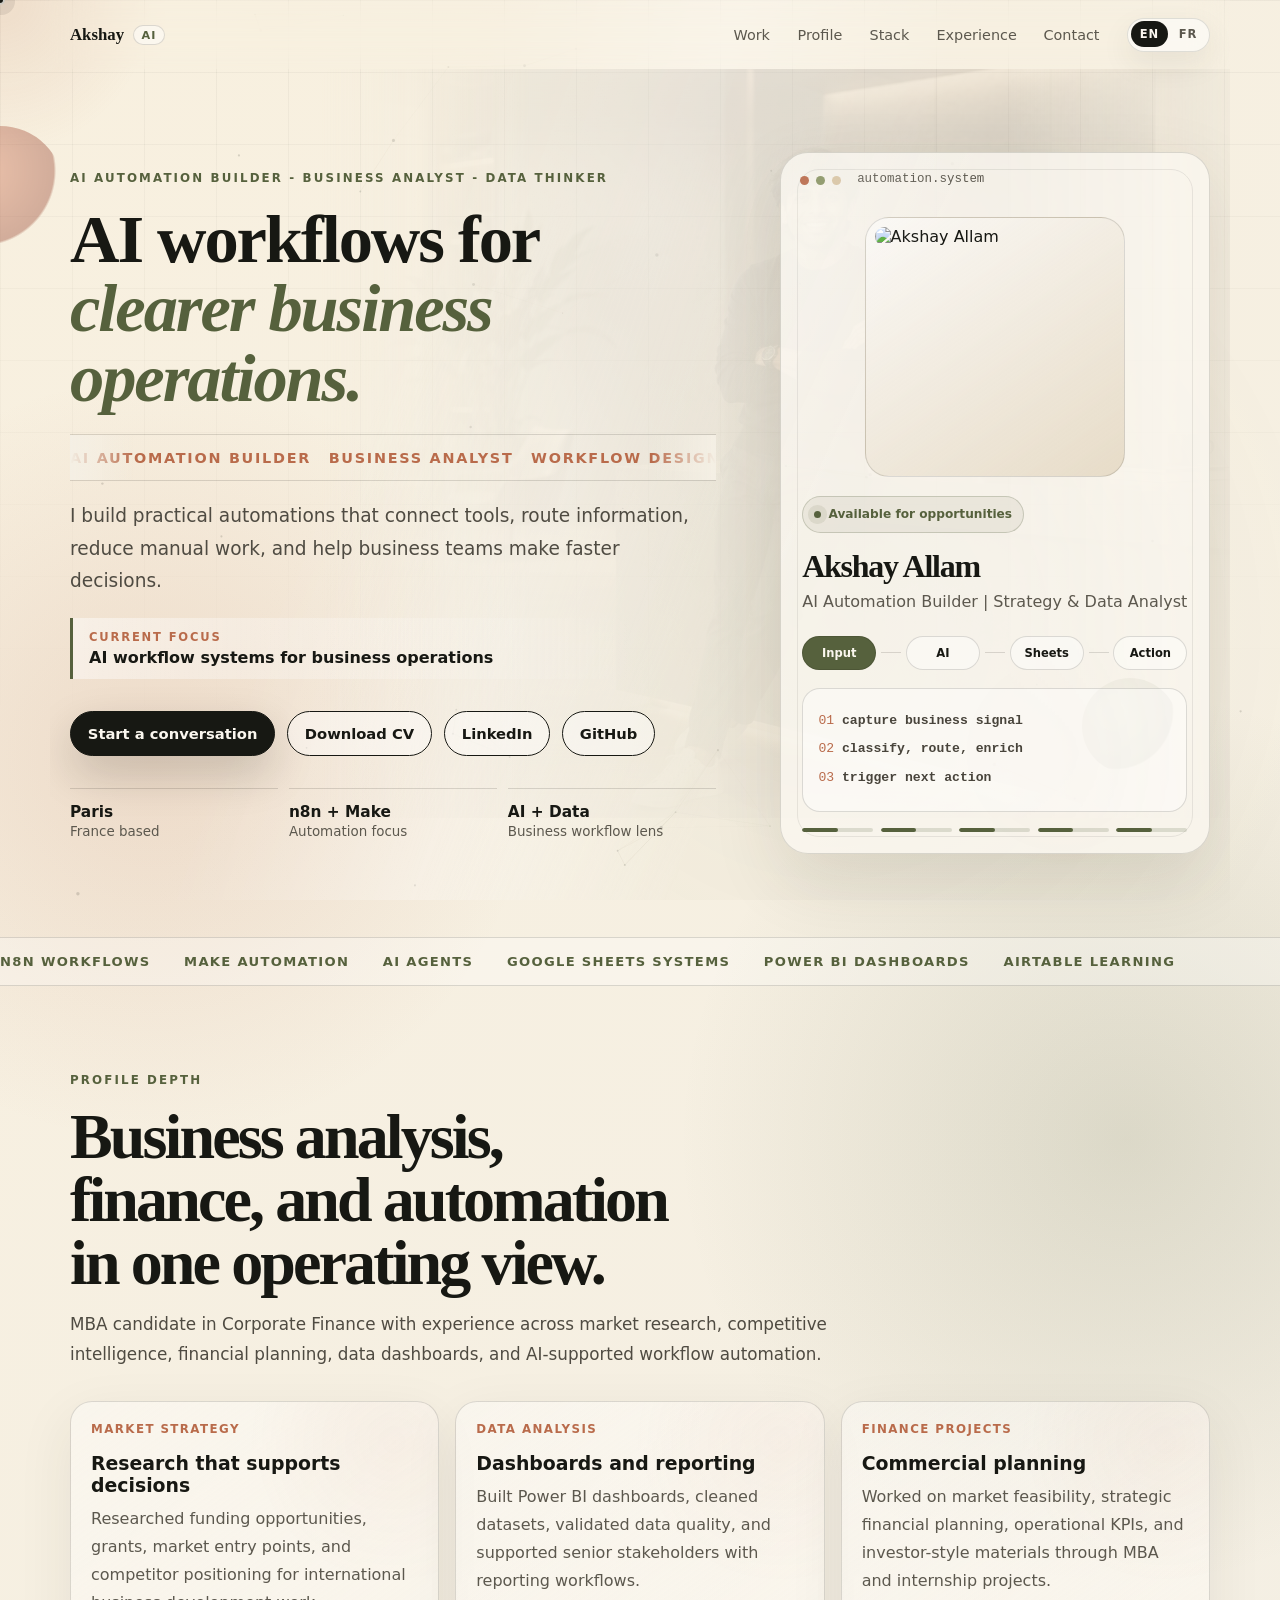
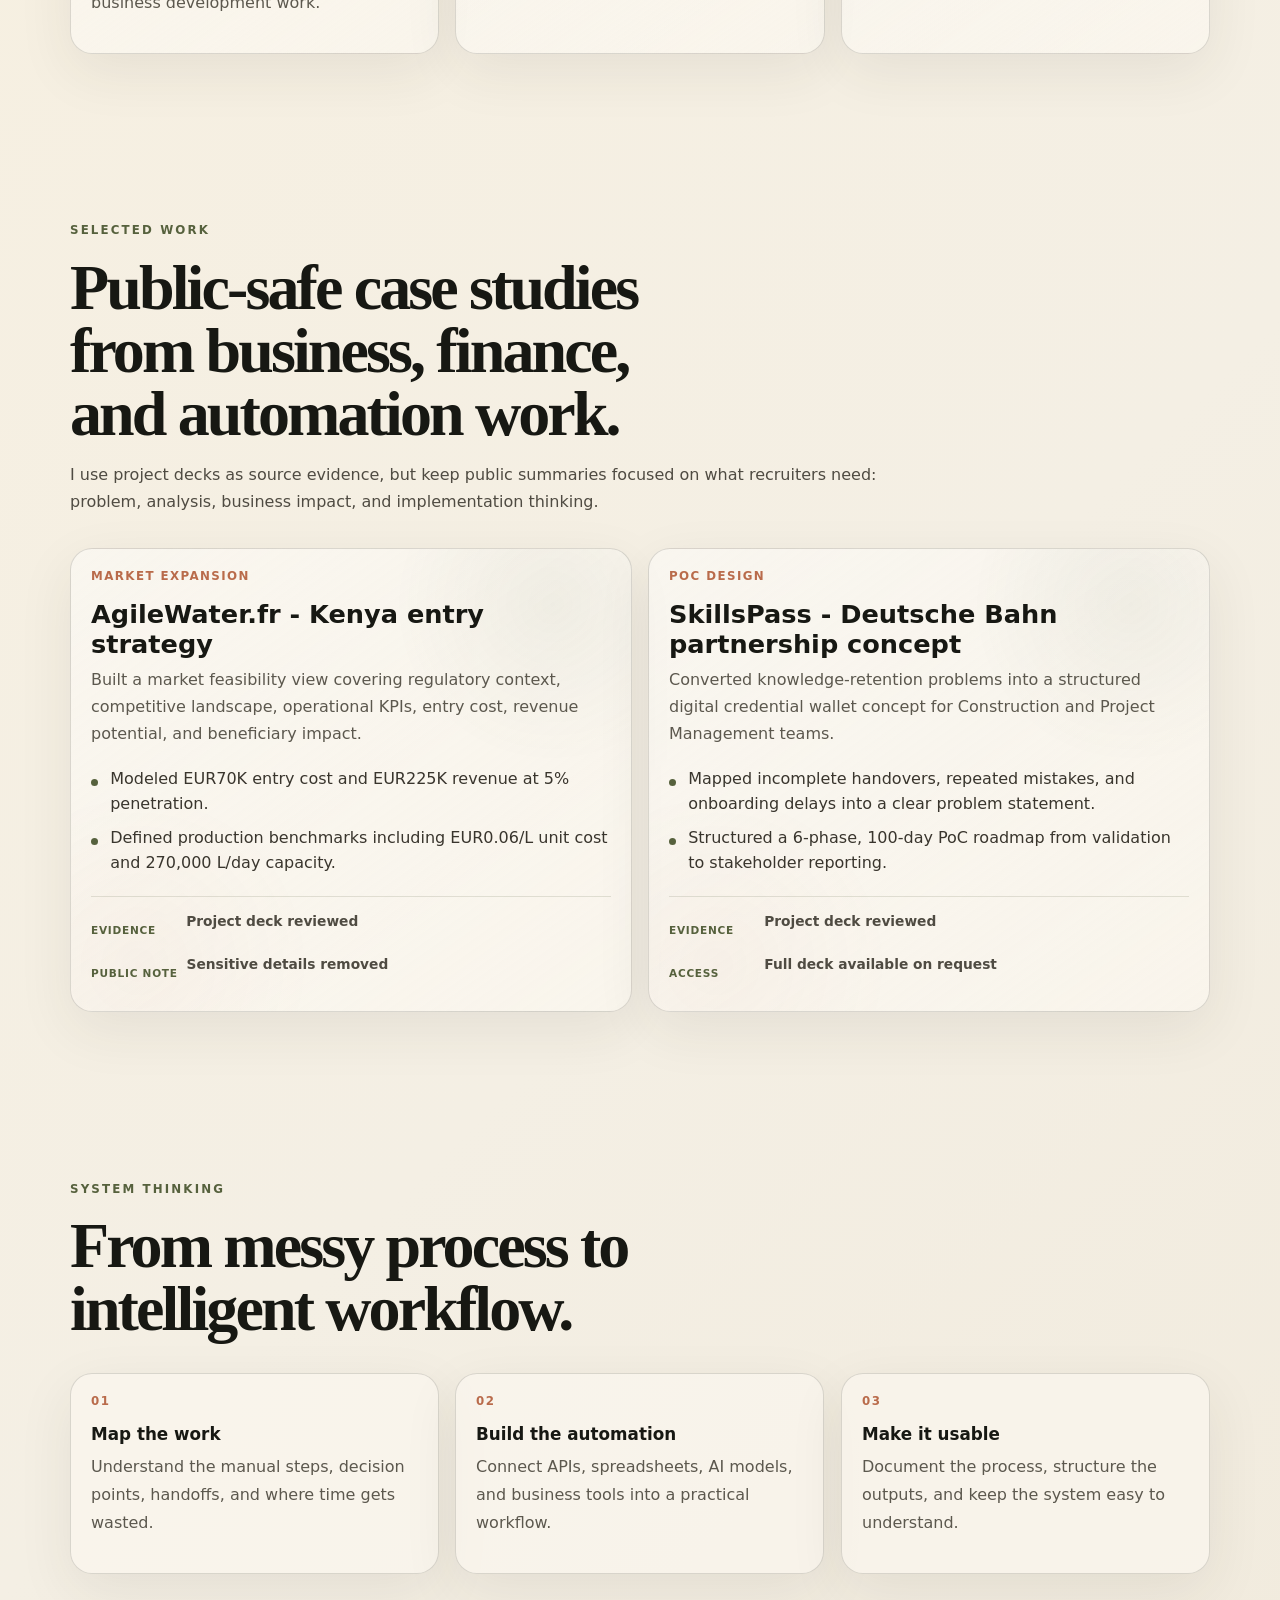
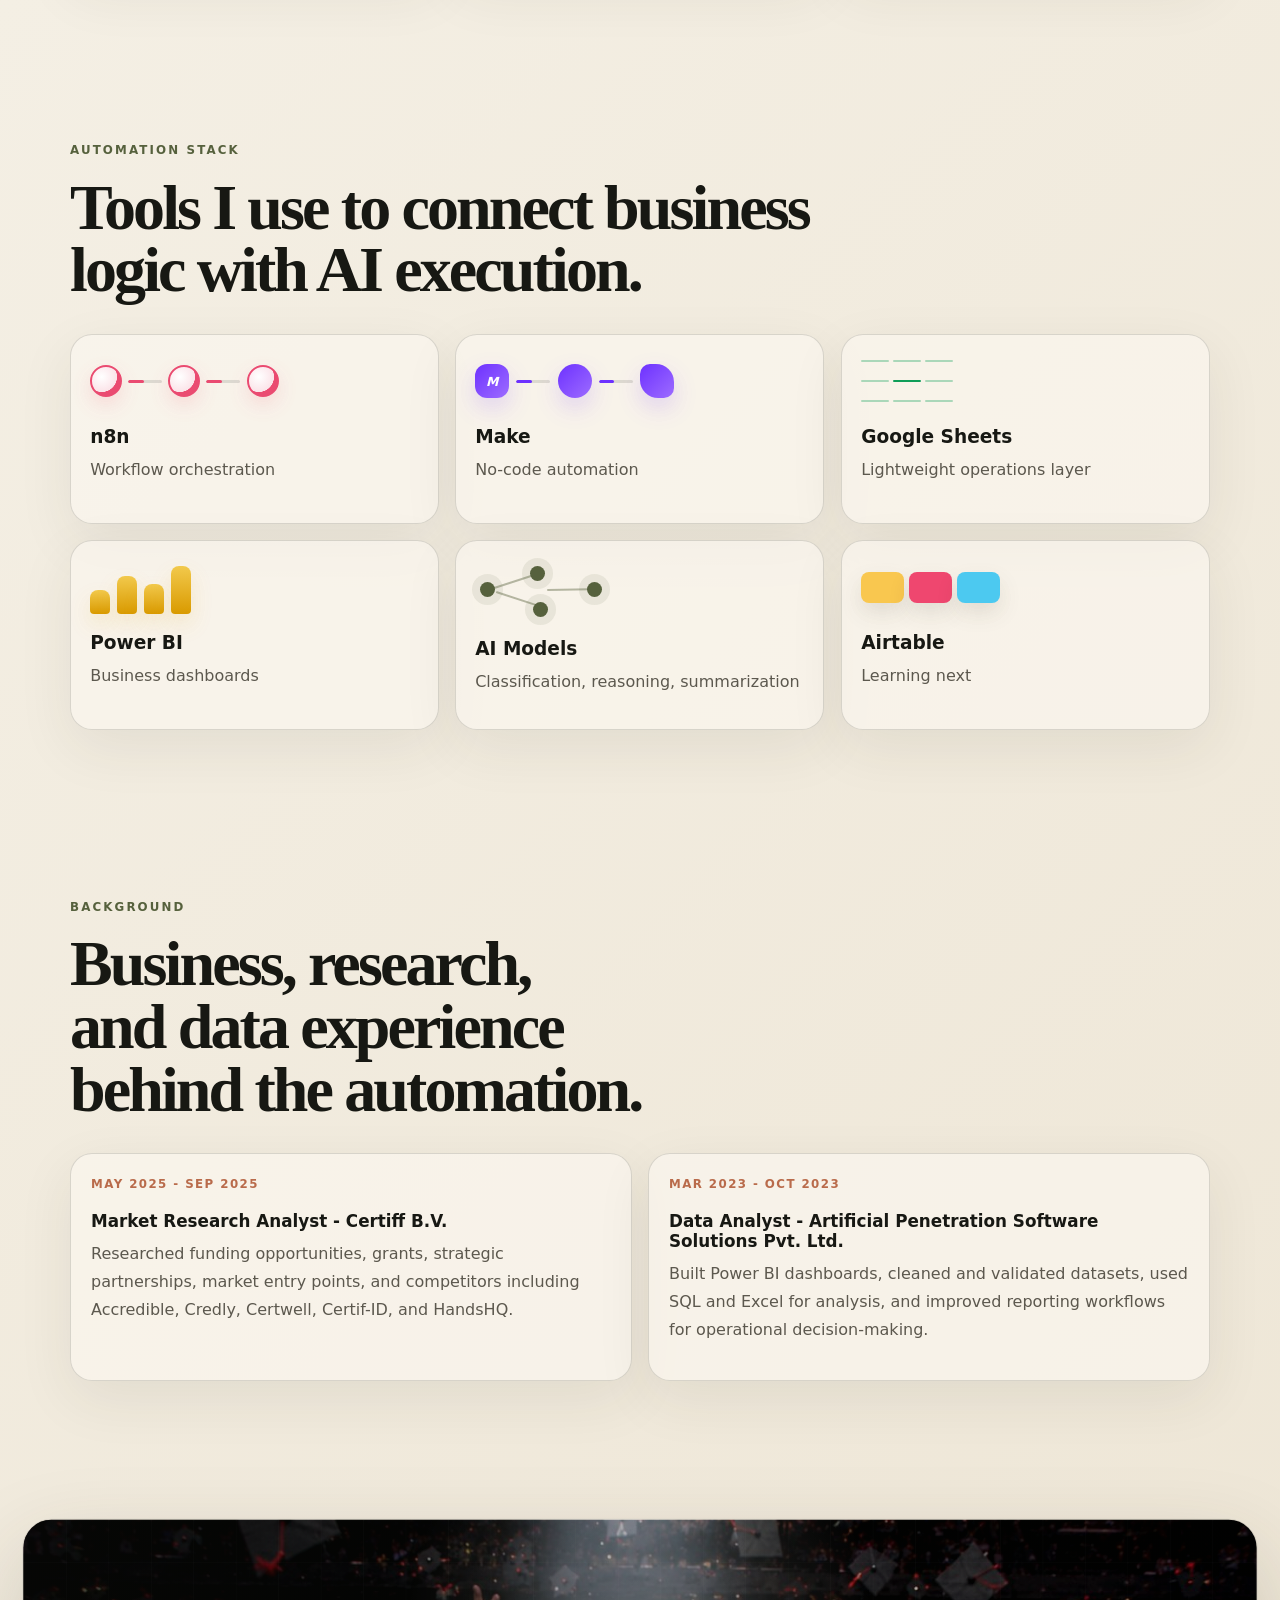
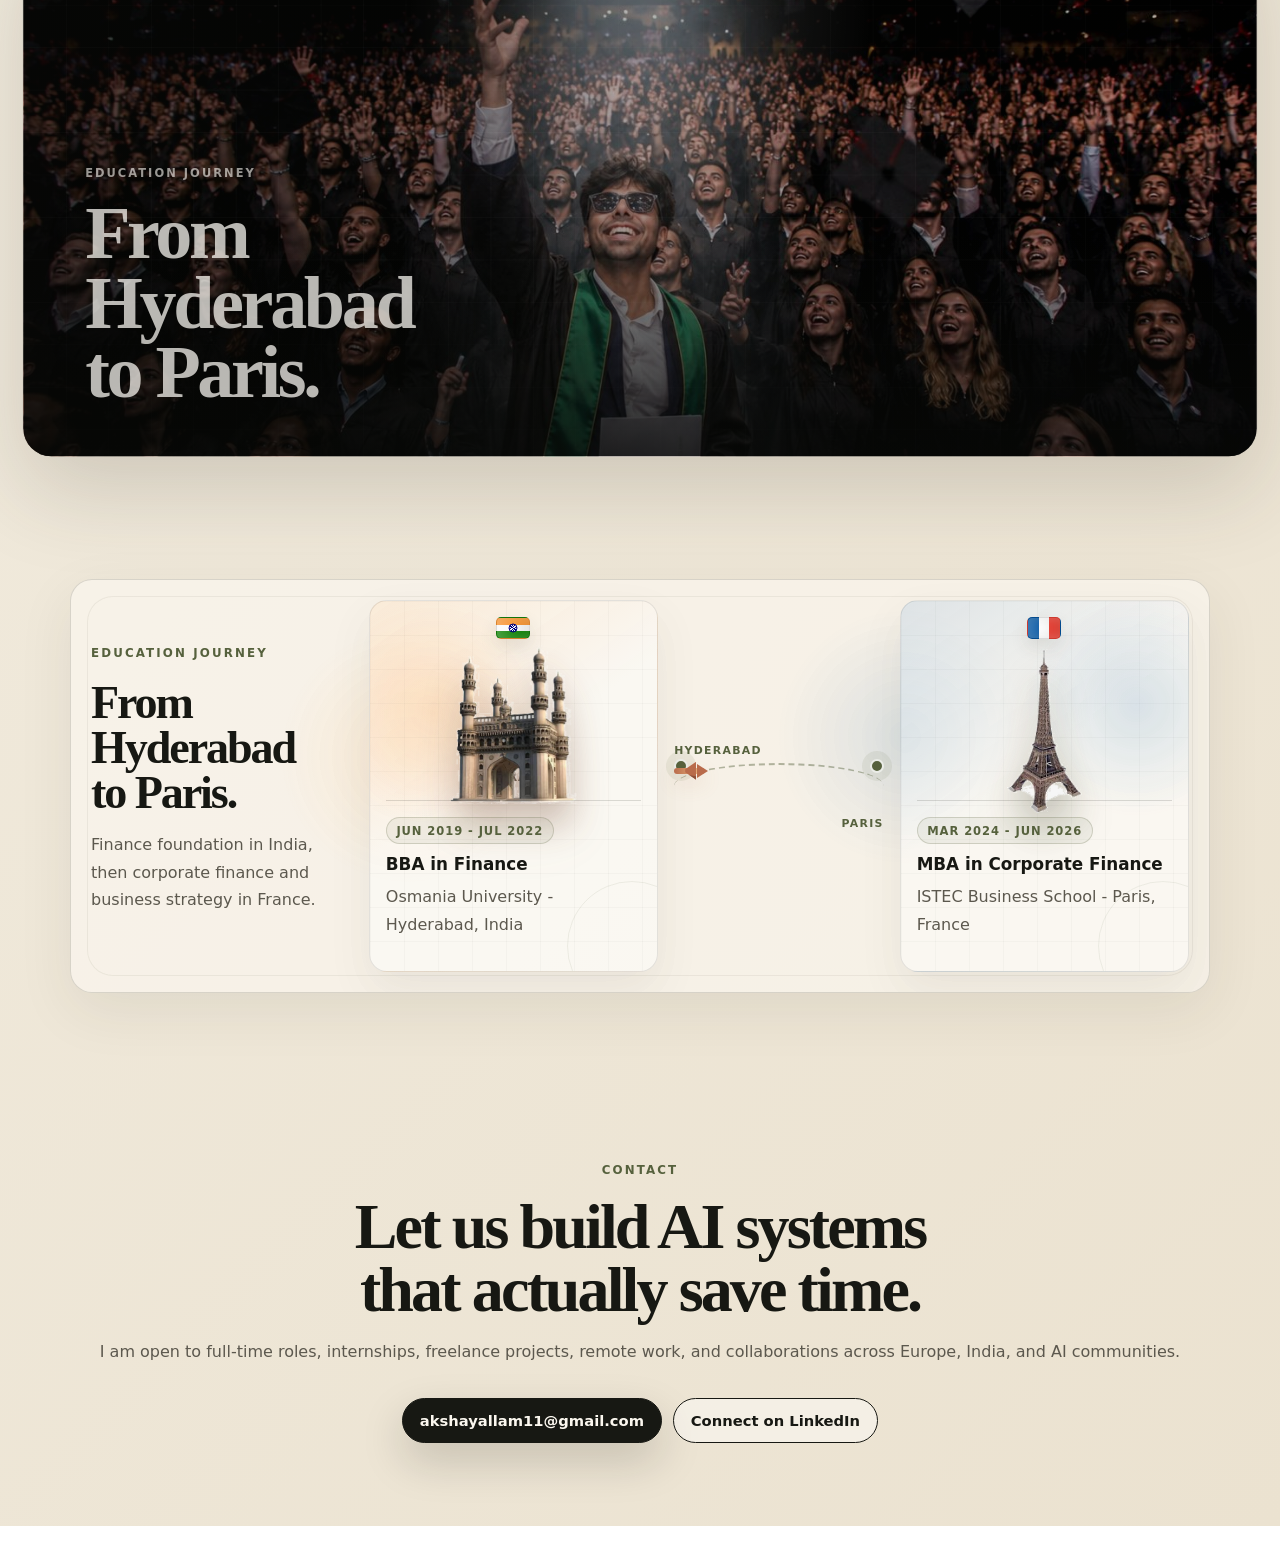
==== index.html @ 4ad29729 "Clarify selected work evidence notes" ====
<!doctype html>
<html lang="en" data-lang="en">
  <head>
    <meta charset="utf-8" />
    <meta name="viewport" content="width=device-width, initial-scale=1" />
    <title>Akshay Allam | AI Automation Portfolio</title>
    <meta
      name="description"
      content="Cinematic AI automation portfolio for Akshay Allam, an AI Automation Builder and Strategy & Data Analyst based in Paris, France."
    />
    <link rel="preconnect" href="https://github.com" />
    <link
      rel="icon"
      href="data:image/svg+xml,%3Csvg xmlns='http://www.w3.org/2000/svg' viewBox='0 0 64 64'%3E%3Crect width='64' height='64' rx='16' fill='%2303050a'/%3E%3Cpath d='M14 40 28 14h8l14 26h-8l-3-6H25l-3 6h-8Zm14-12h8l-4-8-4 8Z' fill='%2355e7ff'/%3E%3Ccircle cx='48' cy='16' r='5' fill='%2348ff9b'/%3E%3C/svg%3E"
    />
    <link rel="stylesheet" href="styles.css" />
  </head>
  <body>
    <div class="scroll-progress" aria-hidden="true"></div>
    <div class="loader" aria-hidden="true">
      <div class="loader-top">
        <span>AA</span>
        <span>AI Automation Portfolio</span>
      </div>
      <div class="loader-stage">
        <div class="loader-photo" aria-hidden="true"></div>
        <div class="loader-copy">
          <p>Welcome to my portfolio</p>
          <div class="intro-name" aria-label="Akshay Allam">
            <span class="intro-word">
              <b class="from-right">A</b>
              <b class="from-left">k</b>
              <b class="from-right">s</b>
              <b class="from-left">h</b>
              <b class="from-right">a</b>
              <b class="from-left">y</b>
            </span>
            <span class="intro-word">
              <b class="from-right">A</b>
              <b class="from-left">l</b>
              <b class="from-right">l</b>
              <b class="from-left">a</b>
              <b class="from-right">m</b>
            </span>
          </div>
        </div>
      </div>
      <p class="loader-count">Loading</p>
    </div>
    <canvas id="neural-canvas" aria-hidden="true"></canvas>
    <div class="cursor-glow" aria-hidden="true"></div>
    <div class="cursor-dot" aria-hidden="true"></div>
    <div class="motion-orbs" aria-hidden="true">
      <span></span>
      <span></span>
      <span></span>
    </div>

    <header class="site-header">
      <a class="brand" href="#top">Akshay<span>AI</span></a>
      <nav aria-label="Main navigation">
        <a href="#work" data-i18n="nav.work">Work</a>
        <a href="#profile" data-i18n="nav.profile">Profile</a>
        <a href="#stack" data-i18n="nav.stack">Stack</a>
        <a href="#experience" data-i18n="nav.experience">Experience</a>
        <a href="#contact" data-i18n="nav.contact">Contact</a>
      </nav>
      <div class="language-switch" aria-label="Language switch">
        <button class="active" type="button" data-lang-switch="en">EN</button>
        <button type="button" data-lang-switch="fr">FR</button>
      </div>
    </header>

    <main id="top">
      <section class="hero section">
        <div class="hero-copy reveal">
          <p class="eyebrow" data-i18n="hero.eyebrow">AI Automation Builder - Business Analyst - Data Thinker</p>
          <h1 data-i18n-html="hero.title">AI workflows for <em>clearer business operations.</em></h1>
          <div class="role-reel" aria-label="Professional focus">
            <div>
              <span>AI Automation Builder</span>
              <span>Business Analyst</span>
              <span>Workflow Designer</span>
              <span>Data Thinker</span>
              <span>AI Automation Builder</span>
              <span>Business Analyst</span>
            </div>
          </div>
          <p class="hero-text" data-i18n="hero.text">
            I build practical automations that connect tools, route information, reduce manual work,
            and help business teams make faster decisions.
          </p>
          <div class="signal-panel" aria-label="Current focus">
            <span data-i18n="hero.focusLabel">Current focus</span>
            <strong data-i18n="hero.focus">AI workflow systems for business operations</strong>
          </div>
          <div class="hero-actions">
            <a class="button primary" href="mailto:akshayallam11@gmail.com" data-i18n="hero.cta">Start a conversation</a>
            <a class="button secondary" href="assets/akshay-allam-cv.pdf" target="_blank" rel="noopener" data-i18n="hero.cv">Download CV</a>
            <a class="button secondary" href="https://www.linkedin.com/in/akshay-allam">LinkedIn</a>
            <a class="button secondary" href="https://github.com/Akshay-ALLAM">GitHub</a>
          </div>
          <div class="metrics" aria-label="Profile highlights">
            <div><strong>Paris</strong><span data-i18n="hero.metric1">France based</span></div>
            <div><strong>n8n + Make</strong><span data-i18n="hero.metric2">Automation focus</span></div>
            <div><strong>AI + Data</strong><span data-i18n="hero.metric3">Business workflow lens</span></div>
          </div>
        </div>

        <aside class="ai-console reveal" aria-label="AI automation command center">
          <div class="console-top">
            <span></span>
            <span></span>
            <span></span>
            <p>automation.system</p>
          </div>
          <div class="console-body">
            <div class="avatar-ring">
              <img src="https://github.com/Akshay-ALLAM.png" alt="Akshay Allam" />
            </div>
            <div class="scan-line"></div>
            <div class="console-text">
              <p class="status"><span></span> <b data-i18n="console.status">Available for opportunities</b></p>
              <h2>Akshay Allam</h2>
              <p data-i18n="console.role">AI Automation Builder | Strategy & Data Analyst</p>
            </div>
            <div class="workflow-map" aria-hidden="true">
              <div class="node active">Input</div>
              <div class="link"></div>
              <div class="node">AI</div>
              <div class="link"></div>
              <div class="node">Sheets</div>
              <div class="link"></div>
              <div class="node">Action</div>
            </div>
            <div class="terminal">
              <p><span>01</span> <b data-i18n="console.step1">capture business signal</b></p>
              <p><span>02</span> <b data-i18n="console.step2">classify, route, enrich</b></p>
              <p><span>03</span> <b data-i18n="console.step3">trigger next action</b></p>
            </div>
            <div class="console-meter" aria-hidden="true">
              <i></i><i></i><i></i><i></i><i></i>
            </div>
          </div>
        </aside>
      </section>

      <section class="marquee" aria-label="Automation areas">
        <div>
          <span>n8n workflows</span>
          <span>Make automation</span>
          <span>AI agents</span>
          <span>Google Sheets systems</span>
          <span>Power BI dashboards</span>
          <span>Airtable learning</span>
        </div>
      </section>

      <section id="profile" class="section profile-section">
        <div class="section-heading reveal">
          <p class="eyebrow" data-i18n="profile.eyebrow">Profile depth</p>
          <h2 data-i18n="profile.title">Business analysis, finance, and automation in one operating view.</h2>
          <p data-i18n="profile.intro">
            MBA candidate in Corporate Finance with experience across market research, competitive intelligence,
            financial planning, data dashboards, and AI-supported workflow automation.
          </p>
        </div>
        <div class="profile-grid">
          <article class="profile-card reveal">
            <span data-i18n="profile.card1Label">Market strategy</span>
            <h3 data-i18n="profile.card1Title">Research that supports decisions</h3>
            <p data-i18n="profile.card1Text">
              Researched funding opportunities, grants, market entry points, and competitor positioning for
              international business development work.
            </p>
          </article>
          <article class="profile-card reveal">
            <span data-i18n="profile.card2Label">Data analysis</span>
            <h3 data-i18n="profile.card2Title">Dashboards and reporting</h3>
            <p data-i18n="profile.card2Text">
              Built Power BI dashboards, cleaned datasets, validated data quality, and supported senior
              stakeholders with reporting workflows.
            </p>
          </article>
          <article class="profile-card reveal">
            <span data-i18n="profile.card3Label">Finance projects</span>
            <h3 data-i18n="profile.card3Title">Commercial planning</h3>
            <p data-i18n="profile.card3Text">
              Worked on market feasibility, strategic financial planning, operational KPIs, and investor-style
              materials through MBA and internship projects.
            </p>
          </article>
        </div>
      </section>

      <section id="work" class="section casework-section">
        <div class="section-heading reveal">
          <p class="eyebrow" data-i18n="casework.eyebrow">Selected work</p>
          <h2 data-i18n="casework.title">Public-safe case studies from business, finance, and automation work.</h2>
          <p data-i18n="casework.text">
            I use project decks as source evidence, but keep public summaries focused on what recruiters need:
            problem, analysis, business impact, and implementation thinking.
          </p>
        </div>
        <div class="casework-grid">
          <article class="casework-card reveal">
            <span data-i18n="casework.card1Label">Market expansion</span>
            <h3 data-i18n="casework.card1Title">AgileWater.fr - Kenya entry strategy</h3>
            <p data-i18n="casework.card1Text">
              Built a market feasibility view covering regulatory context, competitive landscape, operational KPIs,
              entry cost, revenue potential, and beneficiary impact.
            </p>
            <ul>
              <li data-i18n="casework.card1Point1">Modeled EUR70K entry cost and EUR225K revenue at 5% penetration.</li>
              <li data-i18n="casework.card1Point2">Defined production benchmarks including EUR0.06/L unit cost and 270,000 L/day capacity.</li>
            </ul>
            <div class="casework-meta">
              <p><strong data-i18n="casework.metaDeckLabel">Evidence</strong><span data-i18n="casework.metaDeck">Project deck reviewed</span></p>
              <p><strong data-i18n="casework.metaSafeLabel">Public note</strong><span data-i18n="casework.metaSafe">Sensitive details removed</span></p>
            </div>
          </article>
          <article class="casework-card reveal">
            <span data-i18n="casework.card2Label">PoC design</span>
            <h3 data-i18n="casework.card2Title">SkillsPass - Deutsche Bahn partnership concept</h3>
            <p data-i18n="casework.card2Text">
              Converted knowledge-retention problems into a structured digital credential wallet concept for
              Construction and Project Management teams.
            </p>
            <ul>
              <li data-i18n="casework.card2Point1">Mapped incomplete handovers, repeated mistakes, and onboarding delays into a clear problem statement.</li>
              <li data-i18n="casework.card2Point2">Structured a 6-phase, 100-day PoC roadmap from validation to stakeholder reporting.</li>
            </ul>
            <div class="casework-meta">
              <p><strong data-i18n="casework.metaDeckLabel">Evidence</strong><span data-i18n="casework.metaDeck">Project deck reviewed</span></p>
              <p><strong data-i18n="casework.metaPrivateLabel">Access</strong><span data-i18n="casework.metaPrivate">Full deck available on request</span></p>
            </div>
          </article>
        </div>
      </section>

      <section id="system" class="section system-section">
        <div class="section-heading reveal">
          <p class="eyebrow" data-i18n="system.eyebrow">System thinking</p>
          <h2 data-i18n="system.title">From messy process to intelligent workflow.</h2>
        </div>
        <div class="system-grid">
          <article class="system-card reveal">
            <span>01</span>
            <h3 data-i18n="system.card1Title">Map the work</h3>
            <p data-i18n="system.card1Text">Understand the manual steps, decision points, handoffs, and where time gets wasted.</p>
          </article>
          <article class="system-card reveal">
            <span>02</span>
            <h3 data-i18n="system.card2Title">Build the automation</h3>
            <p data-i18n="system.card2Text">Connect APIs, spreadsheets, AI models, and business tools into a practical workflow.</p>
          </article>
          <article class="system-card reveal">
            <span>03</span>
            <h3 data-i18n="system.card3Title">Make it usable</h3>
            <p data-i18n="system.card3Text">Document the process, structure the outputs, and keep the system easy to understand.</p>
          </article>
        </div>
      </section>

      <section id="stack" class="section stack-section">
        <div class="section-heading reveal">
          <p class="eyebrow" data-i18n="stack.eyebrow">Automation stack</p>
          <h2 data-i18n="stack.title">Tools I use to connect business logic with AI execution.</h2>
        </div>
        <div class="stack-board reveal">
          <div class="stack-item stack-n8n">
            <div class="tool-visual n8n-flow" aria-hidden="true">
              <i></i><b></b><i></i><b></b><i></i>
            </div>
            <strong>n8n</strong>
            <span data-i18n="stack.n8n">Workflow orchestration</span>
          </div>
          <div class="stack-item stack-make">
            <div class="tool-visual make-flow" aria-hidden="true">
              <i>M</i><b></b><i></i><b></b><i></i>
            </div>
            <strong>Make</strong>
            <span data-i18n="stack.make">No-code automation</span>
          </div>
          <div class="stack-item stack-sheets">
            <div class="tool-visual sheets-grid" aria-hidden="true">
              <i></i><i></i><i></i><i></i><i></i><i></i><i></i><i></i><i></i>
            </div>
            <strong>Google Sheets</strong>
            <span data-i18n="stack.sheets">Lightweight operations layer</span>
          </div>
          <div class="stack-item stack-powerbi">
            <div class="tool-visual bi-bars" aria-hidden="true">
              <i></i><i></i><i></i><i></i>
            </div>
            <strong>Power BI</strong>
            <span data-i18n="stack.powerbi">Business dashboards</span>
          </div>
          <div class="stack-item stack-ai">
            <div class="tool-visual ai-web" aria-hidden="true">
              <i></i><b></b><i></i><b></b><i></i><b></b><i></i>
            </div>
            <strong>AI Models</strong>
            <span data-i18n="stack.ai">Classification, reasoning, summarization</span>
          </div>
          <div class="stack-item stack-airtable">
            <div class="tool-visual airtable-blocks" aria-hidden="true">
              <i></i><i></i><i></i>
            </div>
            <strong>Airtable</strong>
            <span data-i18n="stack.airtable">Learning next</span>
          </div>
        </div>
      </section>

      <section id="experience" class="section experience-section">
        <div class="section-heading reveal">
          <p class="eyebrow" data-i18n="experience.eyebrow">Background</p>
          <h2 data-i18n="experience.title">Business, research, and data experience behind the automation.</h2>
        </div>
        <div class="timeline">
          <article class="reveal">
            <p class="date">May 2025 - Sep 2025</p>
            <h3 data-i18n="experience.certiffTitle">Market Research Analyst - Certiff B.V.</h3>
            <p data-i18n="experience.certiffText">
              Researched funding opportunities, grants, strategic partnerships, market entry points,
              and competitors including Accredible, Credly, Certwell, Certif-ID, and HandsHQ.
            </p>
          </article>
          <article class="reveal">
            <p class="date">Mar 2023 - Oct 2023</p>
            <h3 data-i18n="experience.dataTitle">Data Analyst - Artificial Penetration Software Solutions Pvt. Ltd.</h3>
            <p data-i18n="experience.dataText">
              Built Power BI dashboards, cleaned and validated datasets, used SQL and Excel for analysis,
              and improved reporting workflows for operational decision-making.
            </p>
          </article>
        </div>
      </section>

      <section class="education-moment reveal" aria-label="Education transition">
        <div class="education-moment-card">
          <img src="assets/education-graduation-moment.jpg" alt="Graduation celebration atmosphere" loading="lazy" />
          <div class="education-moment-shade"></div>
          <div class="education-moment-copy">
            <p class="eyebrow" data-i18n="education.eyebrow">Education journey</p>
            <h2 data-i18n="education.title">From Hyderabad to Paris.</h2>
          </div>
        </div>
      </section>

      <section class="section education-section">
        <div class="education-card reveal">
          <div class="education-heading">
            <p class="eyebrow" data-i18n="education.eyebrow">Education journey</p>
            <h2 data-i18n="education.title">From Hyderabad to Paris.</h2>
            <p data-i18n="education.text">
              Finance foundation in India, then corporate finance and business strategy in France.
            </p>
          </div>
          <div class="edu-stop india">
            <div class="edu-place" aria-hidden="true">
              <span class="flag">IN</span>
              <div class="charminar">
                <img src="assets/charminar-3d.png" alt="" loading="lazy" />
              </div>
              <small data-i18n="education.hyderabad">Hyderabad</small>
            </div>
            <div class="edu-detail">
              <span>Jun 2019 - Jul 2022</span>
              <h3 data-i18n="education.bba">BBA in Finance</h3>
              <p data-i18n="education.bbaSchool">Osmania University - Hyderabad, India</p>
            </div>
          </div>
          <div class="flight-path" aria-hidden="true">
            <strong>Hyderabad</strong>
            <span></span>
            <i><b></b></i>
            <em>Paris</em>
          </div>
          <div class="edu-stop france">
            <div class="edu-place" aria-hidden="true">
              <span class="flag">FR</span>
              <div class="eiffel">
                <img src="assets/eiffel-3d.png" alt="" loading="lazy" />
              </div>
              <small data-i18n="education.paris">Paris</small>
            </div>
            <div class="edu-detail">
              <span>Mar 2024 - Jun 2026</span>
              <h3 data-i18n="education.mba">MBA in Corporate Finance</h3>
              <p data-i18n="education.mbaSchool">ISTEC Business School - Paris, France</p>
            </div>
          </div>
        </div>
      </section>

      <section id="contact" class="section contact reveal">
        <p class="eyebrow" data-i18n="contact.eyebrow">Contact</p>
        <h2 data-i18n="contact.title">Let us build AI systems that actually save time.</h2>
        <p data-i18n="contact.text">
          I am open to full-time roles, internships, freelance projects, remote work, and collaborations
          across Europe, India, and AI communities.
        </p>
        <div class="hero-actions">
          <a class="button primary" href="mailto:akshayallam11@gmail.com">akshayallam11@gmail.com</a>
          <a class="button secondary" href="https://www.linkedin.com/in/akshay-allam" data-i18n="contact.linkedin">Connect on LinkedIn</a>
        </div>
      </section>
    </main>
    <script src="script.js"></script>
  </body>
</html>
---- styles.css ----
:root {
  --paper: #f4efe4;
  --paper-soft: #fbf7ef;
  --ink: #171813;
  --muted: #5c584e;
  --line: rgba(23, 24, 19, 0.14);
  --olive: #56613d;
  --moss: #8a9464;
  --clay: #b96b4b;
  --sand: #e7dcc8;
  --card: rgba(251, 247, 239, 0.82);
  --shadow: 0 24px 70px rgba(54, 48, 37, 0.12);
  color-scheme: light;
  font-family: Inter, ui-sans-serif, system-ui, -apple-system, BlinkMacSystemFont, "Segoe UI", sans-serif;
}

* {
  box-sizing: border-box;
}

html {
  scroll-behavior: smooth;
}

body {
  margin: 0;
  min-height: 100vh;
  overflow-x: hidden;
  color: var(--ink);
  background:
    radial-gradient(circle at 12% 12%, rgba(185, 107, 75, 0.16), transparent 24rem),
    radial-gradient(circle at 88% 18%, rgba(86, 97, 61, 0.16), transparent 28rem),
    linear-gradient(135deg, #f8f0df 0%, #f4efe4 42%, #ebe2d0 100%);
}

body.loading {
  overflow: hidden;
}

.scroll-progress {
  position: fixed;
  top: 0;
  left: 0;
  z-index: 90;
  width: 0%;
  height: 3px;
  background: linear-gradient(90deg, var(--clay), var(--olive), var(--moss));
  box-shadow: 0 0 22px rgba(86, 97, 61, 0.18);
}

body::before {
  position: fixed;
  inset: 0;
  z-index: -3;
  pointer-events: none;
  content: "";
  background-image:
    linear-gradient(rgba(23, 24, 19, 0.045) 1px, transparent 1px),
    linear-gradient(90deg, rgba(23, 24, 19, 0.045) 1px, transparent 1px);
  background-size: 72px 72px;
  mask-image: linear-gradient(to bottom, black, transparent 82%);
}

body::after {
  position: fixed;
  inset: 0;
  z-index: -2;
  pointer-events: none;
  content: "";
  opacity: 0.38;
  background:
    linear-gradient(110deg, transparent 0 30%, rgba(255, 255, 255, 0.72) 46%, transparent 62%),
    radial-gradient(circle at 65% 70%, rgba(138, 148, 100, 0.18), transparent 32rem);
  animation: softSweep 12s ease-in-out infinite;
}

#neural-canvas {
  position: fixed;
  inset: 0;
  z-index: -4;
  width: 100%;
  height: 100%;
  opacity: 0.4;
}

.cursor-glow {
  position: fixed;
  z-index: -1;
  width: 340px;
  height: 340px;
  border-radius: 50%;
  pointer-events: none;
  background: radial-gradient(circle, rgba(185, 107, 75, 0.14), transparent 64%);
  transform: translate(-50%, -50%);
}

.cursor-dot {
  position: fixed;
  z-index: 60;
  width: 10px;
  height: 10px;
  border: 2px solid rgba(251, 247, 239, 0.8);
  border-radius: 50%;
  pointer-events: none;
  background: var(--ink);
  box-shadow: 0 0 0 10px rgba(23, 24, 19, 0.08);
  transform: translate(-50%, -50%);
  transition: width 180ms ease, height 180ms ease, background 180ms ease;
}

.cursor-dot.active {
  width: 30px;
  height: 30px;
  background: rgba(86, 97, 61, 0.78);
}

.loader {
  position: fixed;
  inset: 0;
  z-index: 100;
  display: grid;
  grid-template-rows: auto 1fr auto;
  gap: 1.6rem;
  padding: 2.2rem;
  color: var(--paper-soft);
  background:
    radial-gradient(circle at 18% 18%, rgba(185, 107, 75, 0.42), transparent 18rem),
    radial-gradient(circle at 80% 72%, rgba(86, 97, 61, 0.34), transparent 24rem),
    #050505;
  transition: opacity 900ms ease, visibility 900ms ease, transform 900ms ease;
}

.loader.done {
  visibility: hidden;
  opacity: 0;
  transform: translateY(-3%);
}

.loader-top {
  display: flex;
  justify-content: space-between;
  gap: 1rem;
  font-size: 0.86rem;
  font-weight: 900;
  letter-spacing: 0.12em;
  text-transform: uppercase;
}

.loader-stage {
  position: relative;
  align-self: center;
  display: grid;
  min-height: min(72vh, 650px);
  overflow: hidden;
  border: 1px solid rgba(251, 247, 239, 0.12);
  border-radius: 32px;
  isolation: isolate;
  background:
    linear-gradient(90deg, rgba(5, 5, 5, 0.94), rgba(5, 5, 5, 0.58) 48%, rgba(5, 5, 5, 0.84)),
    rgba(5, 5, 5, 0.92);
  box-shadow: 0 34px 110px rgba(0, 0, 0, 0.42);
}

.loader-stage::before {
  position: absolute;
  inset: 0;
  z-index: 1;
  background:
    linear-gradient(rgba(251, 247, 239, 0.055) 1px, transparent 1px),
    linear-gradient(90deg, rgba(251, 247, 239, 0.055) 1px, transparent 1px);
  background-size: 58px 58px;
  content: "";
  opacity: 0.28;
  pointer-events: none;
}

.loader-photo {
  position: absolute;
  inset: 0;
  z-index: 0;
  background:
    linear-gradient(90deg, rgba(5, 5, 5, 0.9), rgba(5, 5, 5, 0.24) 42%, rgba(5, 5, 5, 0.7)),
    url("assets/akshay-studio-hero.jpg") center right / contain no-repeat;
  filter: saturate(0.94) contrast(1);
  opacity: 0;
  transform: scale(1.02);
  animation: loaderPhotoReveal 3.6s ease forwards;
}

.loader-copy {
  position: relative;
  z-index: 2;
  display: grid;
  align-content: center;
  justify-items: start;
  gap: 1.35rem;
  max-width: 1040px;
  padding: clamp(2rem, 5vw, 5rem);
}

.loader-copy p {
  margin: 0;
  color: rgba(251, 247, 239, 0.76);
  font-size: clamp(0.78rem, 1.4vw, 1rem);
  font-weight: 900;
  letter-spacing: 0.16em;
  text-transform: uppercase;
  opacity: 0;
  transform: translateY(12px);
  animation: welcomeRise 900ms ease 450ms forwards;
}

.intro-name {
  display: grid;
  gap: 0.1em;
  max-width: 100%;
  overflow: hidden;
  font-family: Georgia, "Times New Roman", serif;
  font-size: clamp(3.2rem, 7.8vw, 7.4rem);
  font-weight: 700;
  line-height: 0.78;
  letter-spacing: -0.045em;
}

.intro-word {
  display: flex;
  gap: 0.01em;
  white-space: nowrap;
}

.intro-word:nth-child(2) {
  margin-left: clamp(4.4rem, 10vw, 10.5rem);
}

.intro-name b {
  display: inline-block;
  color: var(--paper-soft);
  font-weight: 700;
  opacity: 0;
  filter: blur(10px);
  text-shadow: 0 20px 60px rgba(0, 0, 0, 0.44);
  animation: nameLetterIn 760ms cubic-bezier(0.2, 0.8, 0.2, 1) forwards;
}

.intro-name .from-right {
  transform: translateX(3.8rem) rotate(4deg);
}

.intro-name .from-left {
  transform: translateX(-3.8rem) rotate(-4deg);
}

.intro-name i {
  flex: 0 0 0.22em;
}

.intro-name b:nth-of-type(1) { animation-delay: 0.9s; }
.intro-name b:nth-of-type(2) { animation-delay: 1s; }
.intro-name b:nth-of-type(3) { animation-delay: 1.1s; }
.intro-name b:nth-of-type(4) { animation-delay: 1.2s; }
.intro-name b:nth-of-type(5) { animation-delay: 1.3s; }
.intro-name b:nth-of-type(6) { animation-delay: 1.4s; }
.intro-word:nth-child(2) b:nth-of-type(1) { animation-delay: 1.55s; }
.intro-word:nth-child(2) b:nth-of-type(2) { animation-delay: 1.65s; }
.intro-word:nth-child(2) b:nth-of-type(3) { animation-delay: 1.75s; }
.intro-word:nth-child(2) b:nth-of-type(4) { animation-delay: 1.85s; }
.intro-word:nth-child(2) b:nth-of-type(5) { animation-delay: 1.95s; }

.loader-count {
  justify-self: end;
  margin: 0;
  color: rgba(251, 247, 239, 0.68);
  font-size: 0.76rem;
  font-weight: 900;
  letter-spacing: 0.18em;
  text-transform: uppercase;
  animation: loadingPulse 1.2s ease-in-out infinite;
}

.motion-orbs {
  position: fixed;
  inset: 0;
  z-index: -1;
  pointer-events: none;
  overflow: hidden;
}

.motion-orbs span {
  position: absolute;
  display: block;
  border-radius: 50%;
  filter: blur(0.2px);
  mix-blend-mode: multiply;
  opacity: 0.42;
}

.motion-orbs span:nth-child(1) {
  top: 14%;
  left: -4rem;
  width: 8rem;
  height: 8rem;
  background: radial-gradient(circle at 35% 35%, #d98060, #9d4f3b 62%, transparent 64%);
  animation: driftOne 16s ease-in-out infinite;
}

.motion-orbs span:nth-child(2) {
  right: 8%;
  bottom: 14%;
  width: 6rem;
  height: 6rem;
  background: radial-gradient(circle at 35% 35%, #9ca66f, #56613d 64%, transparent 66%);
  animation: driftTwo 18s ease-in-out infinite;
}

.motion-orbs span:nth-child(3) {
  top: 26%;
  right: 24%;
  width: 3.2rem;
  height: 3.2rem;
  background: radial-gradient(circle at 35% 35%, #fbf7ef, #b96b4b 66%, transparent 68%);
  animation: driftThree 13s ease-in-out infinite;
}

a {
  color: inherit;
  text-decoration: none;
}

.site-header {
  position: sticky;
  top: 0;
  z-index: 20;
  display: flex;
  align-items: center;
  justify-content: space-between;
  gap: 1rem;
  max-width: 1180px;
  margin: 0 auto;
  padding: 1.1rem 1.25rem;
  backdrop-filter: blur(18px);
}

.site-header nav {
  margin-left: auto;
}

.brand {
  display: inline-flex;
  align-items: center;
  gap: 0.55rem;
  color: var(--ink);
  font-family: Georgia, "Times New Roman", serif;
  font-size: 1.05rem;
  font-weight: 700;
}

.brand span {
  border: 1px solid var(--line);
  border-radius: 999px;
  padding: 0.16rem 0.48rem;
  color: var(--olive);
  font-family: Inter, ui-sans-serif, system-ui, sans-serif;
  font-size: 0.7rem;
  letter-spacing: 0.08em;
  background: rgba(255, 255, 255, 0.48);
}

nav {
  display: flex;
  gap: 0.25rem;
  color: var(--muted);
  font-size: 0.9rem;
}

nav a {
  border-radius: 999px;
  padding: 0.48rem 0.72rem;
}

nav a:hover {
  color: var(--ink);
  background: rgba(255, 255, 255, 0.52);
}

.language-switch {
  display: inline-flex;
  align-items: center;
  gap: 0.18rem;
  border: 1px solid rgba(23, 24, 19, 0.12);
  border-radius: 999px;
  padding: 0.18rem;
  background: rgba(255, 255, 255, 0.54);
  box-shadow: 0 12px 30px rgba(54, 48, 37, 0.08);
}

.language-switch button {
  border: 0;
  border-radius: 999px;
  padding: 0.38rem 0.54rem;
  color: var(--muted);
  background: transparent;
  font: inherit;
  font-size: 0.72rem;
  font-weight: 900;
  letter-spacing: 0.08em;
  cursor: pointer;
}

.language-switch button.active {
  color: var(--paper-soft);
  background: var(--ink);
}

.section {
  max-width: 1180px;
  margin: 0 auto;
  padding: 5.2rem 1.25rem;
}

.hero {
  position: relative;
  min-height: calc(100vh - 76px);
  display: grid;
  grid-template-columns: minmax(0, 1.08fr) minmax(320px, 0.72fr);
  align-items: center;
  gap: 4rem;
  overflow: hidden;
}

.hero::before {
  position: absolute;
  inset: 0 -2rem auto 24%;
  height: min(82vh, 760px);
  border-radius: 34px;
  background:
    linear-gradient(90deg, rgba(244, 239, 228, 0.98), rgba(244, 239, 228, 0.7) 32%, rgba(244, 239, 228, 0.22) 70%),
    linear-gradient(180deg, rgba(244, 239, 228, 0.12), rgba(244, 239, 228, 0.78)),
    url("assets/akshay-studio-hero.jpg") center right / cover no-repeat;
  box-shadow: inset 0 0 80px rgba(244, 239, 228, 0.64);
  content: "";
  filter: saturate(0.76) contrast(0.92) sepia(0.08);
  opacity: 0.3;
  pointer-events: none;
  transform: scale(1.03);
  animation: heroPhotoDrift 18s ease-in-out infinite;
  mask-image: linear-gradient(90deg, transparent 0%, black 22%, black 72%, transparent 100%);
}

.hero::after {
  position: absolute;
  right: 3rem;
  bottom: 4rem;
  width: 15rem;
  height: 15rem;
  border-radius: 50%;
  background: radial-gradient(circle, rgba(185, 107, 75, 0.16), transparent 68%);
  content: "";
  opacity: 0.9;
  pointer-events: none;
  animation: driftThree 13s ease-in-out infinite;
}

.hero > * {
  position: relative;
  z-index: 1;
  min-width: 0;
}

.eyebrow {
  margin: 0 0 1rem;
  color: var(--olive);
  font-size: 0.74rem;
  font-weight: 800;
  letter-spacing: 0.18em;
  text-transform: uppercase;
}

h1,
h2,
h3,
p {
  margin-top: 0;
}

h1 {
  width: 100%;
  max-width: 650px;
  margin-bottom: 1.25rem;
  font-family: Georgia, "Times New Roman", serif;
  font-size: clamp(2.8rem, 5.35vw, 5.15rem);
  font-weight: 700;
  line-height: 1.02;
  letter-spacing: -0.03em;
  text-wrap: balance;
}

h1 em {
  color: var(--olive);
  font-style: italic;
}

.role-reel {
  position: relative;
  display: flex;
  width: 100%;
  max-width: 680px;
  margin: 0 0 1.2rem;
  overflow: hidden;
  border-block: 1px solid var(--line);
  color: var(--clay);
  font-size: 0.9rem;
  font-weight: 900;
  letter-spacing: 0.12em;
  text-transform: uppercase;
}

.role-reel::before,
.role-reel::after {
  position: absolute;
  top: 0;
  bottom: 0;
  z-index: 1;
  width: 4rem;
  content: "";
}

.role-reel::before {
  left: 0;
  background: linear-gradient(90deg, var(--paper), transparent);
}

.role-reel::after {
  right: 0;
  background: linear-gradient(270deg, var(--paper), transparent);
}

.role-reel div {
  display: flex;
  width: max-content;
  animation: roleFloat 18s linear infinite;
}

.role-reel span {
  padding: 0.9rem 1.1rem 0.9rem 0;
  white-space: nowrap;
}

h2 {
  max-width: 820px;
  margin-bottom: 1rem;
  font-family: Georgia, "Times New Roman", serif;
  font-size: clamp(2.2rem, 5vw, 4.6rem);
  line-height: 0.98;
  letter-spacing: -0.045em;
  text-wrap: balance;
}

h3 {
  margin-bottom: 0.55rem;
  font-size: 1.05rem;
}

p {
  color: var(--muted);
  line-height: 1.75;
}

.hero-text {
  width: 100%;
  max-width: 680px;
  color: #4f4b42;
  font-size: 1.16rem;
}

.signal-panel {
  display: grid;
  gap: 0.28rem;
  width: min(100%, 560px);
  margin-top: 1.25rem;
  border-left: 3px solid var(--olive);
  padding: 0.75rem 0 0.75rem 1rem;
  background: linear-gradient(90deg, rgba(255, 255, 255, 0.46), transparent);
}

.signal-panel span {
  color: var(--clay);
  font-size: 0.72rem;
  font-weight: 900;
  letter-spacing: 0.16em;
  text-transform: uppercase;
}

.signal-panel strong {
  color: var(--ink);
  font-size: 1rem;
}

.hero-actions {
  display: flex;
  flex-wrap: wrap;
  gap: 0.75rem;
  margin-top: 2rem;
}

.button {
  display: inline-flex;
  align-items: center;
  justify-content: center;
  min-height: 45px;
  border: 1px solid var(--ink);
  border-radius: 999px;
  padding: 0.78rem 1.05rem;
  font-size: 0.92rem;
  font-weight: 800;
  transition: transform 180ms ease, background 180ms ease, color 180ms ease, box-shadow 180ms ease;
}

.button:hover {
  transform: translateY(-2px);
}

.primary {
  color: var(--paper-soft);
  background: var(--ink);
  box-shadow: 0 18px 44px rgba(23, 24, 19, 0.18);
}

.secondary {
  color: var(--ink);
  background: rgba(255, 255, 255, 0.42);
}

.secondary:hover {
  background: var(--paper-soft);
}

.metrics {
  display: grid;
  width: 100%;
  grid-template-columns: repeat(3, minmax(0, 1fr));
  gap: 0.7rem;
  max-width: 720px;
  margin-top: 2rem;
}

.metrics div {
  border-top: 1px solid var(--line);
  padding-top: 0.85rem;
}

.metrics strong,
.metrics span {
  display: block;
}

.metrics strong {
  color: var(--ink);
  font-size: 0.96rem;
}

.metrics span {
  margin-top: 0.18rem;
  color: var(--muted);
  font-size: 0.84rem;
}

.ai-console {
  position: relative;
  isolation: isolate;
  overflow: hidden;
  border: 1px solid var(--line);
  border-radius: 28px;
  background: var(--card);
  box-shadow: var(--shadow);
  transform: rotate(-1deg);
  animation: cardFloat 7s ease-in-out infinite;
}

.ai-console::before {
  position: absolute;
  inset: 1rem;
  z-index: -1;
  border: 1px solid rgba(23, 24, 19, 0.08);
  border-radius: 22px;
  content: "";
}

.ai-console::after {
  position: absolute;
  inset: -40% -20%;
  z-index: 0;
  pointer-events: none;
  background: linear-gradient(115deg, transparent 35%, rgba(255, 255, 255, 0.28) 48%, transparent 60%);
  content: "";
  opacity: 0.35;
  transform: translateX(-48%);
  animation: consoleGlint 7s ease-in-out infinite;
}

.console-top {
  display: flex;
  align-items: center;
  gap: 0.45rem;
  padding: 1rem 1.2rem;
}

.console-top span {
  width: 9px;
  height: 9px;
  border-radius: 50%;
  background: var(--clay);
}

.console-top span:nth-child(2) {
  background: var(--moss);
}

.console-top span:nth-child(3) {
  background: #d7c3a2;
}

.console-top p {
  margin: 0 0 0 0.55rem;
  color: var(--muted);
  font-family: ui-monospace, SFMono-Regular, Consolas, monospace;
  font-size: 0.78rem;
}

.console-body {
  padding: 0.6rem 1.35rem 1.35rem;
}

.avatar-ring {
  width: min(100%, 260px);
  aspect-ratio: 1;
  margin: 0 auto 1.2rem;
  border: 1px solid var(--line);
  border-radius: 24px;
  padding: 0.55rem;
  background:
    linear-gradient(145deg, rgba(255, 255, 255, 0.82), rgba(231, 220, 200, 0.44)),
    var(--sand);
}

.avatar-ring img {
  width: 100%;
  height: 100%;
  object-fit: cover;
  border-radius: 18px;
  filter: saturate(0.95) contrast(1.02);
}

.scan-line {
  display: none;
}

.status {
  display: inline-flex;
  align-items: center;
  gap: 0.48rem;
  margin-bottom: 0.8rem;
  border: 1px solid rgba(86, 97, 61, 0.24);
  border-radius: 999px;
  padding: 0.42rem 0.66rem;
  color: var(--olive);
  background: rgba(86, 97, 61, 0.08);
  font-size: 0.76rem;
  font-weight: 900;
}

.status span {
  width: 7px;
  height: 7px;
  border-radius: 50%;
  background: var(--olive);
  box-shadow: 0 0 0 6px rgba(86, 97, 61, 0.1);
}

.console-text h2 {
  margin: 0.35rem 0;
  font-size: 2rem;
  letter-spacing: -0.04em;
}

.workflow-map {
  display: grid;
  grid-template-columns: 1fr 20px 1fr 20px 1fr 20px 1fr;
  align-items: center;
  gap: 0.3rem;
  margin-top: 1.25rem;
}

.node {
  border: 1px solid var(--line);
  border-radius: 999px;
  padding: 0.55rem 0.25rem;
  text-align: center;
  color: var(--ink);
  background: rgba(255, 255, 255, 0.42);
  font-size: 0.72rem;
  font-weight: 900;
}

.node.active {
  color: var(--paper-soft);
  background: var(--olive);
}

.link {
  height: 1px;
  background: var(--line);
  transform-origin: left;
  animation: linkPulse 2.2s ease-in-out infinite;
}

.terminal {
  margin-top: 1.15rem;
  border: 1px solid var(--line);
  border-radius: 18px;
  padding: 0.95rem;
  background: rgba(255, 255, 255, 0.42);
  font-family: ui-monospace, SFMono-Regular, Consolas, monospace;
}

.terminal p {
  margin: 0.35rem 0;
  color: #48443b;
  font-size: 0.82rem;
}

.terminal span {
  color: var(--clay);
}

.console-meter {
  display: grid;
  grid-template-columns: repeat(5, 1fr);
  gap: 0.45rem;
  margin-top: 1rem;
}

.console-meter i {
  height: 4px;
  border-radius: 999px;
  background: rgba(86, 97, 61, 0.18);
  overflow: hidden;
}

.console-meter i::after {
  display: block;
  width: 50%;
  height: 100%;
  border-radius: inherit;
  background: var(--olive);
  content: "";
  animation: meterFlow 1.8s ease-in-out infinite;
}

.console-meter i:nth-child(2)::after { animation-delay: 0.16s; }
.console-meter i:nth-child(3)::after { animation-delay: 0.32s; }
.console-meter i:nth-child(4)::after { animation-delay: 0.48s; }
.console-meter i:nth-child(5)::after { animation-delay: 0.64s; }

.marquee {
  overflow: hidden;
  border-block: 1px solid var(--line);
  background: rgba(255, 255, 255, 0.3);
}

.marquee div {
  display: flex;
  gap: 2.1rem;
  width: max-content;
  padding: 1rem 0;
  animation: marquee 28s linear infinite;
}

.marquee span {
  color: var(--olive);
  font-size: 0.82rem;
  font-weight: 900;
  letter-spacing: 0.1em;
  text-transform: uppercase;
}

.section-heading {
  margin-bottom: 2rem;
}

.system-grid,
.profile-grid,
.casework-grid {
  display: grid;
  grid-template-columns: repeat(3, minmax(0, 1fr));
  gap: 1rem;
}

.system-card,
.profile-card,
.casework-card,
.timeline article,
.education-card,
.stack-item {
  position: relative;
  overflow: hidden;
  border: 1px solid var(--line);
  border-radius: 22px;
  background: rgba(251, 247, 239, 0.68);
  box-shadow: 0 18px 56px rgba(54, 48, 37, 0.08);
  transition: transform 220ms ease, border-color 220ms ease, background 220ms ease, box-shadow 220ms ease;
}

.system-card,
.profile-card,
.casework-card,
.timeline article,
.education-card {
  padding: 1.25rem;
}

.system-card:hover,
.profile-card:hover,
.casework-card:hover,
.timeline article:hover,
.education-card:hover,
.stack-item:hover {
  border-color: rgba(86, 97, 61, 0.34);
  background: rgba(251, 247, 239, 0.92);
  box-shadow: 0 26px 68px rgba(54, 48, 37, 0.14);
  transform: translateY(-5px);
}

.magnetic {
  will-change: transform;
}

.system-card span,
.profile-card span,
.casework-card span,
.date {
  display: block;
  margin-bottom: 1rem;
  color: var(--clay);
  font-size: 0.74rem;
  font-weight: 900;
  letter-spacing: 0.12em;
  text-transform: uppercase;
}

.profile-section .section-heading p:not(.eyebrow) {
  max-width: 760px;
  color: #4f4b42;
  font-size: 1.05rem;
}

.profile-card {
  min-height: 220px;
  background:
    linear-gradient(145deg, rgba(255, 255, 255, 0.38), rgba(251, 247, 239, 0.72)),
    radial-gradient(circle at 88% 16%, rgba(185, 107, 75, 0.12), transparent 9rem);
}

.profile-card h3 {
  font-size: 1.18rem;
}

.casework-section .section-heading p:not(.eyebrow) {
  max-width: 820px;
  color: #4f4b42;
  line-height: 1.7;
}

.casework-grid {
  grid-template-columns: repeat(2, minmax(0, 1fr));
}

.casework-card {
  min-height: 330px;
  background:
    linear-gradient(145deg, rgba(255, 255, 255, 0.42), rgba(251, 247, 239, 0.74)),
    radial-gradient(circle at 86% 12%, rgba(86, 97, 61, 0.14), transparent 10rem),
    radial-gradient(circle at 12% 90%, rgba(185, 107, 75, 0.1), transparent 11rem);
}

.casework-card h3 {
  max-width: 28rem;
  font-size: clamp(1.35rem, 2vw, 1.8rem);
}

.casework-card p {
  max-width: 42rem;
  color: var(--muted);
  line-height: 1.68;
}

.casework-card ul {
  display: grid;
  gap: 0.6rem;
  margin: 1.2rem 0 0;
  padding: 0;
  list-style: none;
}

.casework-card li {
  position: relative;
  padding-left: 1.2rem;
  color: #39352d;
  line-height: 1.55;
}

.casework-card li::before {
  position: absolute;
  left: 0;
  top: 0.72rem;
  width: 0.45rem;
  height: 0.45rem;
  border-radius: 50%;
  background: var(--olive);
  content: "";
}

.casework-meta {
  display: grid;
  gap: 0.45rem;
  margin-top: 1.25rem;
  border-top: 1px solid rgba(86, 97, 61, 0.16);
  padding-top: 0.95rem;
}

.casework-meta p {
  display: flex;
  align-items: center;
  gap: 0.55rem;
  margin: 0;
  color: var(--muted);
  line-height: 1.45;
}

.casework-meta strong {
  min-width: 5.4rem;
  color: var(--olive);
  font-size: 0.66rem;
  font-weight: 900;
  letter-spacing: 0.07em;
  text-transform: uppercase;
}

.casework-meta span {
  color: #4f4b42;
  font-size: 0.86rem;
  font-weight: 700;
  letter-spacing: 0;
  text-transform: none;
}

.stack-board {
  display: grid;
  grid-template-columns: repeat(3, minmax(0, 1fr));
  gap: 1rem;
}

.stack-item {
  min-height: 190px;
  padding: 1.2rem;
}

.tool-visual {
  position: relative;
  display: flex;
  align-items: center;
  width: 100%;
  height: 54px;
  margin-bottom: 1.1rem;
}

.tool-visual i,
.tool-visual b {
  display: block;
  flex: 0 0 auto;
}

.n8n-flow {
  gap: 0.38rem;
}

.n8n-flow i {
  width: 32px;
  height: 32px;
  border: 2px solid #ea4b71;
  border-radius: 50%;
  background:
    radial-gradient(circle at 35% 35%, #fff, #fbe4e9 58%, #ea4b71 60%);
  box-shadow: 0 8px 20px rgba(234, 75, 113, 0.16);
  animation: nodePulse 2.4s ease-in-out infinite;
}

.n8n-flow i:nth-child(3) {
  animation-delay: 0.28s;
}

.n8n-flow i:nth-child(5) {
  animation-delay: 0.56s;
}

.n8n-flow b,
.make-flow b {
  position: relative;
  width: 34px;
  height: 3px;
  overflow: hidden;
  border-radius: 999px;
  background: rgba(23, 24, 19, 0.12);
}

.n8n-flow b::after,
.make-flow b::after {
  position: absolute;
  inset: 0;
  width: 45%;
  border-radius: inherit;
  background: currentColor;
  content: "";
  animation: connectorRun 1.55s ease-in-out infinite;
}

.n8n-flow b {
  color: #ea4b71;
}

.make-flow {
  gap: 0.45rem;
}

.make-flow i {
  display: grid;
  place-items: center;
  width: 34px;
  height: 34px;
  border-radius: 12px;
  color: #fff;
  background: linear-gradient(135deg, #6d31ff, #9d6cff);
  box-shadow: 0 10px 24px rgba(109, 49, 255, 0.18);
  font-size: 0.78rem;
  font-weight: 900;
  animation: moduleFloat 2.8s ease-in-out infinite;
}

.make-flow i:nth-child(3) {
  border-radius: 50%;
  animation-delay: 0.25s;
}

.make-flow i:nth-child(5) {
  border-radius: 10px 18px 10px 18px;
  animation-delay: 0.5s;
}

.make-flow b {
  color: #6d31ff;
}

.sheets-grid {
  display: grid;
  grid-template-columns: repeat(3, 28px);
  grid-auto-rows: 16px;
  gap: 4px;
  align-content: center;
}

.sheets-grid i {
  border: 1px solid rgba(15, 157, 88, 0.28);
  border-radius: 4px;
  background: rgba(15, 157, 88, 0.08);
  animation: cellGlow 2.6s ease-in-out infinite;
}

.sheets-grid i:nth-child(3n + 1) {
  animation-delay: 0.18s;
}

.sheets-grid i:nth-child(3n + 2) {
  animation-delay: 0.36s;
}

.sheets-grid i:nth-child(5) {
  background: #0f9d58;
}

.bi-bars {
  align-items: flex-end;
  gap: 7px;
}

.bi-bars i {
  width: 20px;
  border-radius: 8px 8px 4px 4px;
  background: linear-gradient(180deg, #f2c94c, #d99a00);
  box-shadow: 0 10px 22px rgba(217, 154, 0, 0.16);
  animation: barRise 1.8s ease-in-out infinite;
}

.bi-bars i:nth-child(1) { height: 24px; }
.bi-bars i:nth-child(2) { height: 38px; animation-delay: 0.16s; }
.bi-bars i:nth-child(3) { height: 30px; animation-delay: 0.32s; }
.bi-bars i:nth-child(4) { height: 48px; animation-delay: 0.48s; }

.ai-web {
  width: 138px;
  height: 60px;
}

.ai-web i {
  position: absolute;
  width: 15px;
  height: 15px;
  border-radius: 50%;
  background: var(--olive);
  box-shadow: 0 0 0 8px rgba(86, 97, 61, 0.1);
  animation: nodePulse 2.1s ease-in-out infinite;
}

.ai-web i:nth-of-type(1) { left: 5px; top: 22px; }
.ai-web i:nth-of-type(2) { left: 55px; top: 6px; animation-delay: 0.2s; }
.ai-web i:nth-of-type(3) { left: 58px; top: 42px; animation-delay: 0.4s; }
.ai-web i:nth-of-type(4) { left: 112px; top: 22px; animation-delay: 0.6s; }

.ai-web b {
  position: absolute;
  height: 2px;
  border-radius: 999px;
  background: rgba(86, 97, 61, 0.42);
  transform-origin: left;
  animation: aiSignal 2.4s ease-in-out infinite;
}

.ai-web b:nth-of-type(1) {
  left: 19px;
  top: 27px;
  width: 44px;
  transform: rotate(-18deg);
}

.ai-web b:nth-of-type(2) {
  left: 21px;
  top: 31px;
  width: 45px;
  transform: rotate(18deg);
  animation-delay: 0.2s;
}

.ai-web b:nth-of-type(3) {
  left: 72px;
  top: 29px;
  width: 43px;
  transform: rotate(-1deg);
  animation-delay: 0.4s;
}

.airtable-blocks {
  align-items: center;
  gap: 5px;
}

.airtable-blocks i {
  width: 43px;
  height: 31px;
  border-radius: 8px;
  box-shadow: 0 10px 22px rgba(54, 48, 37, 0.12);
  animation: blockTilt 3s ease-in-out infinite;
}

.airtable-blocks i:nth-child(1) {
  background: #f9c74f;
}

.airtable-blocks i:nth-child(2) {
  background: #ef476f;
  animation-delay: 0.2s;
}

.airtable-blocks i:nth-child(3) {
  background: #4cc9f0;
  animation-delay: 0.4s;
}

.stack-item strong,
.stack-item span {
  display: block;
}

.stack-item strong {
  font-size: 1.16rem;
}

.stack-item span {
  margin-top: 0.65rem;
  color: var(--muted);
  line-height: 1.6;
}

.timeline {
  display: grid;
  grid-template-columns: repeat(2, minmax(0, 1fr));
  gap: 1rem;
}

.education-moment {
  --moment-progress: 0;
  padding-top: 2.8rem;
  padding-bottom: 1.8rem;
}

.education-moment-card {
  position: relative;
  min-height: clamp(420px, 62vh, 660px);
  overflow: hidden;
  border: 1px solid rgba(23, 24, 19, 0.12);
  border-radius: 30px;
  box-shadow: 0 34px 90px rgba(54, 48, 37, 0.18);
  isolation: isolate;
  transform: scale(calc(0.965 + (var(--moment-progress) * 0.035)));
}

.education-moment-card img {
  position: absolute;
  inset: 0;
  width: 100%;
  height: 100%;
  object-fit: cover;
  object-position: center 42%;
  filter: saturate(calc(0.92 + (var(--moment-progress) * 0.1))) contrast(1.03);
  transform: scale(calc(1.08 - (var(--moment-progress) * 0.05)));
  transition: transform 160ms linear, filter 160ms linear;
}

.education-moment-card::before {
  position: absolute;
  inset: 0;
  z-index: 1;
  background:
    radial-gradient(circle at 50% 18%, rgba(255, 255, 255, 0.2), transparent 15rem),
    linear-gradient(90deg, rgba(8, 9, 7, 0.86) 0%, rgba(8, 9, 7, 0.48) 42%, rgba(8, 9, 7, 0.22) 100%);
  content: "";
  opacity: calc(0.86 - (var(--moment-progress) * 0.28));
  pointer-events: none;
}

.education-moment-card::after {
  position: absolute;
  inset: 0;
  z-index: 2;
  background-image:
    linear-gradient(rgba(255, 255, 255, 0.08) 1px, transparent 1px),
    linear-gradient(90deg, rgba(255, 255, 255, 0.08) 1px, transparent 1px);
  background-size: 44px 44px;
  content: "";
  opacity: calc(0.28 - (var(--moment-progress) * 0.16));
  pointer-events: none;
}

.education-moment-shade {
  position: absolute;
  inset: auto 0 0;
  z-index: 3;
  height: 42%;
  background: linear-gradient(to top, rgba(8, 9, 7, 0.72), transparent);
  pointer-events: none;
}

.education-moment-copy {
  position: absolute;
  left: clamp(1.4rem, 5vw, 5rem);
  bottom: clamp(1.6rem, 6vw, 4.6rem);
  z-index: 4;
  max-width: 34rem;
  color: #fffdf7;
  text-shadow: 0 18px 44px rgba(0, 0, 0, 0.5);
  transform: translateY(calc((1 - var(--moment-progress)) * 24px));
  opacity: calc(0.72 + (var(--moment-progress) * 0.28));
}

.education-moment-copy .eyebrow {
  color: rgba(255, 253, 247, 0.82);
}

.education-moment-copy h2 {
  margin: 0;
  max-width: 28rem;
  color: #fffdf7;
  font-size: clamp(2.4rem, 6vw, 5.7rem);
  line-height: 0.94;
}

.education-card {
  position: relative;
  display: grid;
  grid-template-columns: 0.95fr 1.05fr 0.76fr 1.05fr;
  gap: 1rem;
  align-items: stretch;
  overflow: hidden;
}

.education-card::before {
  position: absolute;
  inset: 1rem;
  border: 1px solid rgba(86, 97, 61, 0.08);
  border-radius: 26px;
  background:
    radial-gradient(circle at 29% 42%, rgba(255, 153, 51, 0.12), transparent 8rem),
    radial-gradient(circle at 74% 37%, rgba(0, 85, 164, 0.11), transparent 8rem);
  content: "";
  pointer-events: none;
}

.education-heading h2 {
  margin-bottom: 0;
  font-size: clamp(2rem, 3.6vw, 3.2rem);
}

.education-heading {
  position: relative;
  align-self: center;
  z-index: 1;
}

.education-heading p:not(.eyebrow) {
  max-width: 20rem;
  margin-top: 1rem;
  color: var(--muted);
  line-height: 1.7;
}

.edu-stop {
  display: grid;
  align-content: space-between;
  min-height: 240px;
  border: 1px solid rgba(23, 24, 19, 0.1);
  border-radius: 18px;
  padding: 1rem;
  overflow: hidden;
  position: relative;
  box-shadow: 0 18px 44px rgba(54, 48, 37, 0.08);
  isolation: isolate;
  transition: transform 240ms ease, box-shadow 240ms ease;
}

.edu-stop:hover {
  box-shadow: 0 22px 60px rgba(54, 48, 37, 0.13);
  transform: translateY(-4px);
}

.edu-stop::before {
  position: absolute;
  inset: 0;
  background-image:
    linear-gradient(rgba(23, 24, 19, 0.035) 1px, transparent 1px),
    linear-gradient(90deg, rgba(23, 24, 19, 0.035) 1px, transparent 1px);
  background-size: 34px 34px;
  content: "";
  opacity: 0.72;
  pointer-events: none;
}

.edu-stop.india {
  background:
    linear-gradient(145deg, rgba(255, 153, 51, 0.13), rgba(255, 255, 255, 0.16) 45%),
    radial-gradient(circle at 22% 30%, rgba(255, 153, 51, 0.2), transparent 7rem),
    rgba(255, 255, 255, 0.32);
}

.edu-stop.france {
  background:
    linear-gradient(145deg, rgba(0, 85, 164, 0.11), rgba(255, 255, 255, 0.16) 45%),
    radial-gradient(circle at 82% 28%, rgba(0, 85, 164, 0.16), transparent 7rem),
    rgba(255, 255, 255, 0.32);
}

.edu-stop.india::after,
.edu-stop.france::after {
  position: absolute;
  right: -2.5rem;
  bottom: -2.5rem;
  width: 8rem;
  height: 8rem;
  border: 1px solid rgba(86, 97, 61, 0.12);
  border-radius: 50%;
  content: "";
  opacity: 0.7;
  animation: eduOrbit 7s linear infinite;
}

.edu-place {
  position: relative;
  display: grid;
  justify-items: center;
  gap: 0.35rem;
  min-width: 0;
  z-index: 1;
}

.edu-place small {
  color: var(--muted);
  font-size: 0.74rem;
  font-weight: 900;
  letter-spacing: 0.08em;
  text-transform: uppercase;
}

.flag {
  position: relative;
  display: inline-grid;
  place-items: center;
  width: 34px;
  height: 22px;
  border: 1px solid rgba(23, 24, 19, 0.16);
  border-radius: 5px;
  color: transparent;
  font-size: 0;
  box-shadow:
    0 8px 18px rgba(54, 48, 37, 0.12),
    inset 8px 0 14px rgba(255, 255, 255, 0.24),
    inset -8px 0 14px rgba(23, 24, 19, 0.12);
  transform-origin: left center;
  animation: flagWave3d 2.6s ease-in-out infinite;
}

.india .flag {
  background:
    linear-gradient(#ff9933 0 33%, #fff 33% 66%, #138808 66%),
    #fff;
}

.india .flag::after {
  position: absolute;
  left: 50%;
  top: 50%;
  width: 7px;
  height: 7px;
  border: 1px solid #000080;
  border-radius: 50%;
  background:
    repeating-conic-gradient(
      from 0deg,
      #000080 0deg 7.5deg,
      transparent 7.5deg 15deg
    );
  content: "";
  transform: translate(-50%, -50%);
}

.france .flag {
  background: linear-gradient(90deg, #0055a4 0 33%, #fff 33% 66%, #ef4135 66%);
  animation-delay: 0.35s;
}

.charminar {
  position: relative;
  width: 96px;
  height: 92px;
  filter: drop-shadow(0 18px 18px rgba(185, 107, 75, 0.22));
  transform-style: preserve-3d;
  animation: landmarkTurn3d 5.4s ease-in-out infinite;
}

.charminar::before {
  position: absolute;
  left: 14px;
  right: 14px;
  bottom: -7px;
  height: 15px;
  border-radius: 50%;
  background: radial-gradient(ellipse, rgba(185, 107, 75, 0.28), transparent 70%);
  content: "";
  transform: translateZ(-18px);
}

.charminar::after {
  position: absolute;
  left: 22px;
  right: 22px;
  bottom: 18px;
  height: 36px;
  border-radius: 20px 20px 6px 6px;
  background:
    radial-gradient(circle at 50% 100%, transparent 0 15px, rgba(128, 70, 50, 0.34) 16px 18px, transparent 19px),
    linear-gradient(135deg, rgba(255, 239, 218, 0.92), rgba(185, 107, 75, 0.46) 48%, rgba(116, 61, 45, 0.42));
  border: 1px solid rgba(116, 61, 45, 0.35);
  box-shadow:
    inset 10px 0 14px rgba(255, 255, 255, 0.34),
    inset -12px 0 18px rgba(116, 61, 45, 0.22);
  content: "";
  transform: translateZ(12px);
}

.charminar i {
  position: absolute;
  bottom: 3px;
  width: 16px;
  height: 64px;
  border: 1px solid rgba(116, 61, 45, 0.34);
  border-radius: 13px 13px 5px 5px;
  background:
    linear-gradient(90deg, rgba(255, 245, 228, 0.95), rgba(205, 126, 88, 0.78) 45%, rgba(116, 61, 45, 0.58));
  box-shadow:
    inset 5px 0 8px rgba(255, 255, 255, 0.36),
    inset -6px 0 8px rgba(116, 61, 45, 0.2),
    6px 8px 12px rgba(116, 61, 45, 0.16);
  transform-style: preserve-3d;
}

.charminar i::before {
  position: absolute;
  left: 50%;
  top: -14px;
  width: 20px;
  height: 20px;
  border-radius: 50% 50% 4px 4px;
  background:
    radial-gradient(circle at 30% 28%, rgba(255, 240, 212, 0.92), transparent 28%),
    linear-gradient(135deg, #d79262, #9e563f);
  box-shadow: inset -5px -5px 8px rgba(116, 61, 45, 0.24);
  content: "";
  transform: translateX(-50%);
}

.charminar i::after {
  position: absolute;
  left: 50%;
  bottom: 9px;
  width: 8px;
  height: 18px;
  border-radius: 9px 9px 2px 2px;
  background: rgba(97, 53, 42, 0.26);
  content: "";
  transform: translateX(-50%);
}

.charminar i:nth-child(1) { left: 0; }
.charminar i:nth-child(2) { left: 27px; height: 54px; transform: translateZ(13px); }
.charminar i:nth-child(3) { right: 27px; height: 54px; transform: translateZ(13px); }
.charminar i:nth-child(4) { right: 0; }

.charminar b {
  position: absolute;
  left: 17px;
  right: 17px;
  bottom: 15px;
  height: 18px;
  border-radius: 4px;
  background:
    linear-gradient(90deg, rgba(255, 237, 210, 0.9), rgba(185, 107, 75, 0.62), rgba(116, 61, 45, 0.48));
  box-shadow:
    inset 8px 0 10px rgba(255, 255, 255, 0.26),
    inset -8px 0 12px rgba(116, 61, 45, 0.18);
  transform: translateZ(18px);
}

.charminar b::after {
  position: absolute;
  left: 50%;
  bottom: -1px;
  width: 20px;
  height: 18px;
  border-radius: 15px 15px 3px 3px;
  background:
    radial-gradient(circle at 50% 100%, transparent 0 8px, rgba(116, 61, 45, 0.42) 9px 11px, transparent 12px),
    rgba(255, 238, 214, 0.48);
  content: "";
  transform: translateX(-50%);
}

.eiffel {
  position: relative;
  width: 92px;
  height: 98px;
  filter: drop-shadow(0 18px 18px rgba(86, 97, 61, 0.2));
  transform-style: preserve-3d;
  animation: landmarkTurn3d 5.4s ease-in-out infinite 0.45s;
}

.eiffel::before {
  left: 34px;
  transform: rotate(13deg) translateZ(9px);
}

.eiffel::after {
  right: 34px;
  transform: rotate(-13deg) translateZ(9px);
}

.eiffel::before,
.eiffel::after {
  position: absolute;
  bottom: 0;
  width: 5px;
  height: 91px;
  border-radius: 999px;
  background:
    linear-gradient(90deg, rgba(235, 238, 219, 0.86), #697445 48%, #323923);
  box-shadow:
    inset 2px 0 4px rgba(255, 255, 255, 0.38),
    6px 9px 12px rgba(50, 57, 35, 0.16);
  content: "";
  transform-origin: bottom;
}

.eiffel i {
  position: absolute;
  left: 50%;
  width: 58px;
  height: 5px;
  border-radius: 999px;
  background:
    linear-gradient(180deg, rgba(235, 238, 219, 0.92), #697445 52%, #323923);
  box-shadow:
    inset 0 1px 2px rgba(255, 255, 255, 0.48),
    0 7px 11px rgba(50, 57, 35, 0.13);
  transform: translateX(-50%) translateZ(16px);
}

.eiffel i:nth-child(1) {
  top: 22px;
  width: 20px;
}

.eiffel i:nth-child(1)::before {
  position: absolute;
  left: 50%;
  top: -20px;
  width: 4px;
  height: 24px;
  border-radius: 999px;
  background: linear-gradient(#e6ead4, #56613d);
  content: "";
  transform: translateX(-50%);
}

.eiffel i:nth-child(2) {
  top: 51px;
}

.eiffel i:nth-child(2)::before,
.eiffel i:nth-child(2)::after {
  position: absolute;
  top: -16px;
  width: 4px;
  height: 48px;
  border-radius: 999px;
  background: rgba(86, 97, 61, 0.72);
  content: "";
}

.eiffel i:nth-child(2)::before {
  left: 18px;
  transform: rotate(-27deg);
}

.eiffel i:nth-child(2)::after {
  right: 18px;
  transform: rotate(27deg);
}

.eiffel i:nth-child(3) {
  bottom: 12px;
  width: 76px;
}

.eiffel i:nth-child(3)::before {
  position: absolute;
  left: 50%;
  bottom: -17px;
  width: 86px;
  height: 14px;
  border-radius: 50%;
  background: radial-gradient(ellipse, rgba(86, 97, 61, 0.28), transparent 70%);
  content: "";
  transform: translateX(-50%);
}

.charminar::after,
.eiffel::before,
.eiffel::after {
  display: none;
}

.charminar,
.eiffel {
  display: grid;
  place-items: center;
}

.charminar {
  width: 134px;
  height: 120px;
}

.eiffel {
  width: 94px;
  height: 108px;
  margin-bottom: 0.35rem;
}

.charminar img,
.eiffel img {
  display: block;
  width: 100%;
  height: 100%;
  object-fit: contain;
  transform: translateZ(18px);
  filter:
    contrast(1.04)
    saturate(0.95)
    drop-shadow(0 20px 18px rgba(54, 48, 37, 0.2));
}

.eiffel img {
  width: 88%;
  filter:
    contrast(1.08)
    saturate(0.9)
    drop-shadow(0 20px 18px rgba(54, 48, 37, 0.18));
}

.flight-path {
  position: relative;
  height: 116px;
  align-self: center;
  z-index: 1;
}

.flight-path strong,
.flight-path em {
  position: absolute;
  left: 0;
  color: var(--olive);
  font-size: 0.68rem;
  font-style: normal;
  font-weight: 900;
  letter-spacing: 0.12em;
  text-transform: uppercase;
}

.flight-path strong {
  top: 1rem;
}

.flight-path em {
  right: 0;
  bottom: 0.9rem;
  left: auto;
}

.flight-path span {
  position: absolute;
  left: 0;
  right: 0;
  top: 50%;
  height: 46px;
  border-top: 2px dashed rgba(86, 97, 61, 0.44);
  border-radius: 50% 50% 0 0;
  transform: translateY(-50%);
}

.flight-path span::before,
.flight-path span::after {
  position: absolute;
  top: -6px;
  width: 10px;
  height: 10px;
  border: 2px solid rgba(255, 255, 255, 0.88);
  border-radius: 50%;
  background: var(--olive);
  box-shadow: 0 0 0 8px rgba(86, 97, 61, 0.09);
  content: "";
}

.flight-path span::before {
  left: 0;
}

.flight-path span::after {
  right: 0;
  animation: routePulse 1.8s ease-in-out infinite;
}

.flight-path i {
  position: absolute;
  left: 0;
  top: 29%;
  width: 34px;
  height: 18px;
  color: var(--clay);
  animation: flightMove 4.4s ease-in-out infinite;
}

.flight-path i::before {
  position: absolute;
  inset: 6px 4px 6px 0;
  border-radius: 999px 8px 8px 999px;
  background: linear-gradient(90deg, var(--clay), #f3c085);
  box-shadow: 0 8px 20px rgba(185, 107, 75, 0.24);
  content: "";
}

.flight-path i::after {
  position: absolute;
  right: 0;
  top: 50%;
  width: 0;
  height: 0;
  border-top: 7px solid transparent;
  border-bottom: 7px solid transparent;
  border-left: 11px solid #b96b4b;
  content: "";
  transform: translateY(-50%);
}

.flight-path i b {
  position: absolute;
  left: 11px;
  top: 0;
  width: 11px;
  height: 18px;
  background: #b96b4b;
  clip-path: polygon(0 42%, 100% 0, 100% 100%, 0 58%);
}

.flight-path i b::after {
  position: absolute;
  left: 2px;
  bottom: -3px;
  width: 9px;
  height: 8px;
  background: #8d513b;
  clip-path: polygon(0 0, 100% 20%, 100% 100%, 0 70%);
  content: "";
}

.edu-detail {
  border-left: 1px solid var(--line);
  padding-left: 1rem;
}

.edu-stop .edu-detail {
  position: relative;
  z-index: 1;
  margin-top: 1rem;
  border-top: 1px solid var(--line);
  border-left: 0;
  padding-top: 1rem;
  padding-left: 0;
}

.edu-detail span {
  display: inline-flex;
  margin-bottom: 0.65rem;
  border: 1px solid rgba(86, 97, 61, 0.22);
  border-radius: 999px;
  padding: 0.34rem 0.6rem;
  color: var(--olive);
  background: rgba(86, 97, 61, 0.07);
  font-size: 0.72rem;
  font-weight: 900;
  letter-spacing: 0.08em;
  text-transform: uppercase;
}

.contact {
  text-align: center;
}

.contact h2,
.contact p {
  margin-left: auto;
  margin-right: auto;
}

.contact .hero-actions {
  justify-content: center;
}

.reveal {
  opacity: 0;
  transform: translateY(22px);
  transition: opacity 700ms ease, transform 700ms ease;
}

.reveal.visible {
  opacity: 1;
  transform: translateY(0);
}

@keyframes softSweep {
  0%, 100% { transform: translateX(-14%); opacity: 0.18; }
  50% { transform: translateX(14%); opacity: 0.42; }
}

@keyframes heroPhotoDrift {
  0%, 100% { transform: scale(1.03) translate3d(0, 0, 0); opacity: 0.38; }
  50% { transform: scale(1.08) translate3d(-1.6rem, 0.8rem, 0); opacity: 0.5; }
}

@keyframes loaderPhotoReveal {
  0% { opacity: 0; transform: scale(1.04) translateX(1rem); }
  28% { opacity: 0.84; }
  100% { opacity: 0.72; transform: scale(1) translateX(0); }
}

@keyframes welcomeRise {
  to { opacity: 1; transform: translateY(0); }
}

@keyframes nameLetterIn {
  to { opacity: 1; filter: blur(0); transform: translateX(0) rotate(0deg); }
}

@keyframes loadingPulse {
  0%, 100% { opacity: 0.42; }
  50% { opacity: 1; }
}

@keyframes loaderMarquee {
  to { transform: translateX(-50%); }
}

@keyframes roleFloat {
  to { transform: translateX(-50%); }
}

@keyframes cardFloat {
  0%, 100% { transform: translateY(0) rotate(-1deg); }
  50% { transform: translateY(-10px) rotate(0.6deg); }
}

@keyframes consoleGlint {
  0%, 100% { transform: translateX(-48%); opacity: 0; }
  42%, 56% { opacity: 0.36; }
  70% { transform: translateX(48%); opacity: 0; }
}

@keyframes linkPulse {
  0%, 100% { opacity: 0.35; transform: scaleX(0.55); }
  50% { opacity: 1; transform: scaleX(1); }
}

@keyframes marquee {
  to { transform: translateX(-50%); }
}

@keyframes driftOne {
  0%, 100% { transform: translate3d(0, 0, 0) scale(1); }
  50% { transform: translate3d(3rem, 2.4rem, 0) scale(0.82); }
}

@keyframes driftTwo {
  0%, 100% { transform: translate3d(0, 0, 0) scale(1); }
  50% { transform: translate3d(-2.6rem, -3.2rem, 0) scale(1.18); }
}

@keyframes driftThree {
  0%, 100% { transform: translate3d(0, 0, 0) scale(1); }
  50% { transform: translate3d(1.8rem, -2rem, 0) scale(1.22); }
}

@keyframes nodePulse {
  0%, 100% { transform: scale(1); opacity: 0.82; }
  50% { transform: scale(1.12); opacity: 1; }
}

@keyframes connectorRun {
  0% { transform: translateX(-120%); }
  100% { transform: translateX(260%); }
}

@keyframes moduleFloat {
  0%, 100% { transform: translateY(0); }
  50% { transform: translateY(-5px); }
}

@keyframes cellGlow {
  0%, 100% { opacity: 0.45; transform: scale(1); }
  50% { opacity: 1; transform: scale(1.04); }
}

@keyframes barRise {
  0%, 100% { transform: scaleY(0.72); transform-origin: bottom; }
  50% { transform: scaleY(1); transform-origin: bottom; }
}

@keyframes aiSignal {
  0%, 100% { opacity: 0.28; transform-origin: left; }
  50% { opacity: 1; }
}

@keyframes blockTilt {
  0%, 100% { transform: translateY(0) rotate(0deg); }
  50% { transform: translateY(-5px) rotate(-4deg); }
}

@keyframes meterFlow {
  0%, 100% { transform: translateX(-80%); opacity: 0.35; }
  50% { transform: translateX(110%); opacity: 1; }
}

@keyframes flightMove {
  0% { left: -6px; top: 43%; opacity: 0; transform: rotate(12deg) scale(0.8); }
  15% { opacity: 1; }
  50% { top: 10%; transform: rotate(5deg) scale(1); }
  85% { opacity: 1; }
  100% { left: calc(100% - 32px); top: 42%; opacity: 0; transform: rotate(18deg) scale(0.82); }
}

@keyframes flightMoveMobile {
  0% { top: 2px; opacity: 0; transform: rotate(92deg) scale(0.8); }
  16% { opacity: 1; }
  52% { transform: rotate(88deg) scale(1); }
  86% { opacity: 1; }
  100% { top: calc(100% - 22px); opacity: 0; transform: rotate(94deg) scale(0.82); }
}

@keyframes flagWave {
  0%, 100% { transform: rotate(-2deg) translateY(0); }
  50% { transform: rotate(2deg) translateY(-2px); }
}

@keyframes flagWave3d {
  0%, 100% { transform: perspective(90px) rotateY(-10deg) rotateZ(-1deg) translateY(0); }
  50% { transform: perspective(90px) rotateY(18deg) rotateZ(1deg) translateY(-2px); }
}

@keyframes routePulse {
  0%, 100% { box-shadow: 0 0 0 7px rgba(86, 97, 61, 0.08); transform: scale(1); }
  50% { box-shadow: 0 0 0 13px rgba(86, 97, 61, 0.02); transform: scale(1.14); }
}

@keyframes landmarkFloat {
  0%, 100% { transform: translateY(0); }
  50% { transform: translateY(-6px); }
}

@keyframes landmarkTurn3d {
  0%, 100% { transform: perspective(260px) rotateX(3deg) rotateY(-13deg) translateY(0); }
  50% { transform: perspective(260px) rotateX(1deg) rotateY(13deg) translateY(-7px); }
}

@keyframes eduOrbit {
  to { transform: rotate(360deg); }
}

@media (max-width: 900px) {
  .site-header {
    position: static;
    align-items: flex-start;
    flex-direction: column;
  }

  nav {
    flex-wrap: wrap;
  }

  .hero,
  .system-grid,
  .profile-grid,
  .casework-grid,
  .stack-board,
  .timeline,
  .education-card {
    grid-template-columns: 1fr;
  }

  .hero {
    min-height: auto;
    gap: 2rem;
    padding-top: 3rem;
  }

  .hero::before {
    inset: 0;
    height: 46vh;
    opacity: 0.28;
    mask-image: linear-gradient(to bottom, black 0%, transparent 92%);
  }

  .hero::after {
    display: none;
  }

  .loader {
    padding: 1rem;
  }

  .loader-stage {
    min-height: 48vh;
    border-radius: 22px;
  }

  .loader-photo {
    background-position: 56% center;
    opacity: 0.58;
  }

  .loader-copy {
    align-content: end;
    padding: 1.2rem 1.2rem 2.1rem;
  }

  .intro-name {
    font-size: clamp(2.35rem, 13vw, 4.2rem);
  }

  .intro-word:nth-child(2) {
    margin-left: clamp(2.4rem, 18vw, 4.8rem);
  }

  h1 {
    font-size: clamp(2.55rem, 11vw, 4.1rem);
  }

  .metrics {
    grid-template-columns: 1fr;
  }

  .workflow-map {
    grid-template-columns: minmax(0, 1fr) 12px minmax(0, 1fr) 12px minmax(0, 1fr) 12px minmax(0, 1fr);
    gap: 0.22rem;
  }

  .link {
    width: auto;
    height: 1px;
    margin: 0 auto;
  }

  .node {
    padding: 0.48rem 0.15rem;
    font-size: 0.66rem;
  }

  .section {
    padding: 3.6rem 1rem;
  }

  .education-moment {
    padding-top: 2rem;
    padding-bottom: 1rem;
  }

  .education-moment-card {
    min-height: 480px;
    border-radius: 24px;
  }

  .education-moment-card img {
    object-position: 48% center;
  }

  .education-moment-card::before {
    background:
      radial-gradient(circle at 50% 16%, rgba(255, 255, 255, 0.18), transparent 13rem),
      linear-gradient(180deg, rgba(8, 9, 7, 0.28) 0%, rgba(8, 9, 7, 0.38) 44%, rgba(8, 9, 7, 0.78) 100%);
  }

  .education-moment-copy {
    left: 1.2rem;
    right: 1.2rem;
    bottom: 1.4rem;
  }

  .education-moment-copy h2 {
    max-width: 19rem;
    font-size: clamp(2.35rem, 13vw, 4.2rem);
  }

  .ai-console {
    transform: none;
  }

  .education-card {
    grid-template-columns: 1fr;
  }

  .education-heading {
    text-align: left;
  }

  .edu-stop {
    min-height: auto;
  }

  .flight-path {
    width: 100%;
    height: 104px;
    margin: -0.2rem auto;
    transform: none;
  }

  .flight-path strong,
  .flight-path em {
    left: calc(50% + 1.1rem);
    right: auto;
    font-size: 0.62rem;
  }

  .flight-path strong {
    top: 0.45rem;
  }

  .flight-path em {
    bottom: 0.45rem;
  }

  .flight-path span {
    left: 50%;
    right: auto;
    top: 0;
    width: 0;
    height: 100%;
    border-top: 0;
    border-left: 2px dashed rgba(86, 97, 61, 0.44);
    border-radius: 999px;
    transform: none;
  }

  .flight-path span::before,
  .flight-path span::after {
    left: -6px;
    right: auto;
    top: 0;
  }

  .flight-path span::after {
    top: auto;
    bottom: 0;
  }

  .flight-path i {
    left: calc(50% - 17px);
    top: 0;
    animation: flightMoveMobile 4s ease-in-out infinite;
  }

  .edu-detail {
    border-left: 0;
    border-top: 1px solid var(--line);
    padding-top: 1rem;
    padding-left: 0;
  }

  .cursor-dot {
    display: none;
  }

  .cursor-glow {
    display: none;
  }

  .loader {
    padding: 1rem;
  }

  .loader-track span {
    font-size: clamp(2.7rem, 18vw, 5rem);
  }
}

@media (prefers-reduced-motion: reduce) {
  *,
  *::before,
  *::after {
    animation-duration: 0.001ms !important;
    animation-iteration-count: 1 !important;
    scroll-behavior: auto !important;
    transition-duration: 0.001ms !important;
  }
}
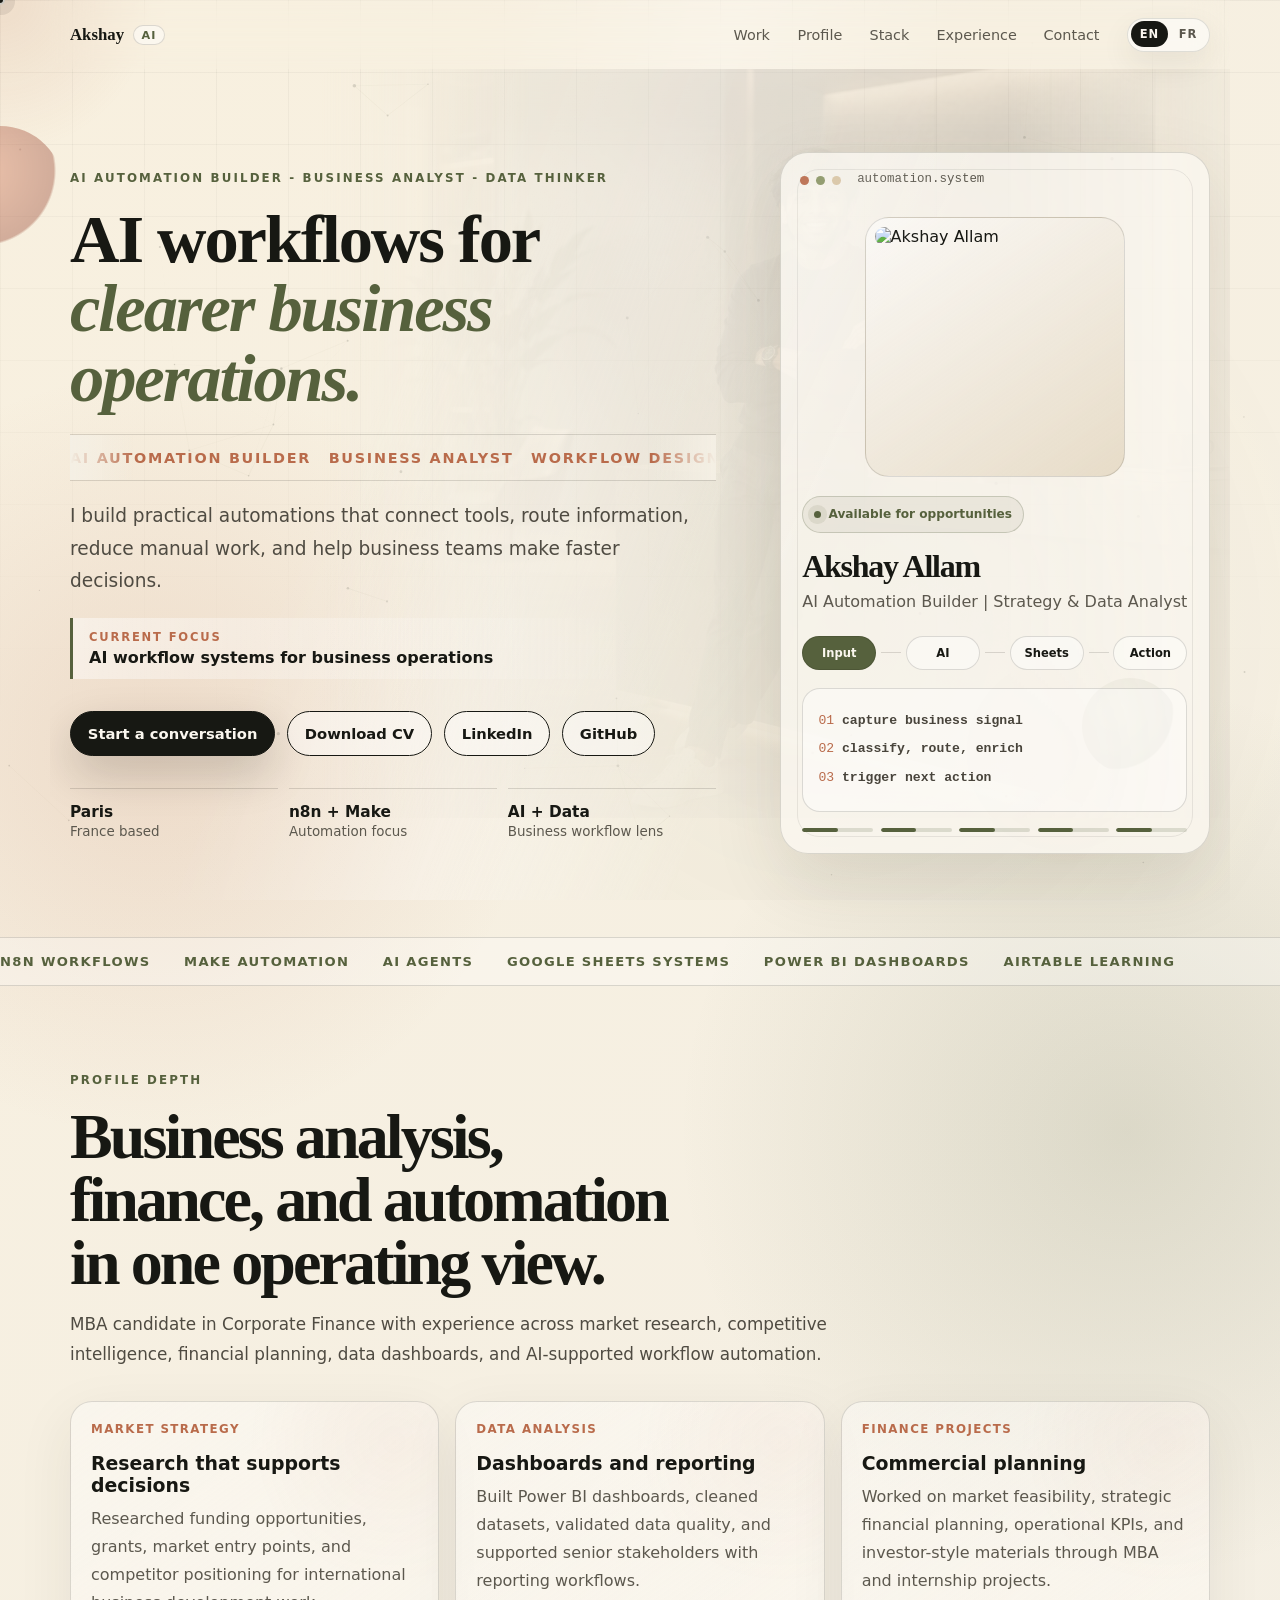
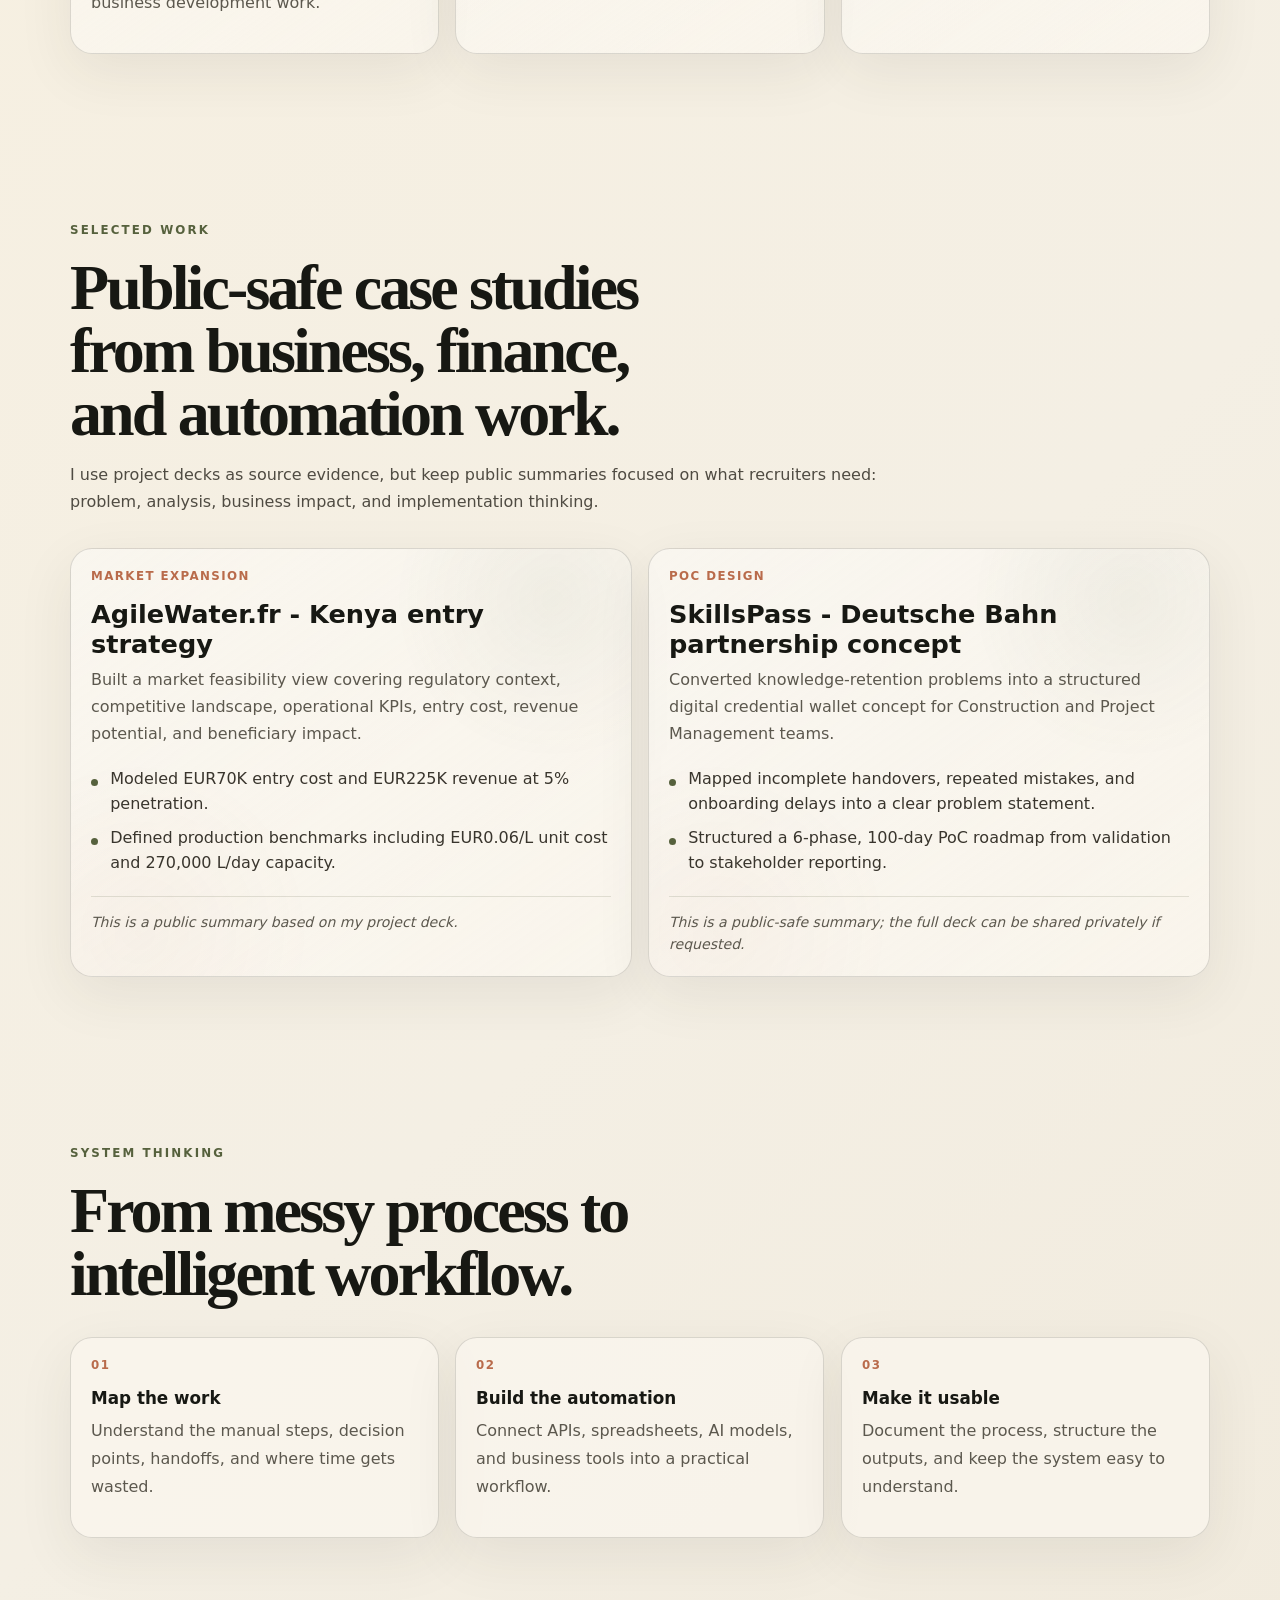
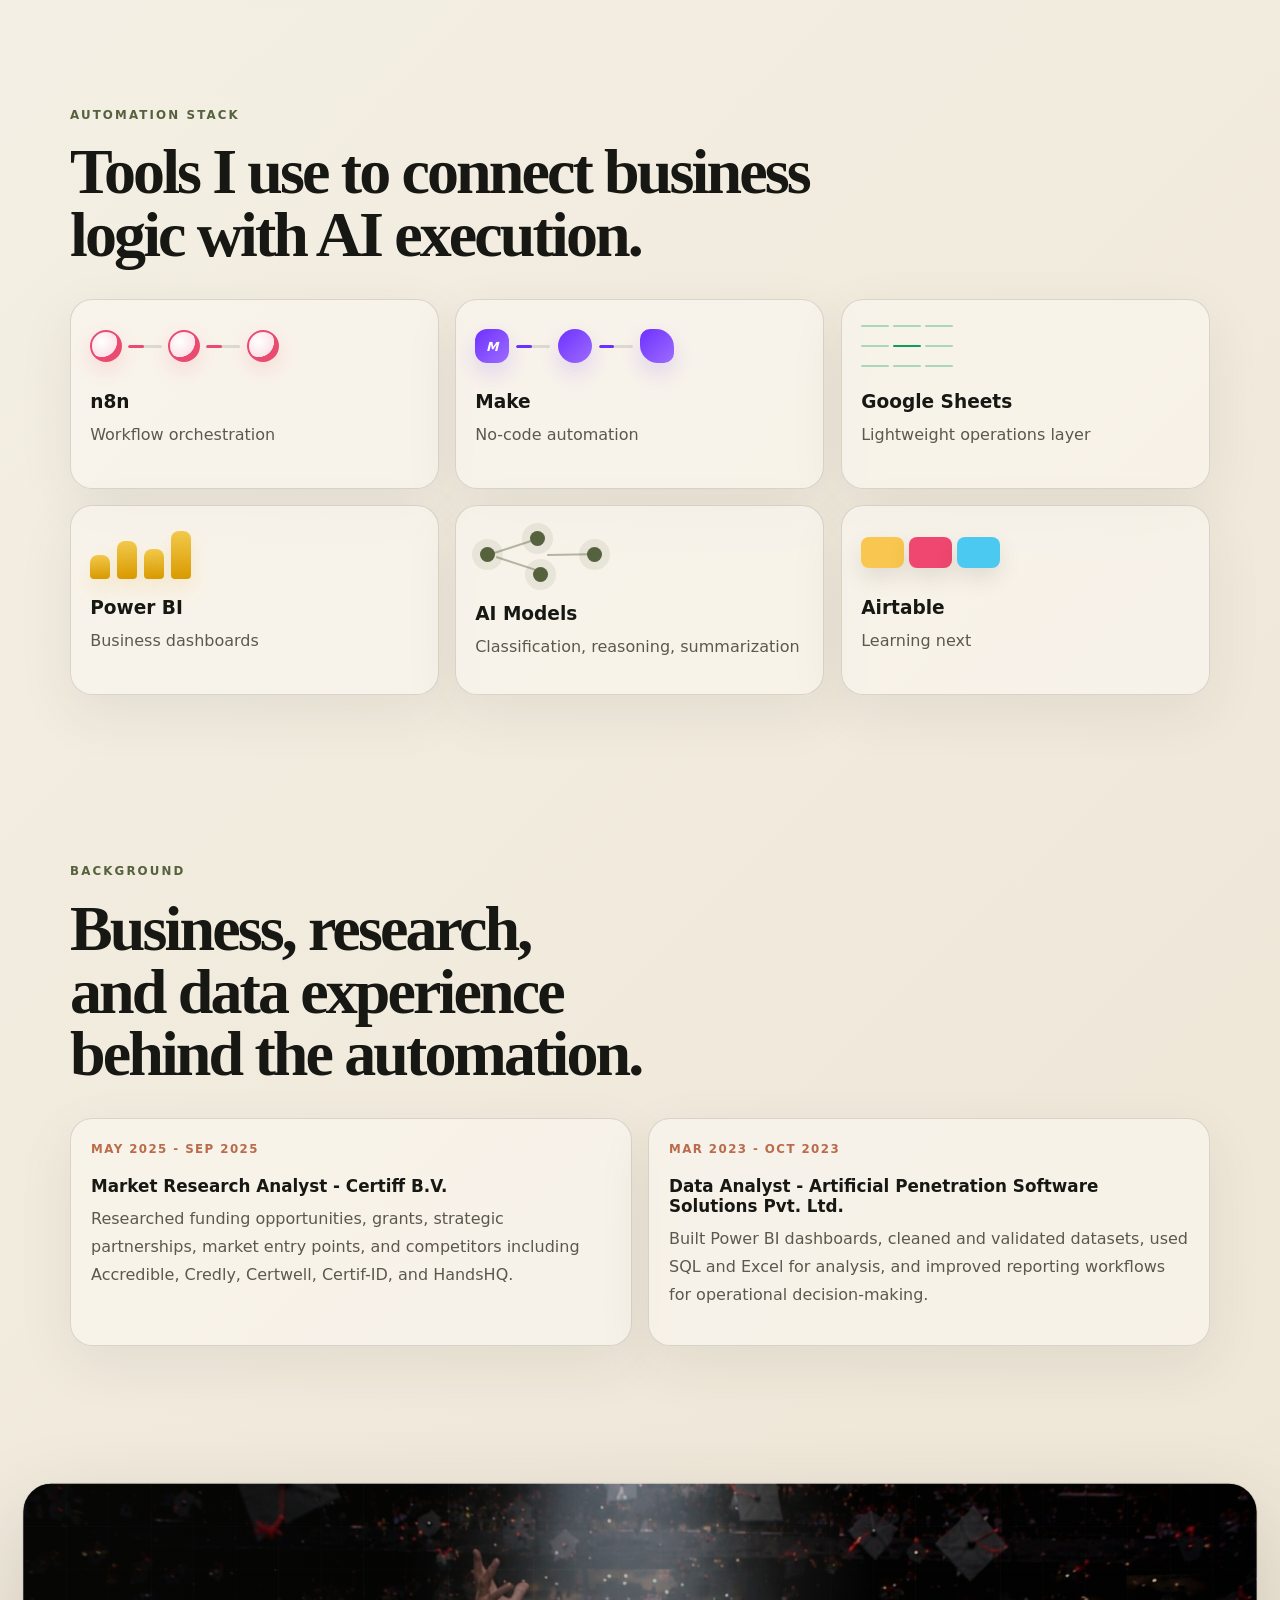
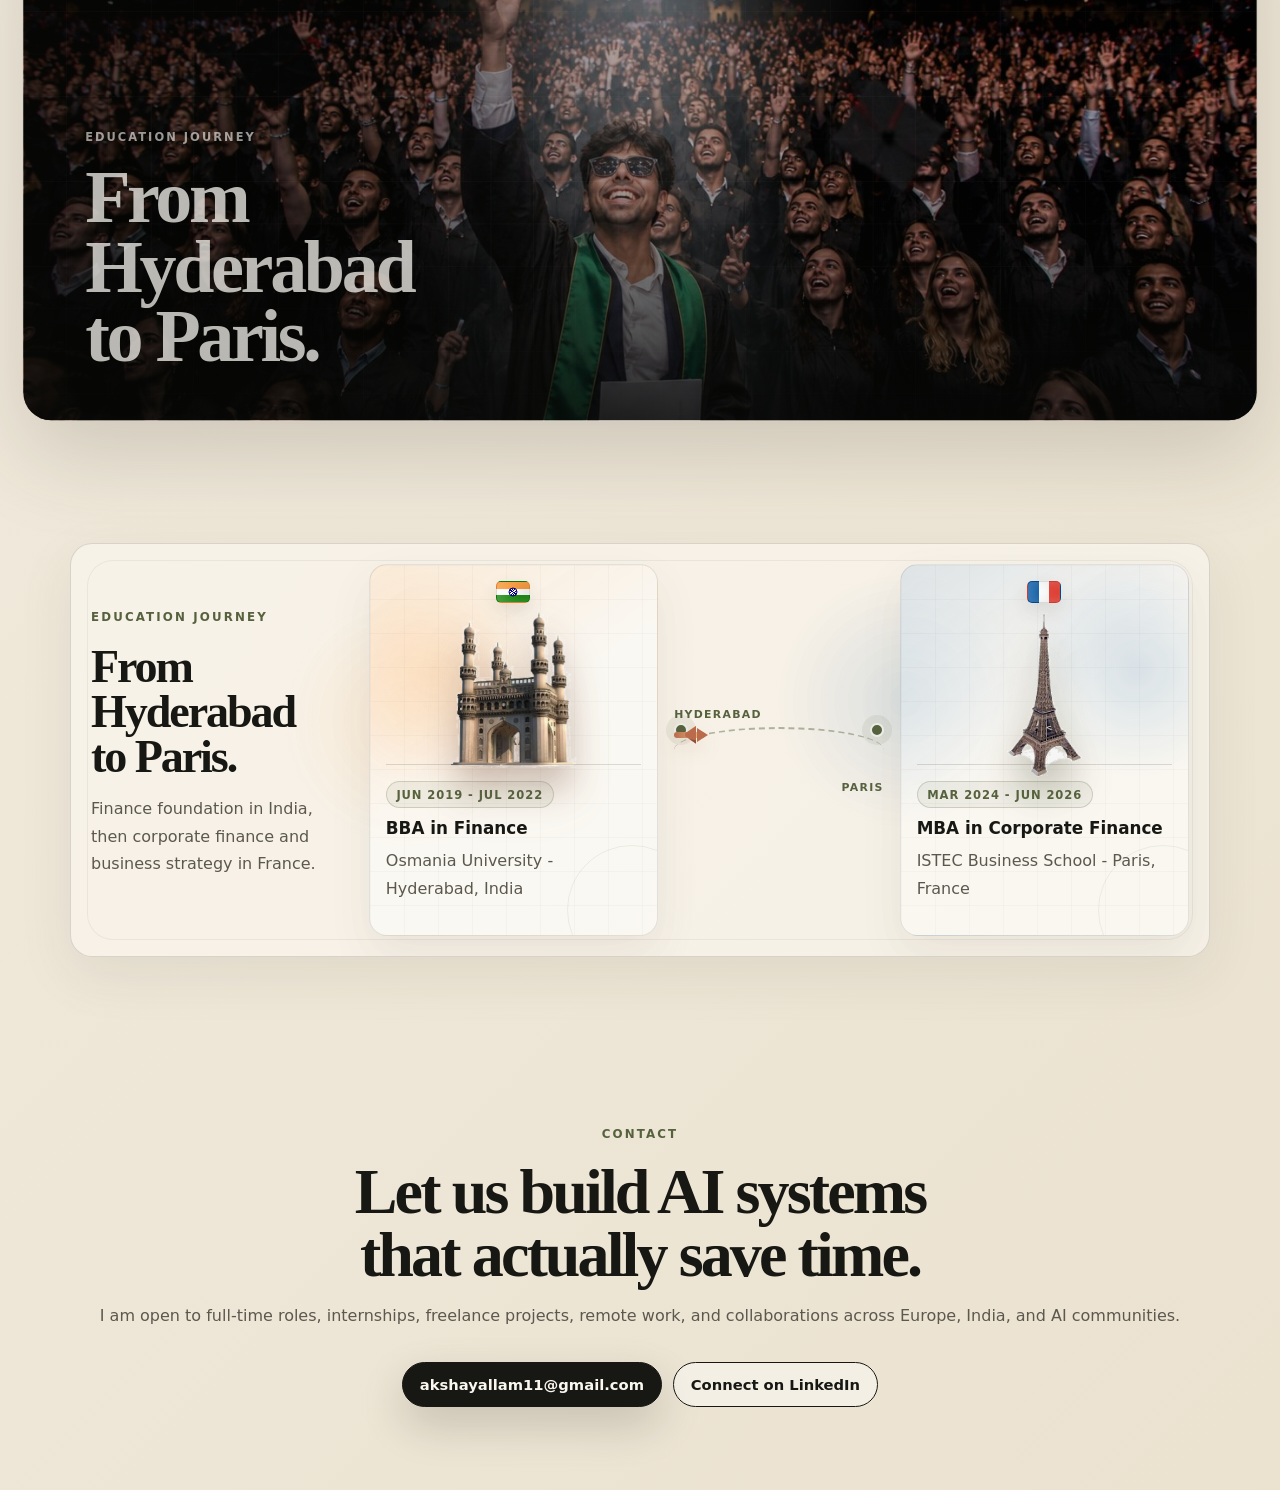
==== commit 500e7d21: "Simplify selected work notes" ====
--- a/index.html
+++ b/index.html
@@ -215,8 +215,7 @@
               <li data-i18n="casework.card1Point2">Defined production benchmarks including EUR0.06/L unit cost and 270,000 L/day capacity.</li>
             </ul>
             <div class="casework-meta">
-              <p><strong data-i18n="casework.metaDeckLabel">Evidence</strong><span data-i18n="casework.metaDeck">Project deck reviewed</span></p>
-              <p><strong data-i18n="casework.metaSafeLabel">Public note</strong><span data-i18n="casework.metaSafe">Sensitive details removed</span></p>
+              <p data-i18n="casework.metaAgile">This is a public summary based on my project deck.</p>
             </div>
           </article>
           <article class="casework-card reveal">
@@ -231,8 +230,7 @@
               <li data-i18n="casework.card2Point2">Structured a 6-phase, 100-day PoC roadmap from validation to stakeholder reporting.</li>
             </ul>
             <div class="casework-meta">
-              <p><strong data-i18n="casework.metaDeckLabel">Evidence</strong><span data-i18n="casework.metaDeck">Project deck reviewed</span></p>
-              <p><strong data-i18n="casework.metaPrivateLabel">Access</strong><span data-i18n="casework.metaPrivate">Full deck available on request</span></p>
+              <p data-i18n="casework.metaCertiff">This is a public-safe summary; the full deck can be shared privately if requested.</p>
             </div>
           </article>
         </div>
--- a/styles.css
+++ b/styles.css
@@ -1020,37 +1020,17 @@
 }
 
 .casework-meta {
-  display: grid;
-  gap: 0.45rem;
   margin-top: 1.25rem;
   border-top: 1px solid rgba(86, 97, 61, 0.16);
   padding-top: 0.95rem;
 }
 
 .casework-meta p {
-  display: flex;
-  align-items: center;
-  gap: 0.55rem;
   margin: 0;
   color: var(--muted);
-  line-height: 1.45;
-}
-
-.casework-meta strong {
-  min-width: 5.4rem;
-  color: var(--olive);
-  font-size: 0.66rem;
-  font-weight: 900;
-  letter-spacing: 0.07em;
-  text-transform: uppercase;
-}
-
-.casework-meta span {
-  color: #4f4b42;
-  font-size: 0.86rem;
-  font-weight: 700;
-  letter-spacing: 0;
-  text-transform: none;
+  font-size: 0.88rem;
+  font-style: italic;
+  line-height: 1.55;
 }
 
 .stack-board {
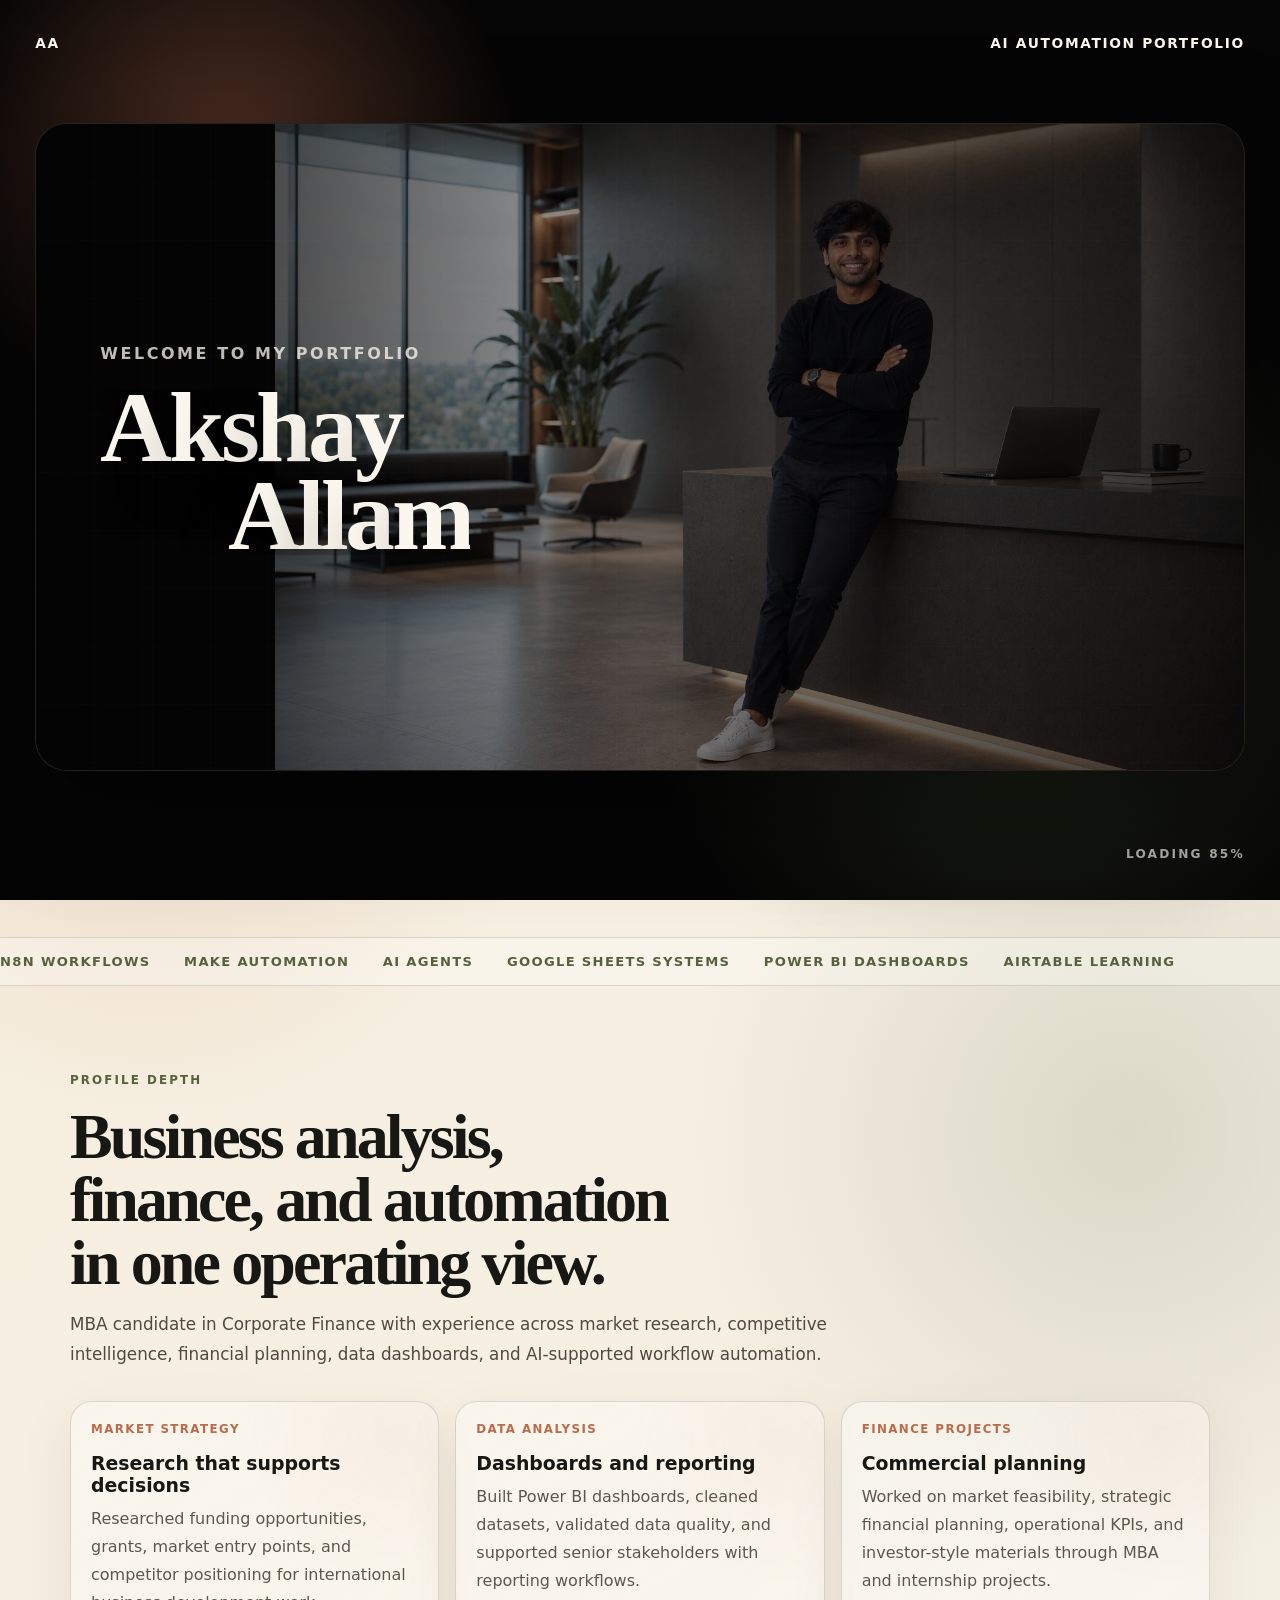
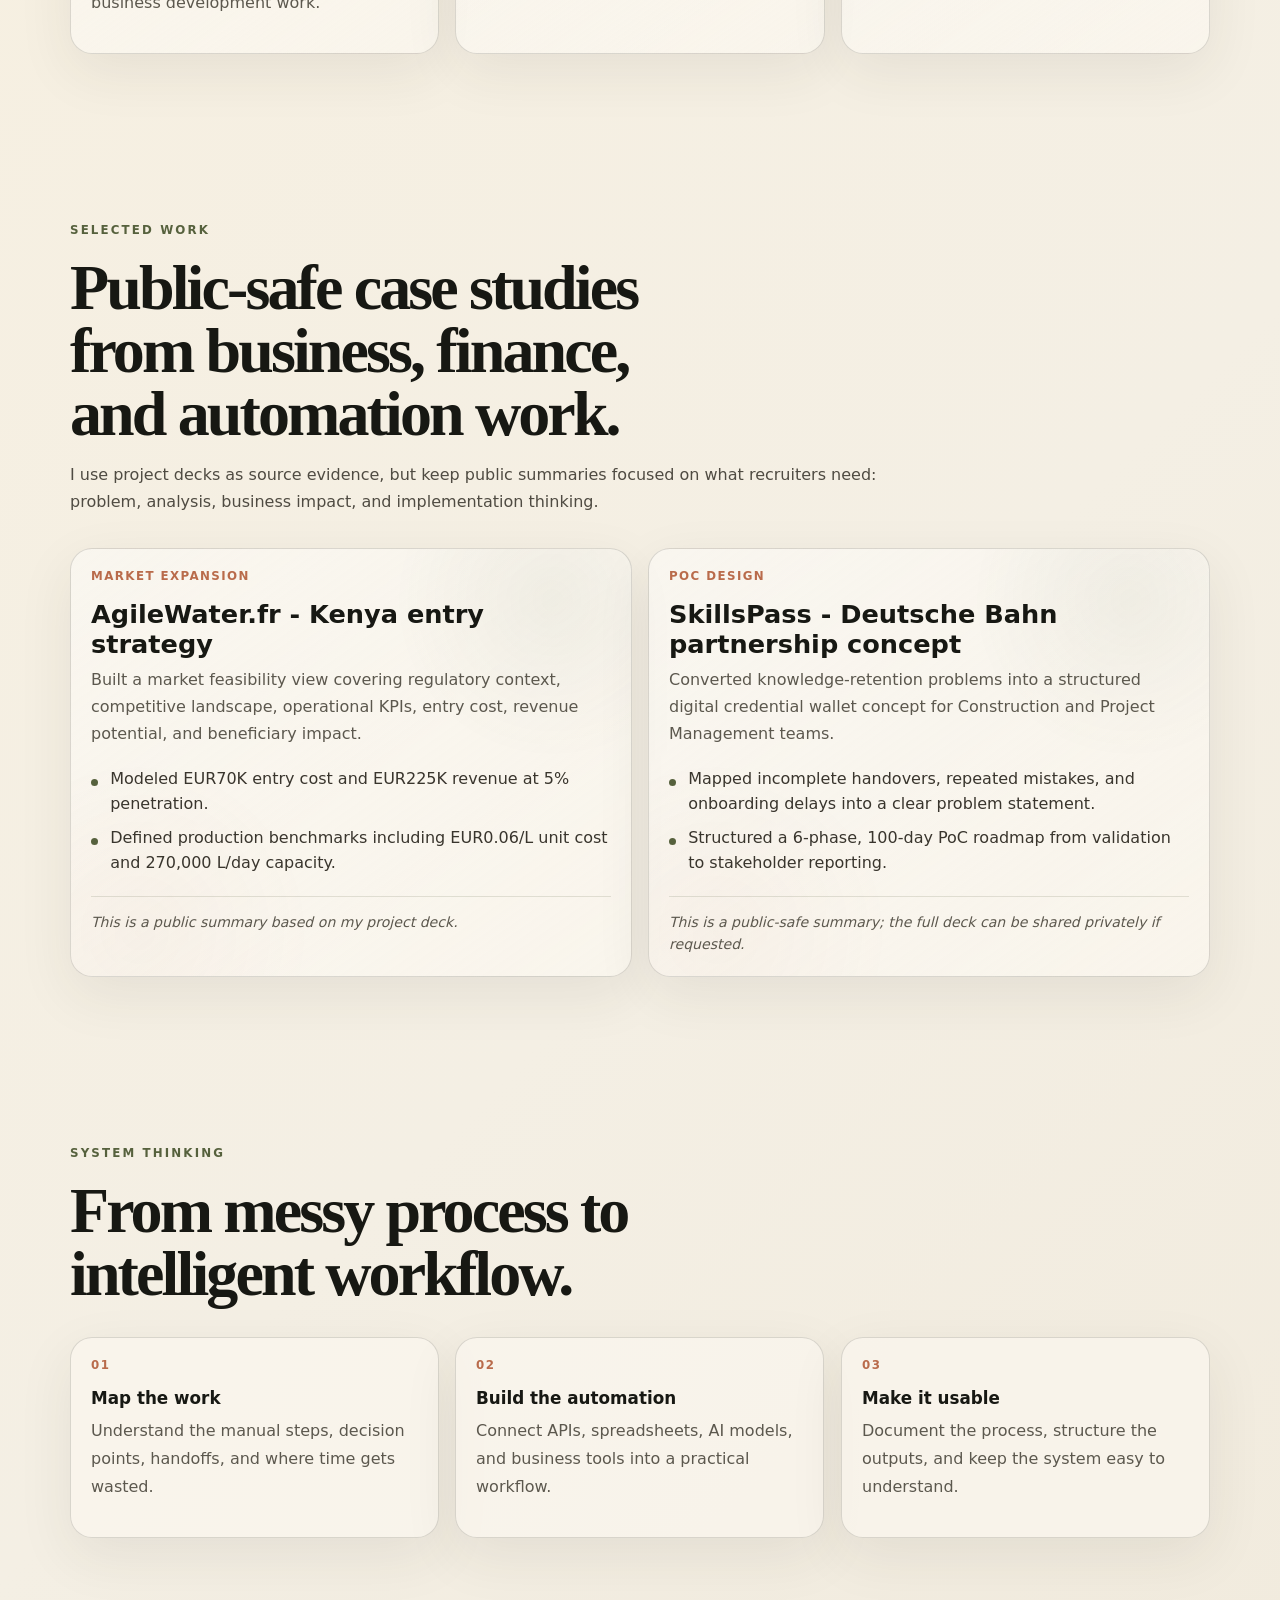
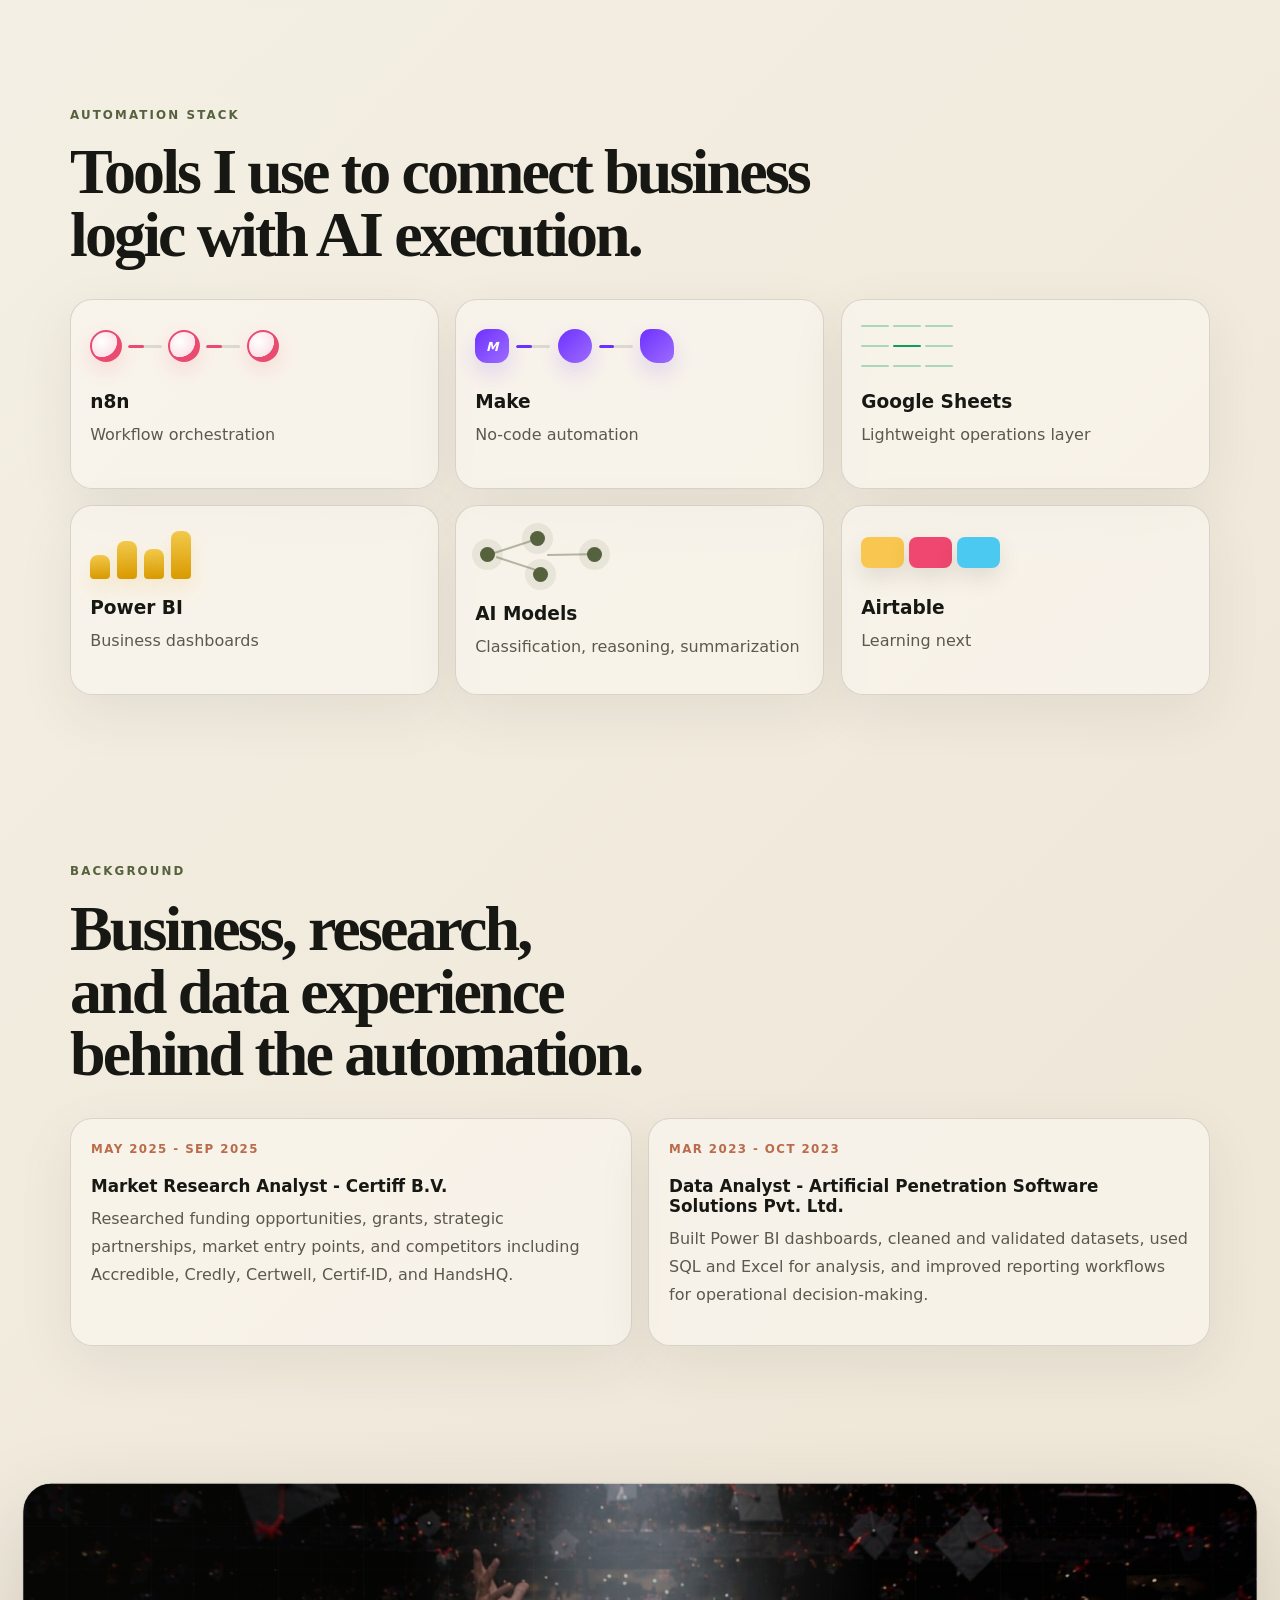
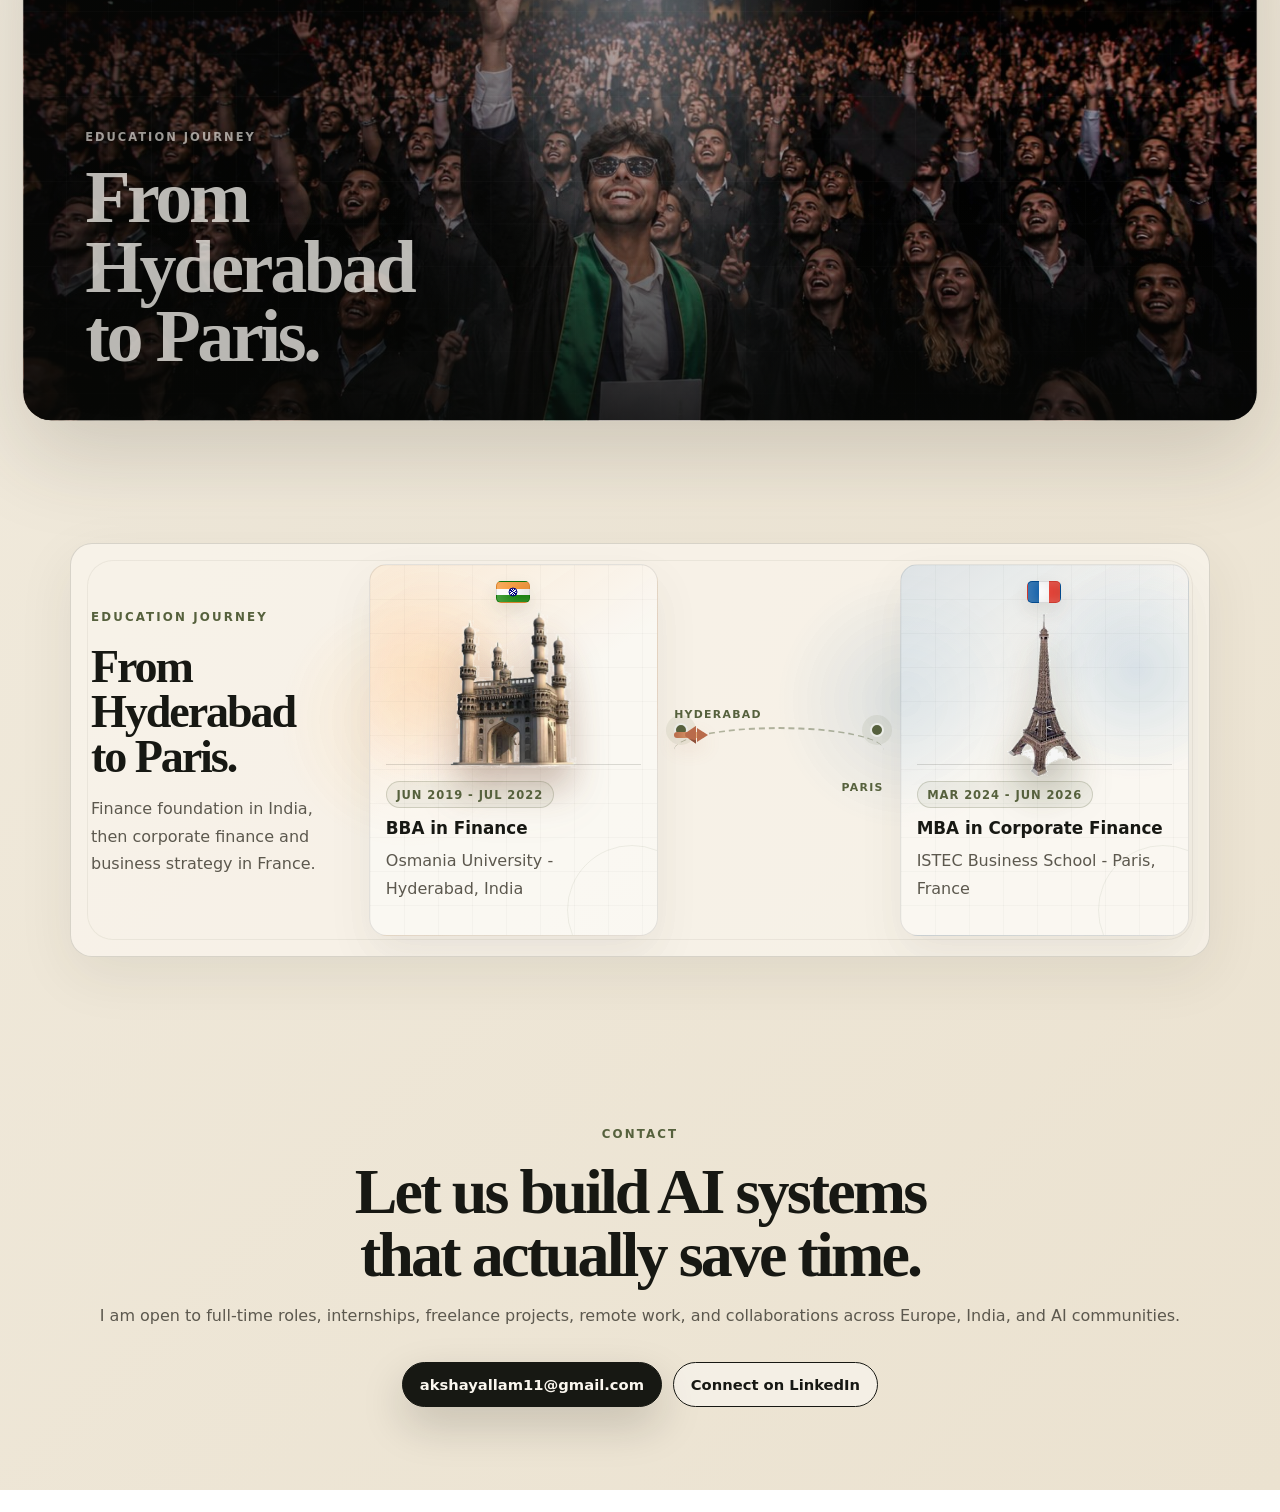
==== commit f490e3d1: "Fix bilingual portfolio translations" ====
--- a/index.html
+++ b/index.html
@@ -125,13 +125,13 @@
               <p data-i18n="console.role">AI Automation Builder | Strategy & Data Analyst</p>
             </div>
             <div class="workflow-map" aria-hidden="true">
-              <div class="node active">Input</div>
+              <div class="node active" data-i18n="workflow.input">Input</div>
               <div class="link"></div>
-              <div class="node">AI</div>
+              <div class="node" data-i18n="workflow.ai">AI</div>
               <div class="link"></div>
-              <div class="node">Sheets</div>
+              <div class="node" data-i18n="workflow.sheets">Sheets</div>
               <div class="link"></div>
-              <div class="node">Action</div>
+              <div class="node" data-i18n="workflow.action">Action</div>
             </div>
             <div class="terminal">
               <p><span>01</span> <b data-i18n="console.step1">capture business signal</b></p>
@@ -147,12 +147,12 @@
 
       <section class="marquee" aria-label="Automation areas">
         <div>
-          <span>n8n workflows</span>
-          <span>Make automation</span>
-          <span>AI agents</span>
-          <span>Google Sheets systems</span>
-          <span>Power BI dashboards</span>
-          <span>Airtable learning</span>
+          <span data-i18n="marquee.n8n">n8n workflows</span>
+          <span data-i18n="marquee.make">Make automation</span>
+          <span data-i18n="marquee.agents">AI agents</span>
+          <span data-i18n="marquee.sheets">Google Sheets systems</span>
+          <span data-i18n="marquee.powerbi">Power BI dashboards</span>
+          <span data-i18n="marquee.airtable">Airtable learning</span>
         </div>
       </section>
 
@@ -318,7 +318,7 @@
         </div>
         <div class="timeline">
           <article class="reveal">
-            <p class="date">May 2025 - Sep 2025</p>
+            <p class="date" data-i18n="experience.certiffDate">May 2025 - Sep 2025</p>
             <h3 data-i18n="experience.certiffTitle">Market Research Analyst - Certiff B.V.</h3>
             <p data-i18n="experience.certiffText">
               Researched funding opportunities, grants, strategic partnerships, market entry points,
@@ -326,7 +326,7 @@
             </p>
           </article>
           <article class="reveal">
-            <p class="date">Mar 2023 - Oct 2023</p>
+            <p class="date" data-i18n="experience.dataDate">Mar 2023 - Oct 2023</p>
             <h3 data-i18n="experience.dataTitle">Data Analyst - Artificial Penetration Software Solutions Pvt. Ltd.</h3>
             <p data-i18n="experience.dataText">
               Built Power BI dashboards, cleaned and validated datasets, used SQL and Excel for analysis,
@@ -365,16 +365,16 @@
               <small data-i18n="education.hyderabad">Hyderabad</small>
             </div>
             <div class="edu-detail">
-              <span>Jun 2019 - Jul 2022</span>
+              <span data-i18n="education.bbaDate">Jun 2019 - Jul 2022</span>
               <h3 data-i18n="education.bba">BBA in Finance</h3>
               <p data-i18n="education.bbaSchool">Osmania University - Hyderabad, India</p>
             </div>
           </div>
           <div class="flight-path" aria-hidden="true">
-            <strong>Hyderabad</strong>
+            <strong data-i18n="education.hyderabad">Hyderabad</strong>
             <span></span>
             <i><b></b></i>
-            <em>Paris</em>
+            <em data-i18n="education.paris">Paris</em>
           </div>
           <div class="edu-stop france">
             <div class="edu-place" aria-hidden="true">
@@ -385,7 +385,7 @@
               <small data-i18n="education.paris">Paris</small>
             </div>
             <div class="edu-detail">
-              <span>Mar 2024 - Jun 2026</span>
+              <span data-i18n="education.mbaDate">Mar 2024 - Jun 2026</span>
               <h3 data-i18n="education.mba">MBA in Corporate Finance</h3>
               <p data-i18n="education.mbaSchool">ISTEC Business School - Paris, France</p>
             </div>
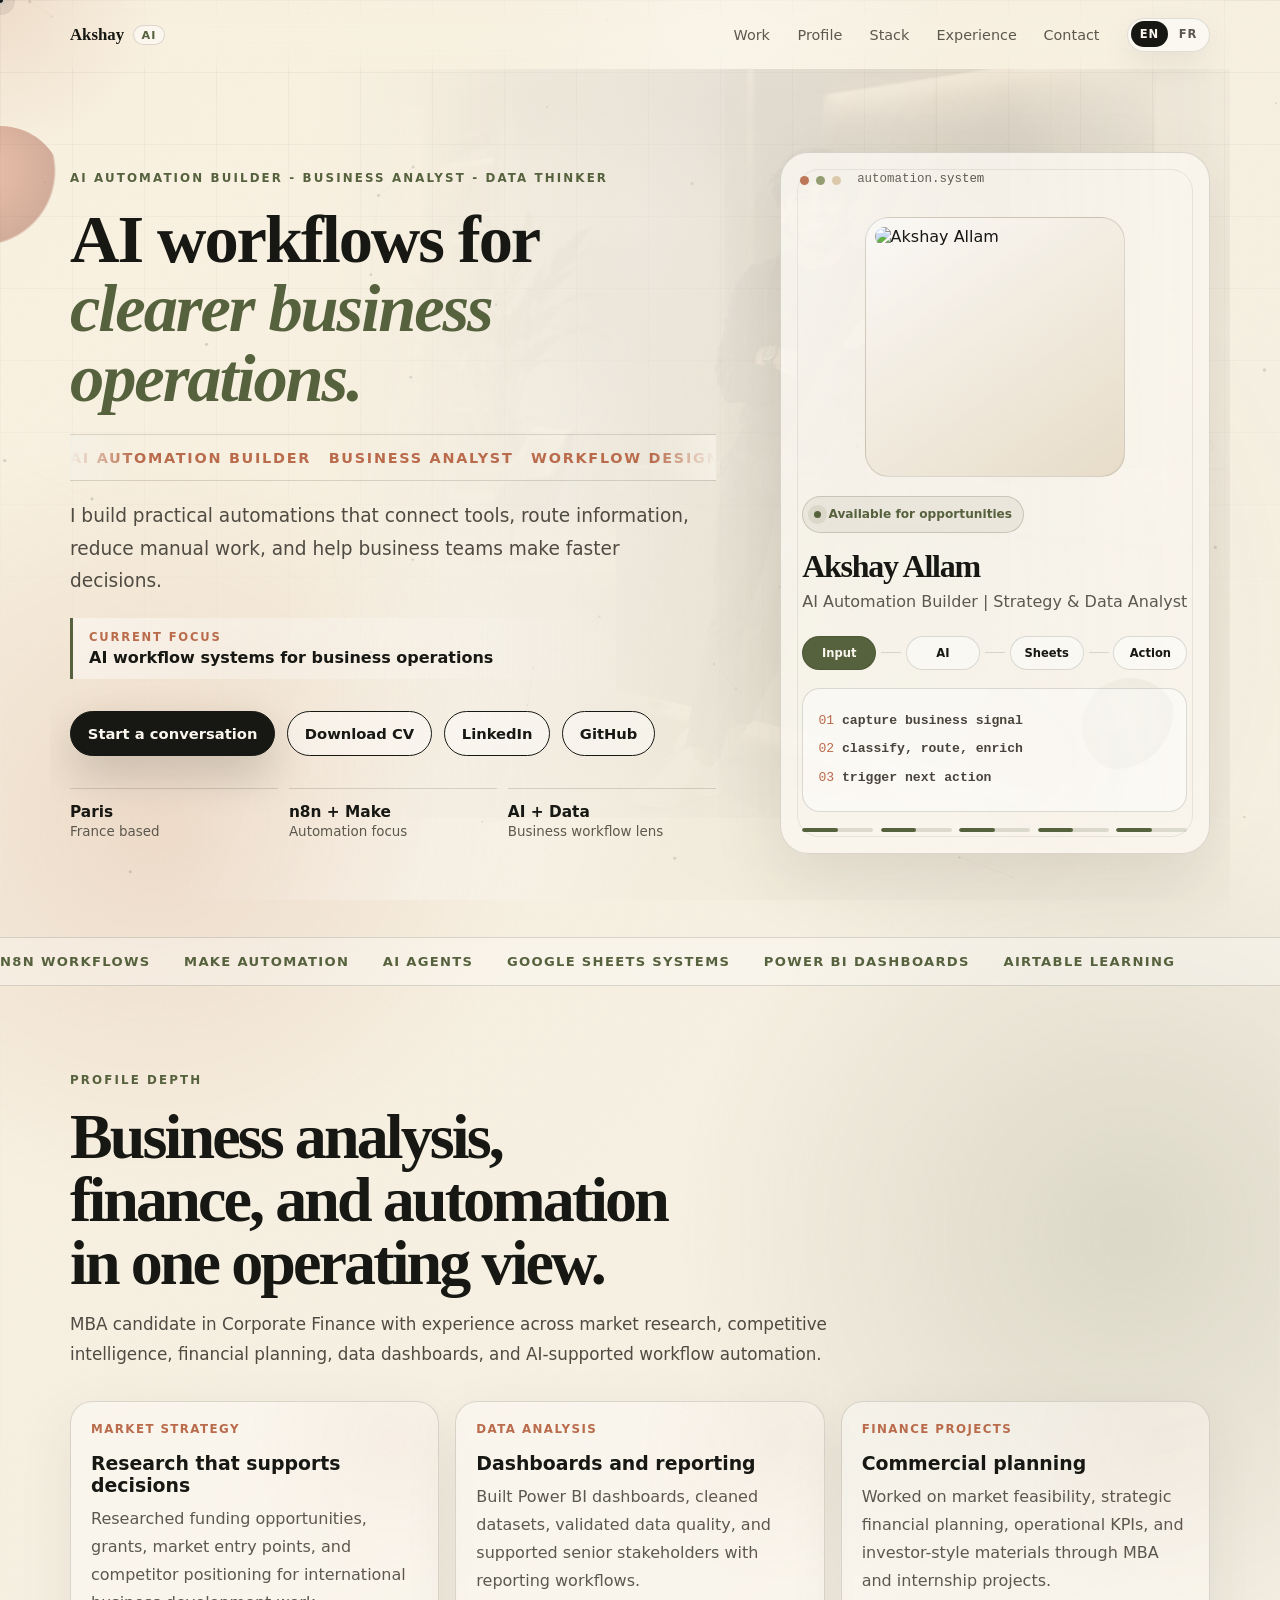
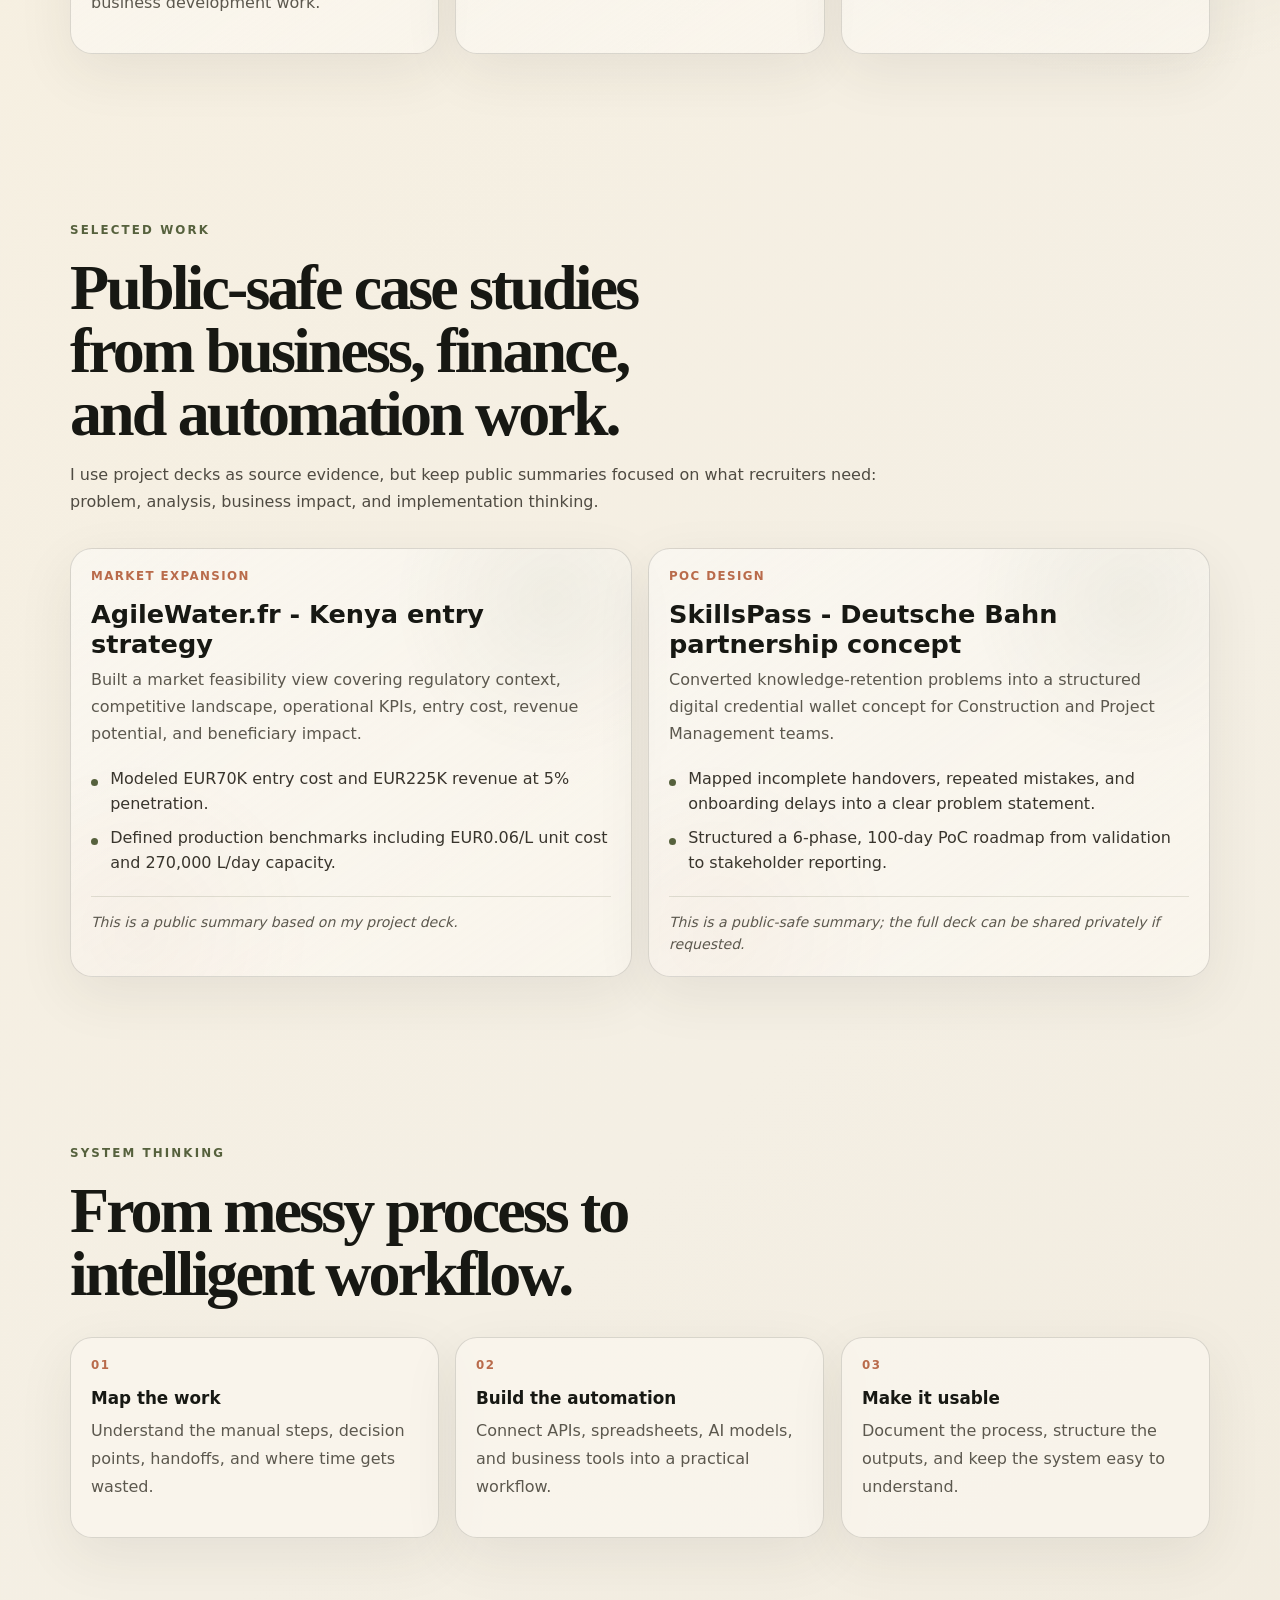
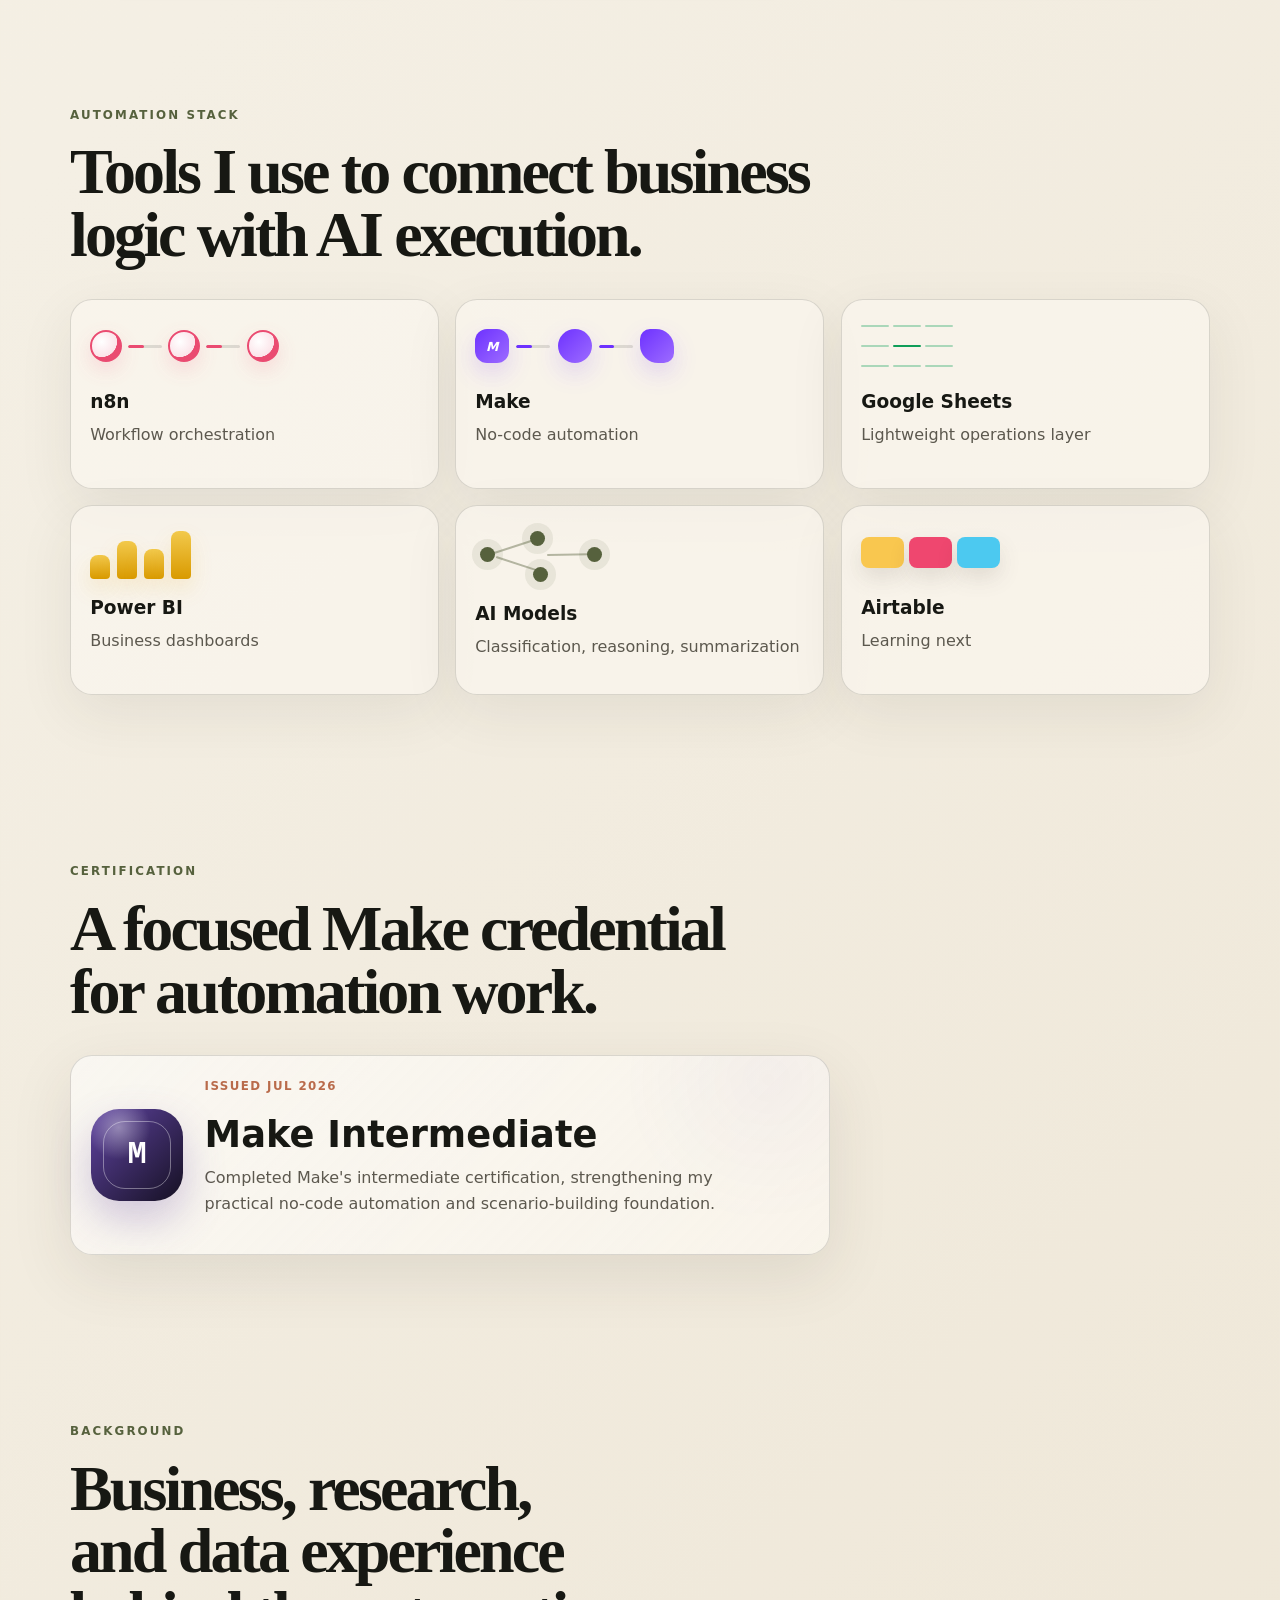
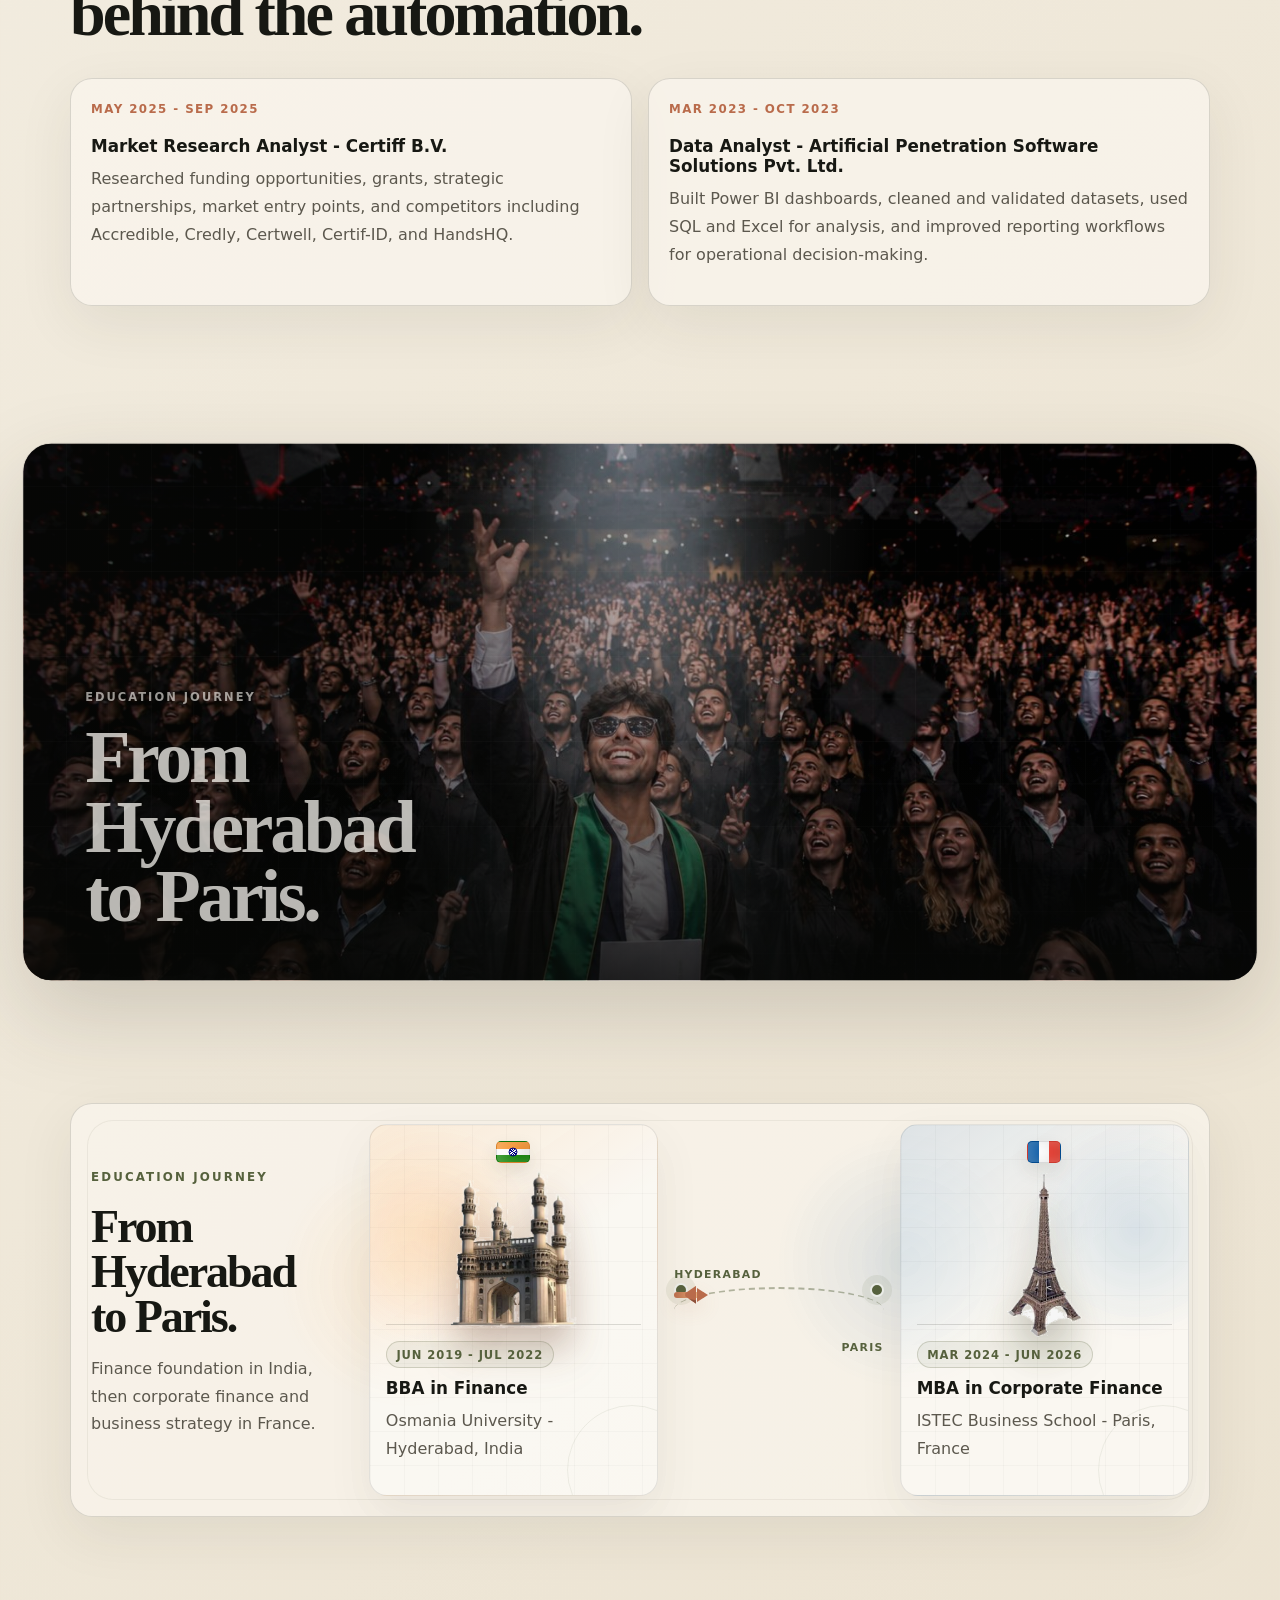
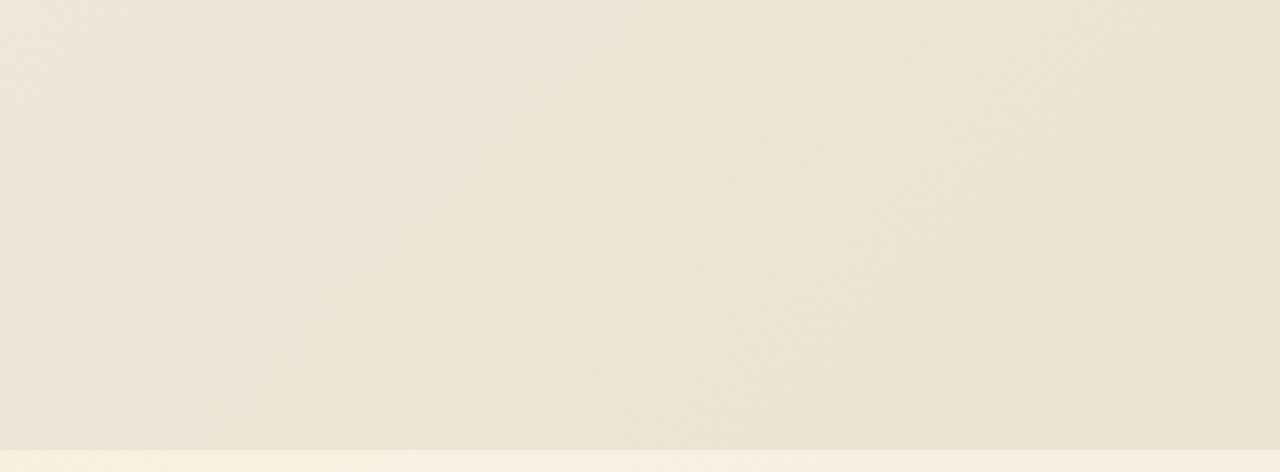
==== commit 5f9a0e75: "Add Make Intermediate certification" ====
--- a/index.html
+++ b/index.html
@@ -311,6 +311,26 @@
         </div>
       </section>
 
+      <section class="section certification-section">
+        <div class="section-heading reveal">
+          <p class="eyebrow" data-i18n="certification.eyebrow">Certification</p>
+          <h2 data-i18n="certification.title">A focused Make credential for automation work.</h2>
+        </div>
+        <article class="certification-card reveal">
+          <div class="certification-mark" aria-hidden="true">
+            <span>M</span>
+            <i></i>
+          </div>
+          <div>
+            <p class="date" data-i18n="certification.date">Issued Jul 2026</p>
+            <h3 data-i18n="certification.makeTitle">Make Intermediate</h3>
+            <p data-i18n="certification.makeText">
+              Completed Make's intermediate certification, strengthening my practical no-code automation and scenario-building foundation.
+            </p>
+          </div>
+        </article>
+      </section>
+
       <section id="experience" class="section experience-section">
         <div class="section-heading reveal">
           <p class="eyebrow" data-i18n="experience.eyebrow">Background</p>
--- a/styles.css
+++ b/styles.css
@@ -1042,6 +1042,69 @@
 .stack-item {
   min-height: 190px;
   padding: 1.2rem;
+}
+
+.certification-card {
+  display: grid;
+  grid-template-columns: auto minmax(0, 1fr);
+  gap: 1.35rem;
+  align-items: center;
+  max-width: 760px;
+  padding: 1.25rem;
+  border: 1px solid var(--line);
+  border-radius: 22px;
+  background:
+    linear-gradient(135deg, rgba(255, 255, 255, 0.54), rgba(251, 247, 239, 0.78)),
+    radial-gradient(circle at 92% 12%, rgba(96, 68, 162, 0.14), transparent 9rem);
+  box-shadow: 0 20px 62px rgba(54, 48, 37, 0.1);
+  transition: transform 220ms ease, border-color 220ms ease, box-shadow 220ms ease;
+}
+
+.certification-card:hover {
+  border-color: rgba(96, 68, 162, 0.32);
+  box-shadow: 0 28px 72px rgba(54, 48, 37, 0.16);
+  transform: translateY(-5px);
+}
+
+.certification-card h3 {
+  margin-bottom: 0.55rem;
+  font-size: clamp(1.6rem, 3vw, 2.3rem);
+}
+
+.certification-card p:not(.date) {
+  max-width: 34rem;
+  color: var(--muted);
+  line-height: 1.65;
+}
+
+.certification-mark {
+  position: relative;
+  display: grid;
+  place-items: center;
+  width: 92px;
+  height: 92px;
+  border-radius: 28px;
+  color: #ffffff;
+  background:
+    radial-gradient(circle at 30% 20%, rgba(255, 255, 255, 0.4), transparent 2rem),
+    linear-gradient(135deg, #6044a2, #151022);
+  box-shadow: 0 18px 42px rgba(96, 68, 162, 0.28);
+}
+
+.certification-mark span {
+  position: relative;
+  z-index: 1;
+  font-family: "Space Mono", monospace;
+  font-size: 2rem;
+  font-weight: 900;
+}
+
+.certification-mark i {
+  position: absolute;
+  inset: 12px;
+  border: 1px solid rgba(255, 255, 255, 0.38);
+  border-radius: 22px;
+  animation: certOrbit 5s linear infinite;
 }
 
 .tool-visual {
@@ -2077,6 +2140,10 @@
   50% { transform: translateY(-5px) rotate(-4deg); }
 }
 
+@keyframes certOrbit {
+  to { transform: rotate(360deg); }
+}
+
 @keyframes meterFlow {
   0%, 100% { transform: translateX(-80%); opacity: 0.35; }
   50% { transform: translateX(110%); opacity: 1; }
@@ -2218,6 +2285,16 @@
 
   .section {
     padding: 3.6rem 1rem;
+  }
+
+  .certification-card {
+    grid-template-columns: 1fr;
+  }
+
+  .certification-mark {
+    width: 78px;
+    height: 78px;
+    border-radius: 24px;
   }
 
   .education-moment {
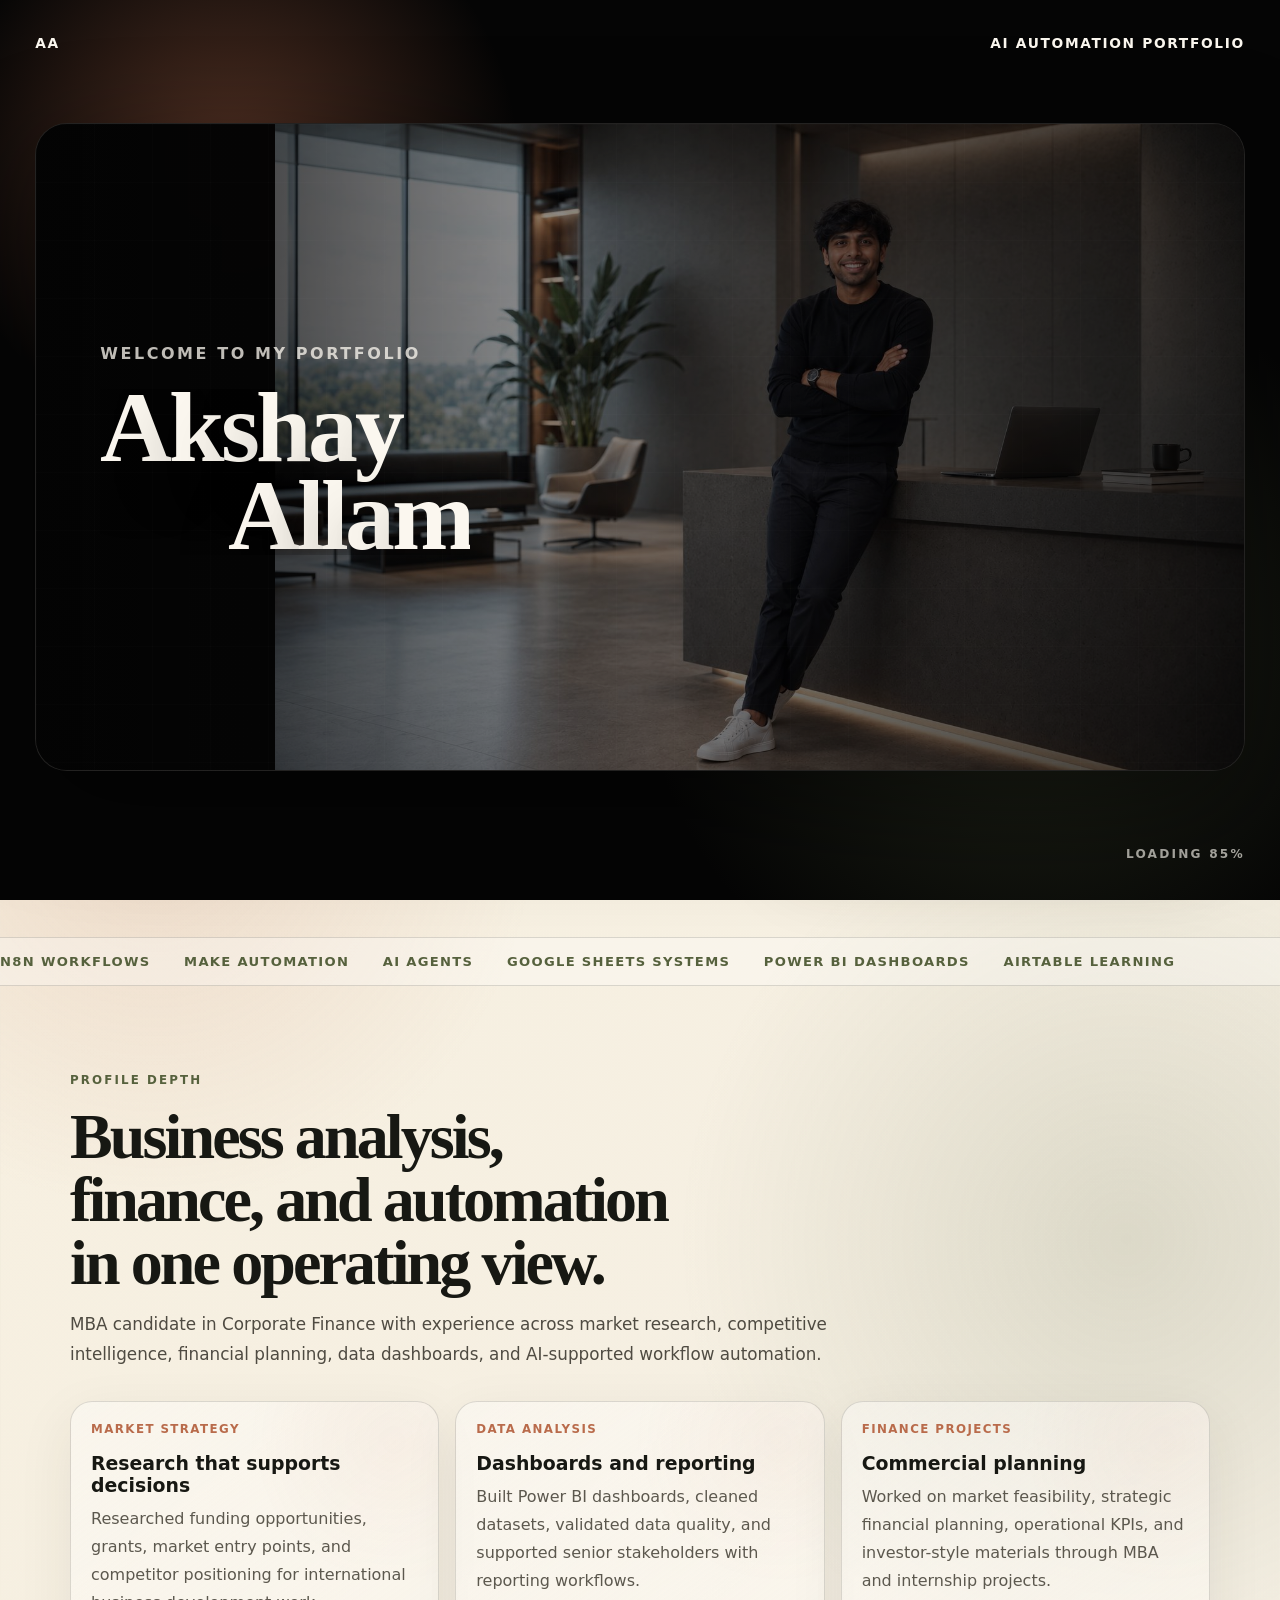
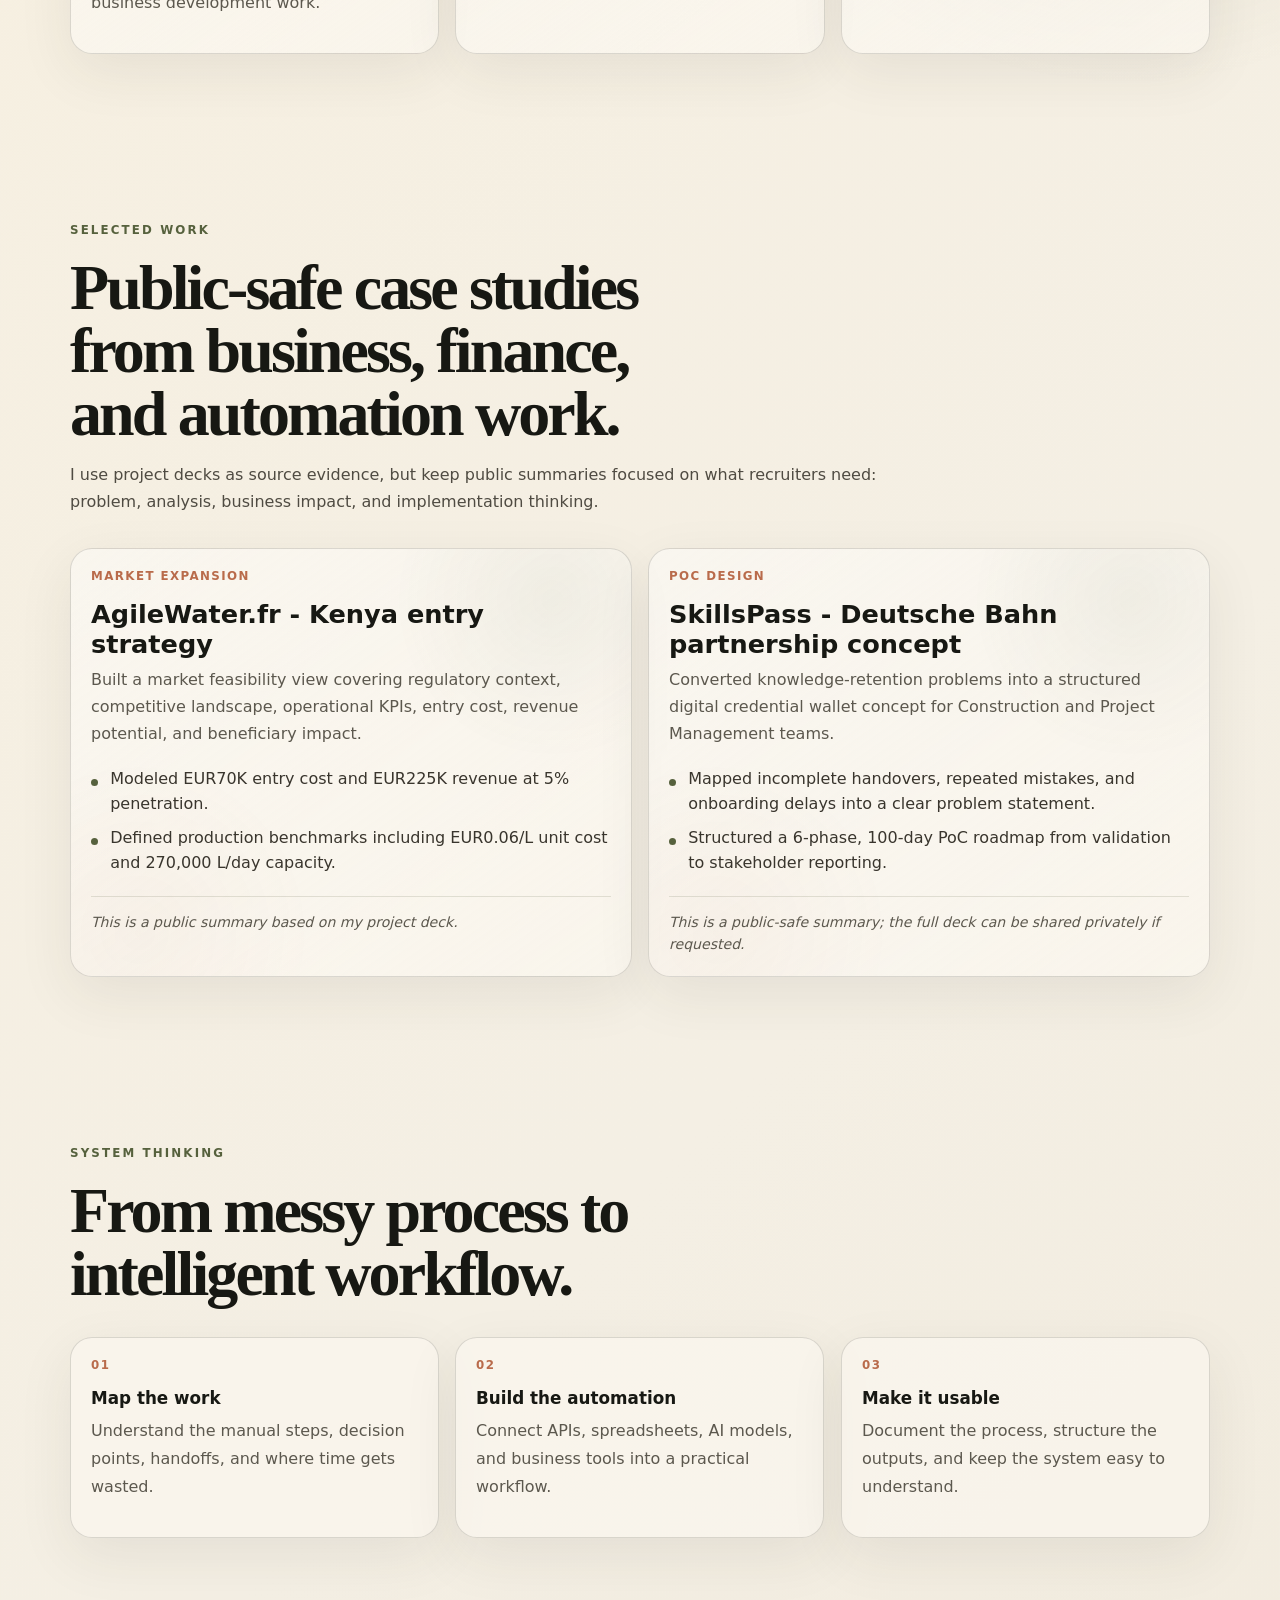
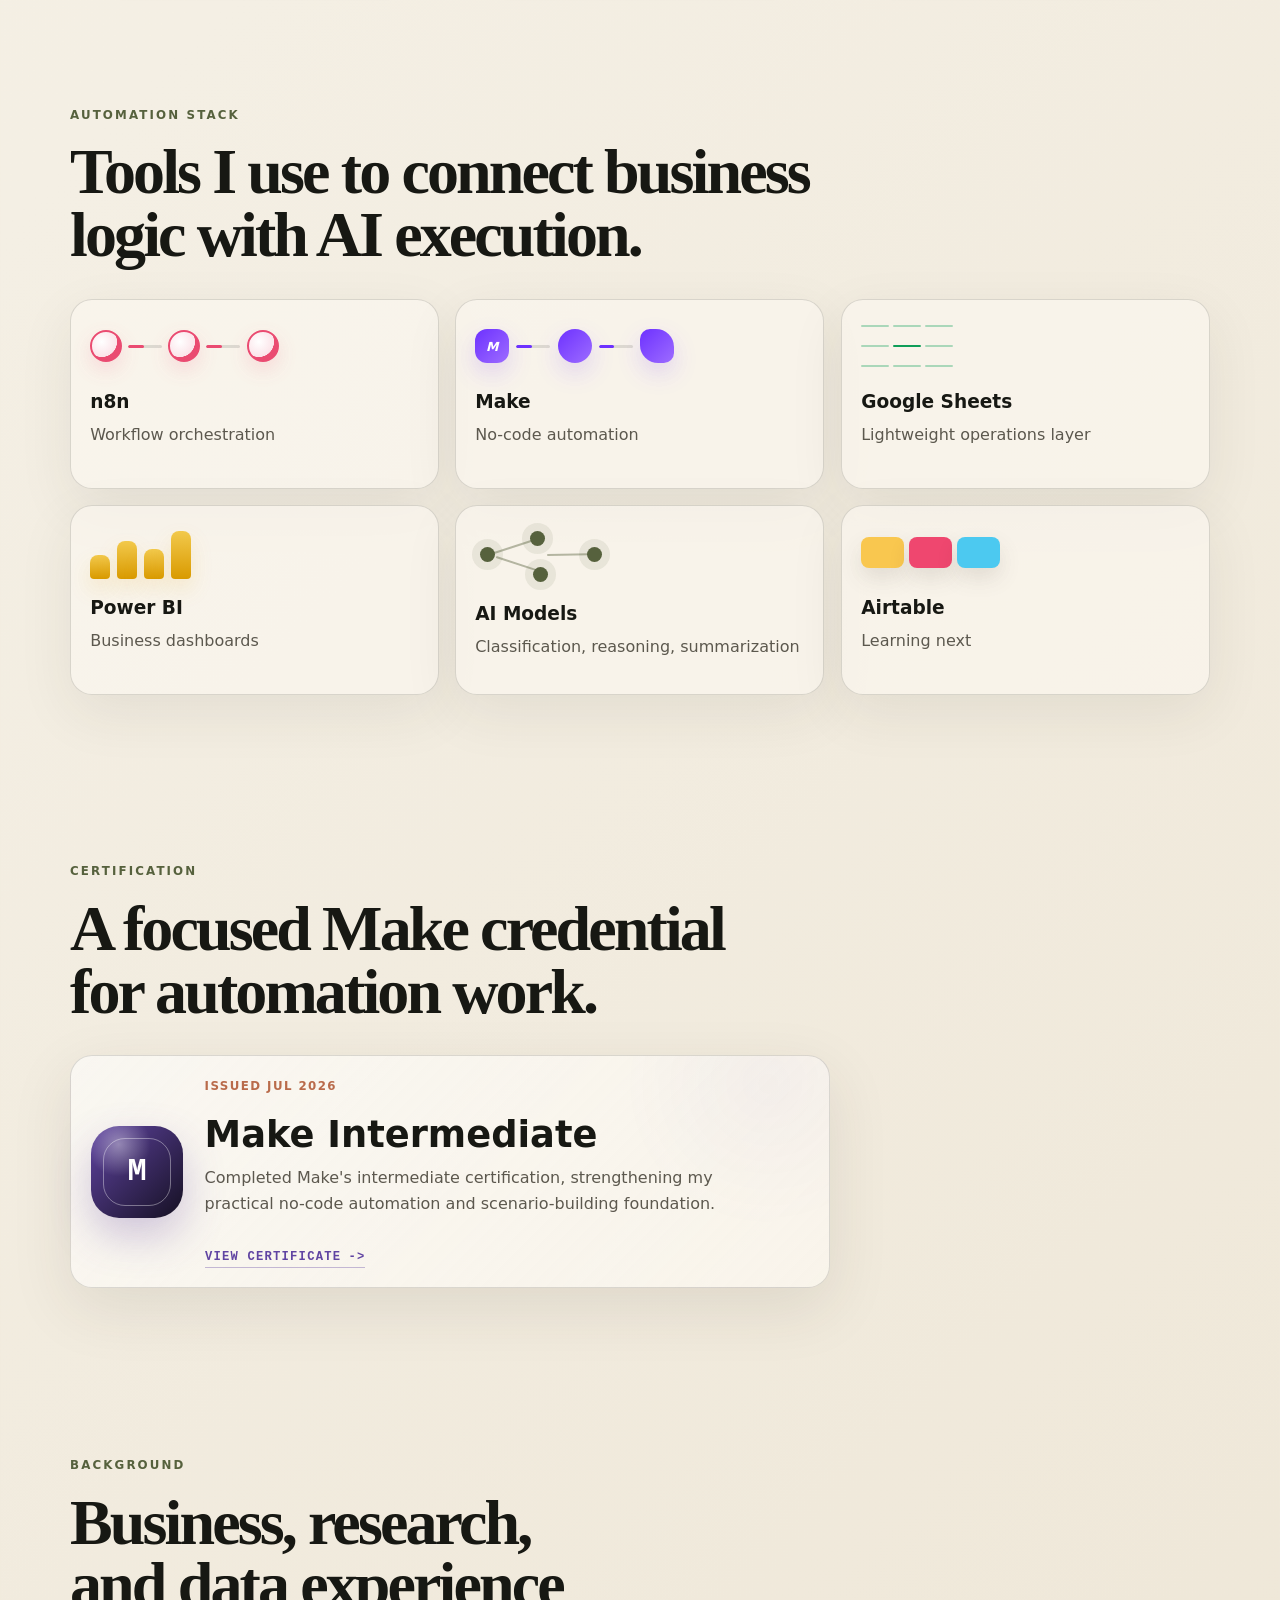
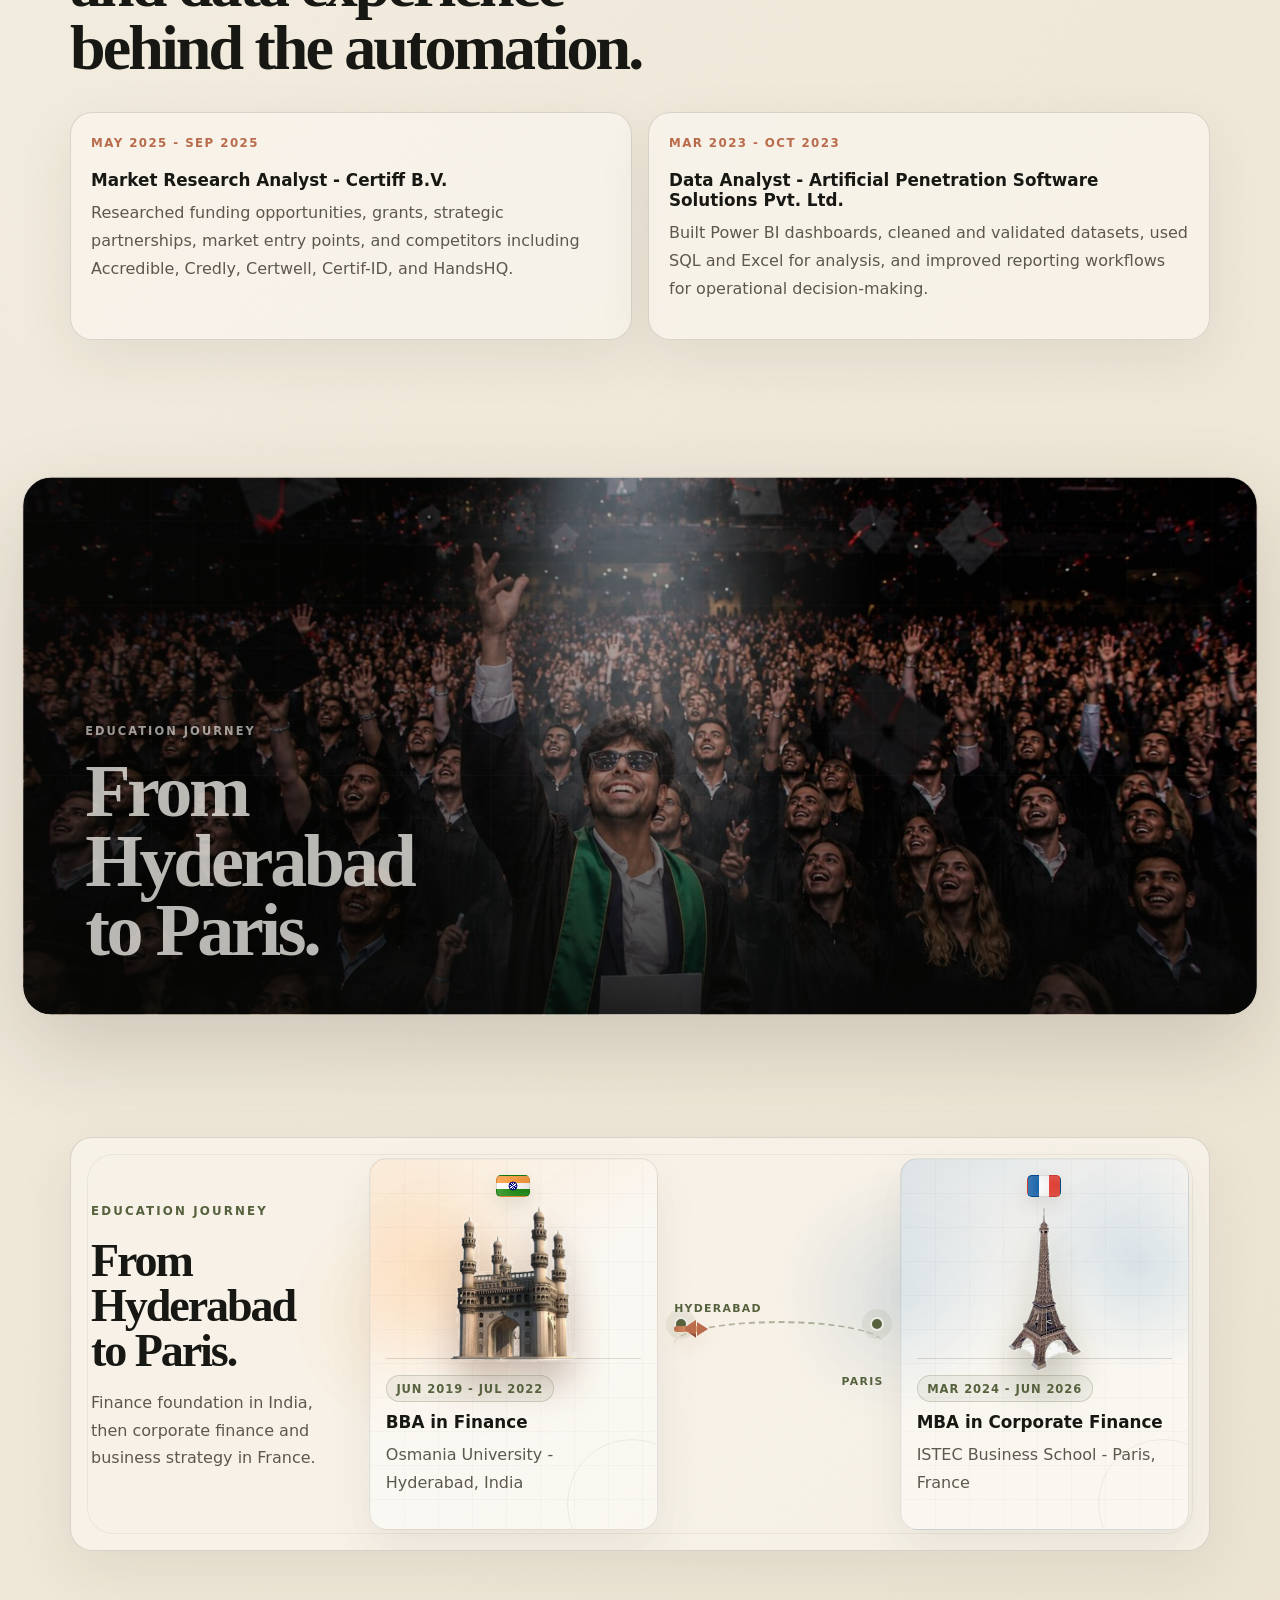
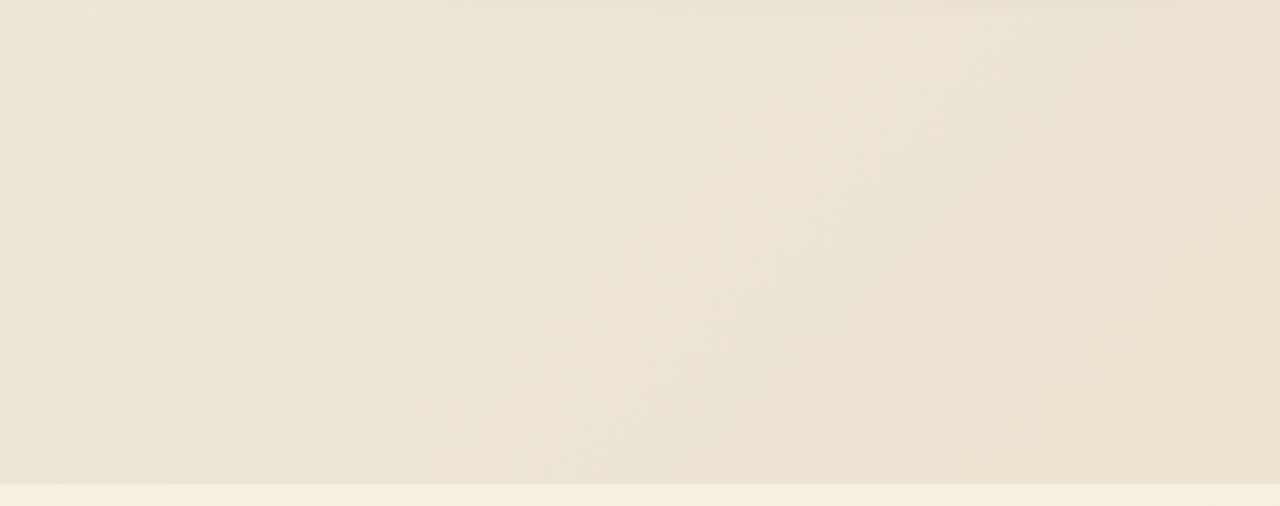
==== commit 89170f0c: "Link Make Intermediate certificate" ====
--- a/index.html
+++ b/index.html
@@ -327,6 +327,7 @@
             <p data-i18n="certification.makeText">
               Completed Make's intermediate certification, strengthening my practical no-code automation and scenario-building foundation.
             </p>
+            <a class="certification-link" href="assets/make-intermediate-certificate.pdf" target="_blank" rel="noopener" data-i18n="certification.link">View certificate</a>
           </div>
         </article>
       </section>
--- a/styles.css
+++ b/styles.css
@@ -1075,6 +1075,31 @@
   max-width: 34rem;
   color: var(--muted);
   line-height: 1.65;
+}
+
+.certification-link {
+  display: inline-flex;
+  align-items: center;
+  gap: 0.45rem;
+  margin-top: 1rem;
+  border-bottom: 1px solid rgba(96, 68, 162, 0.35);
+  padding-bottom: 0.18rem;
+  color: #6044a2;
+  font-family: "Space Mono", monospace;
+  font-size: 0.76rem;
+  font-weight: 900;
+  letter-spacing: 0.1em;
+  text-decoration: none;
+  text-transform: uppercase;
+}
+
+.certification-link::after {
+  content: "->";
+  transition: transform 180ms ease;
+}
+
+.certification-link:hover::after {
+  transform: translateX(4px);
 }
 
 .certification-mark {
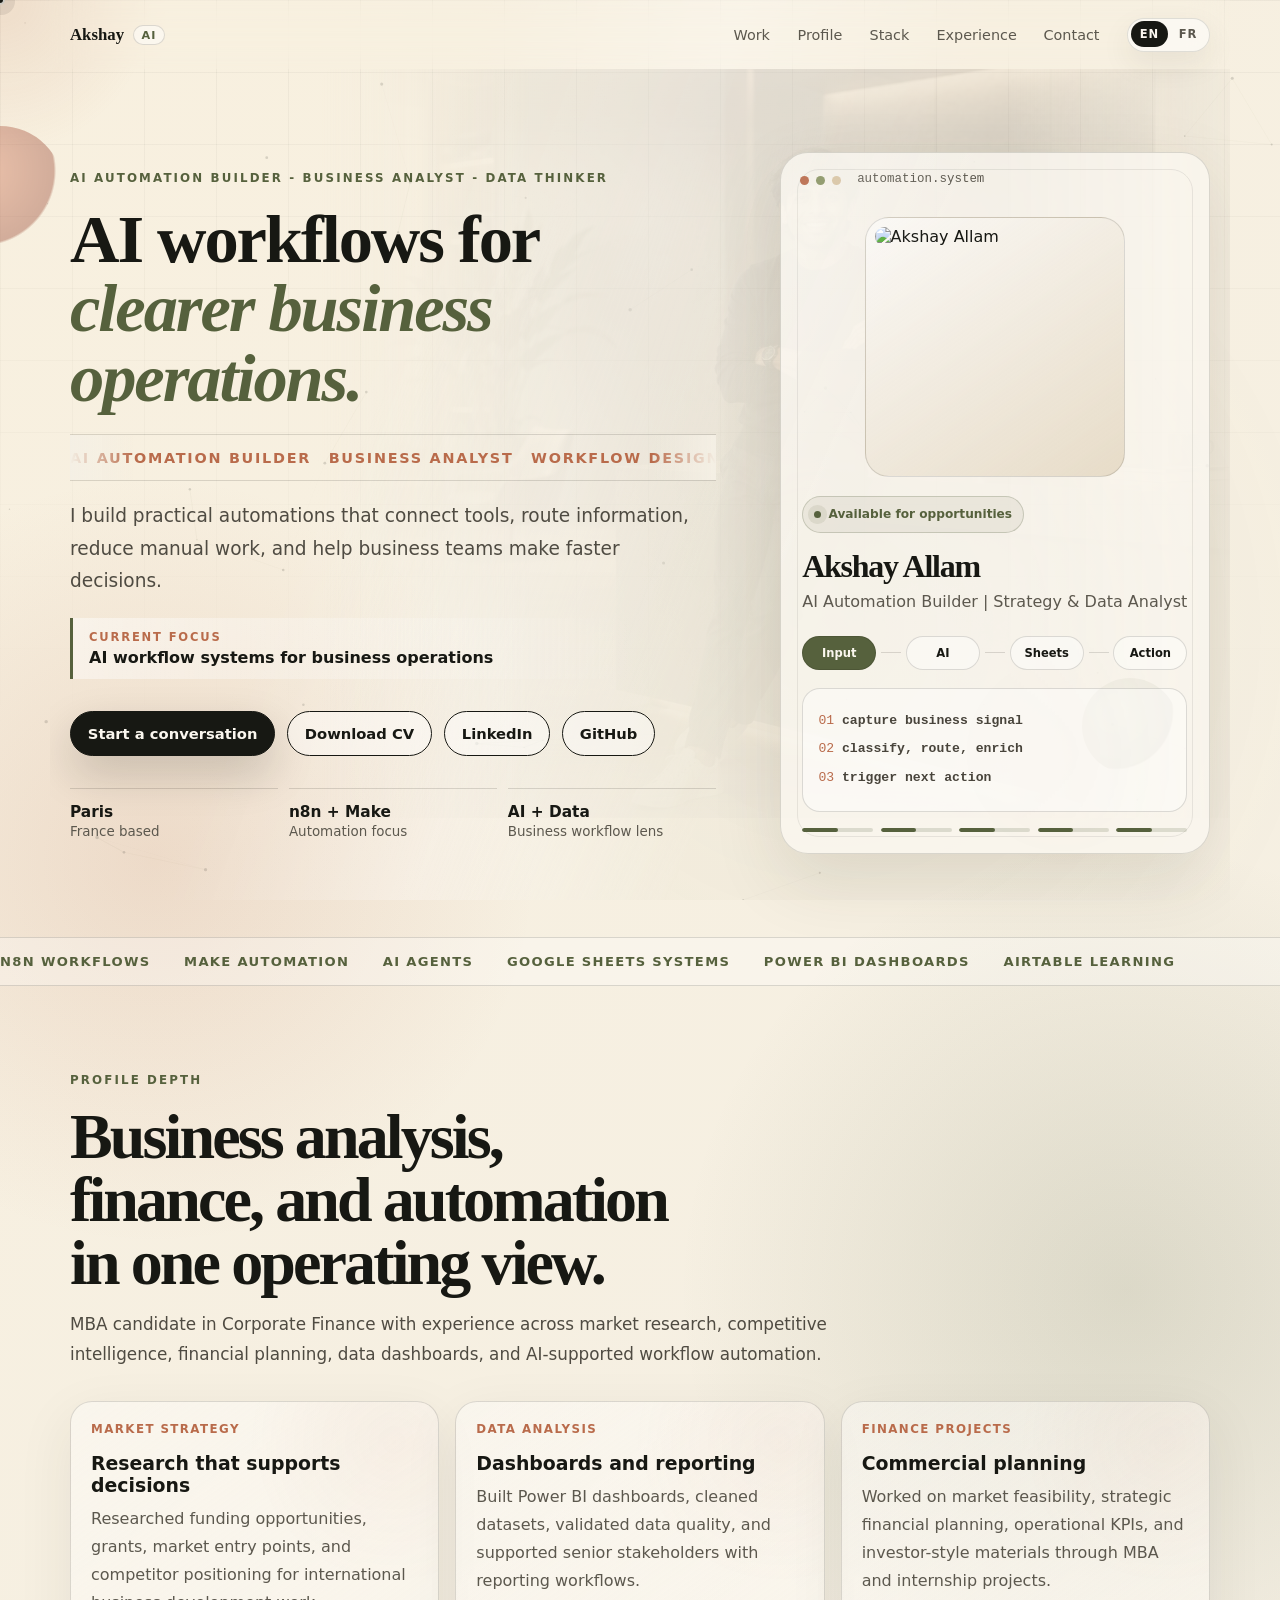
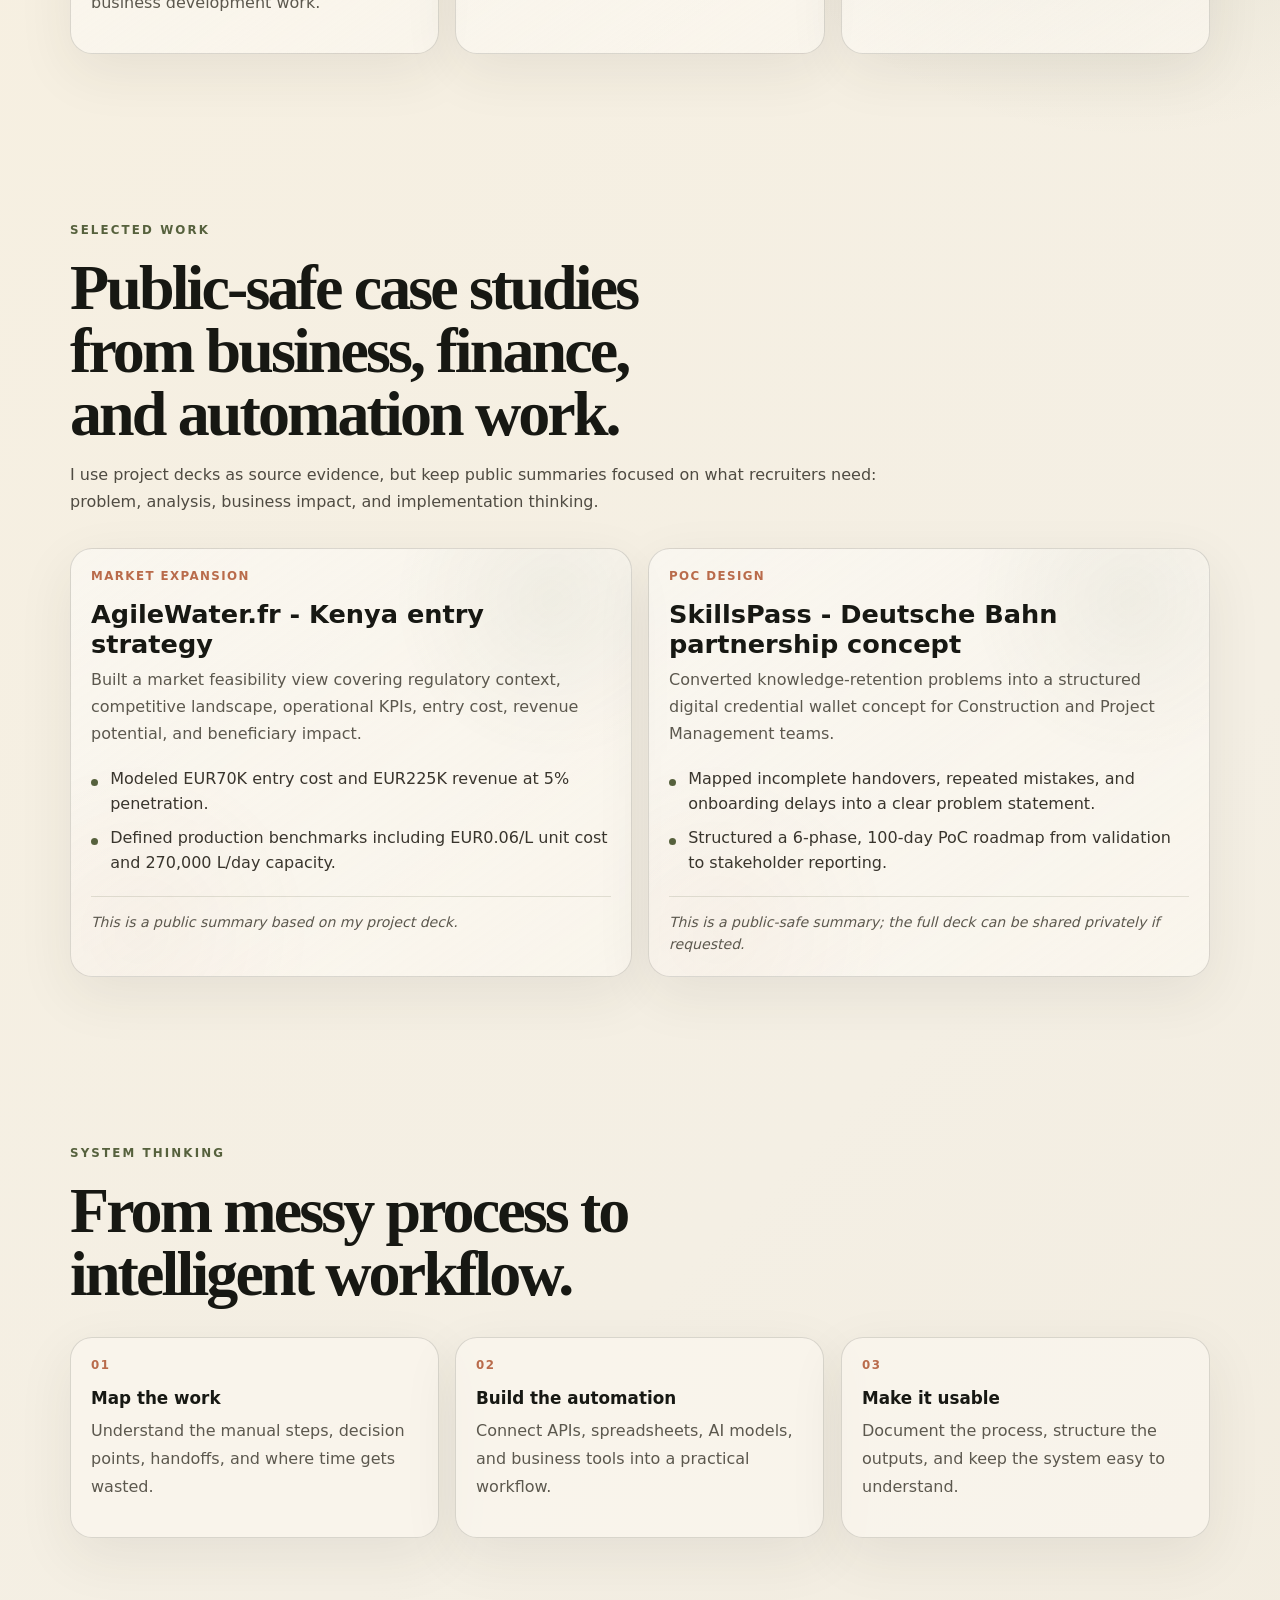
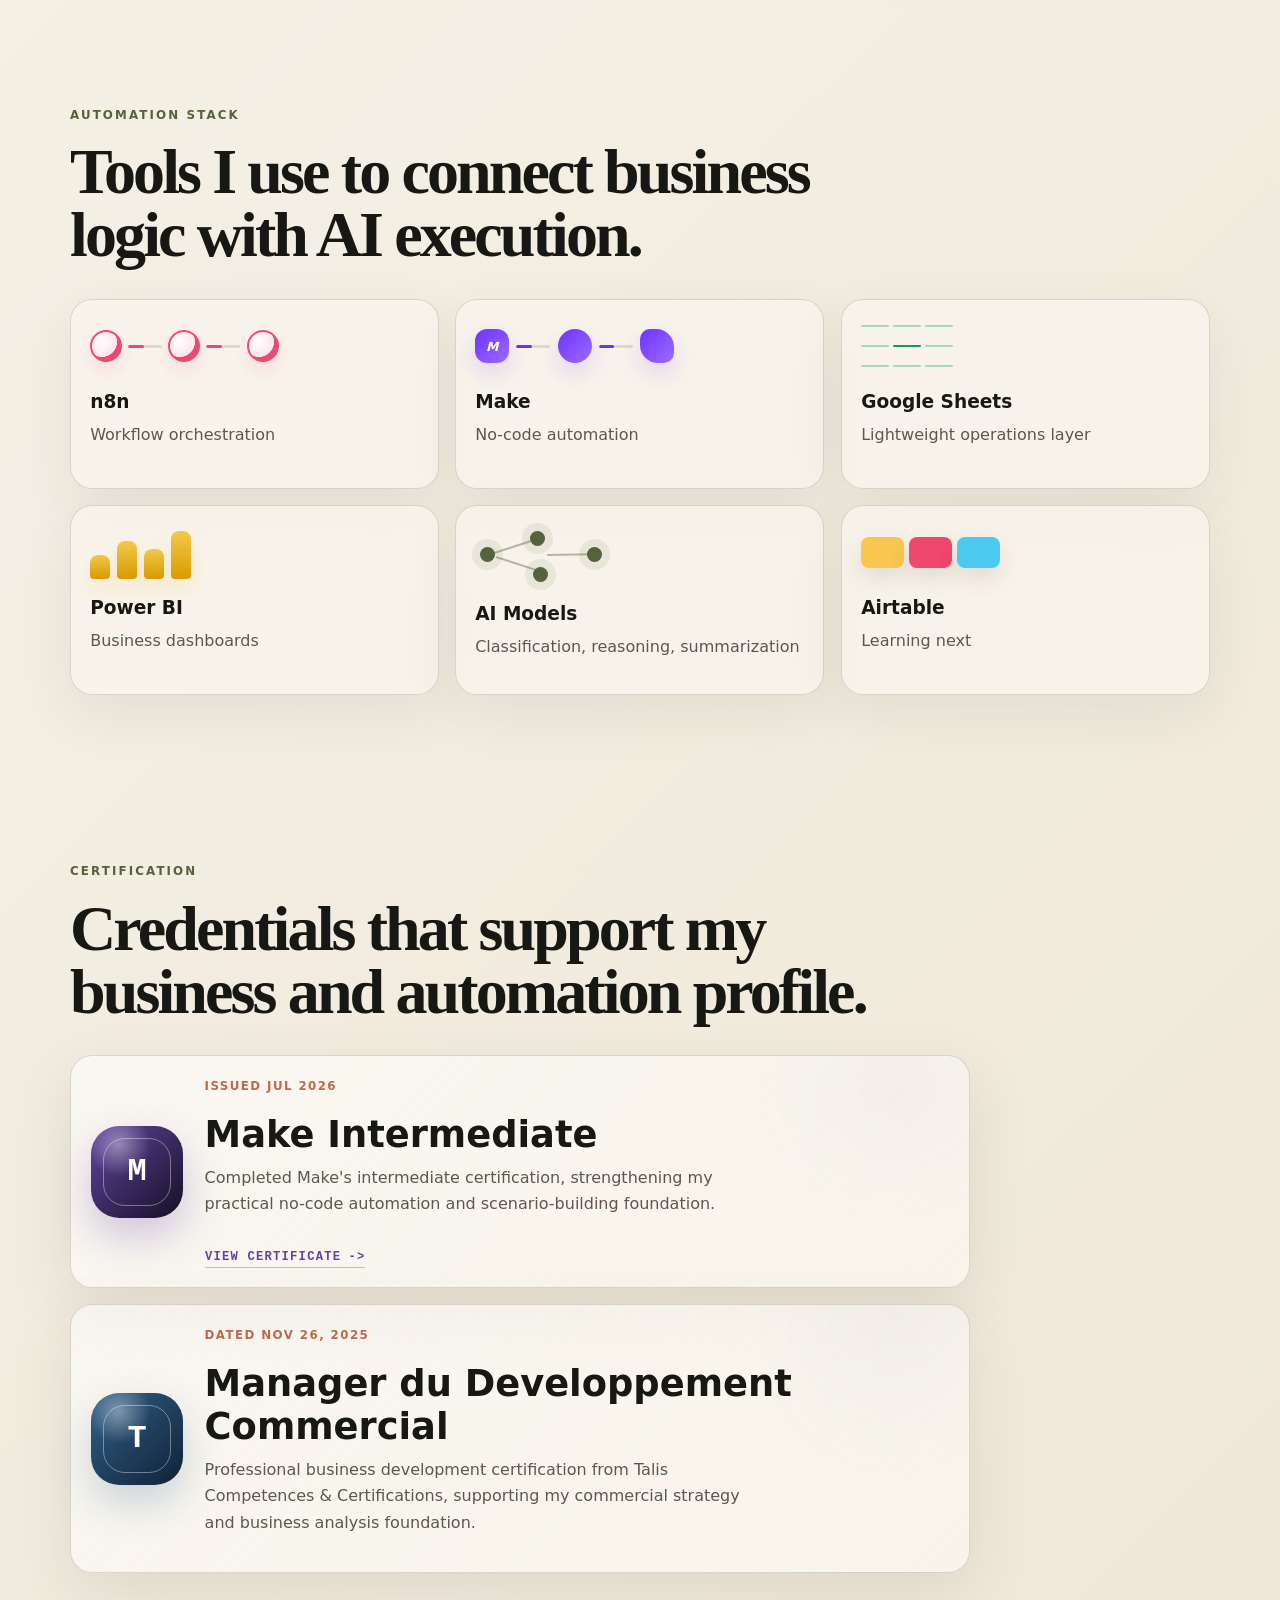
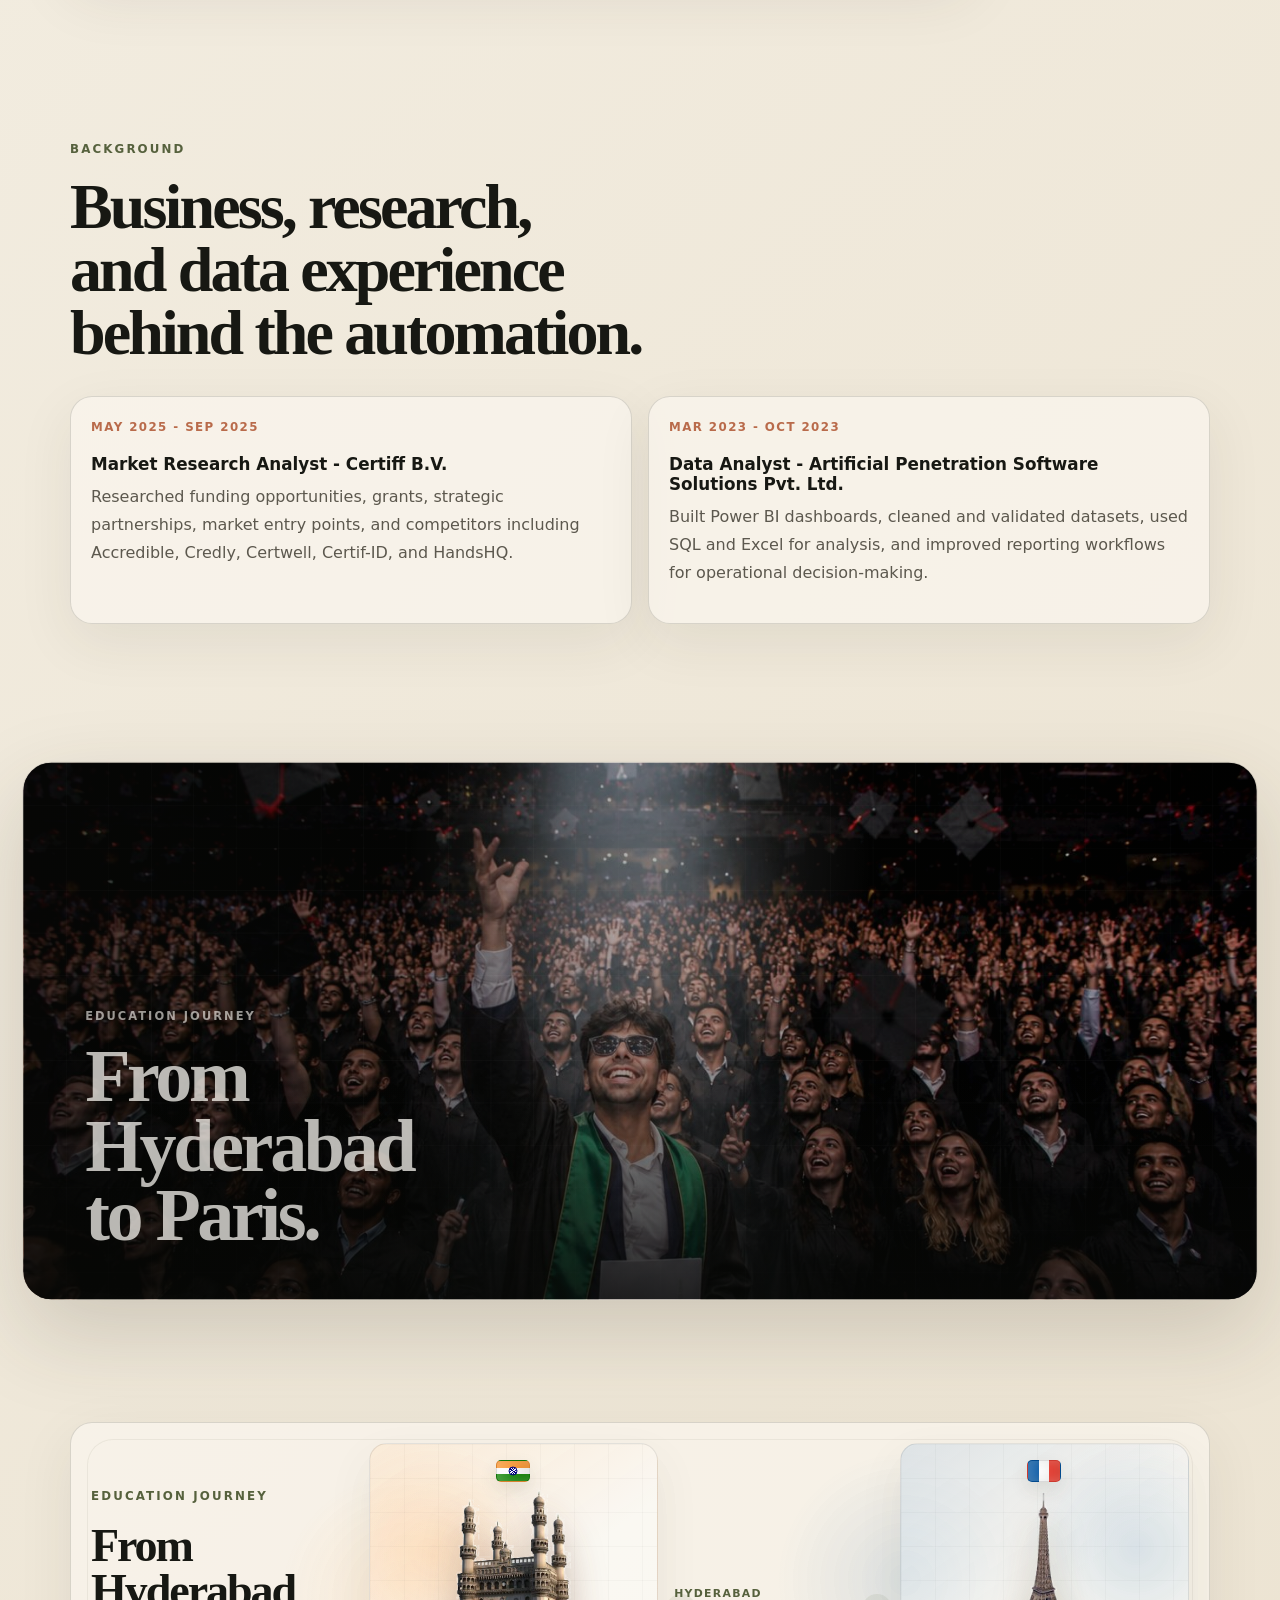
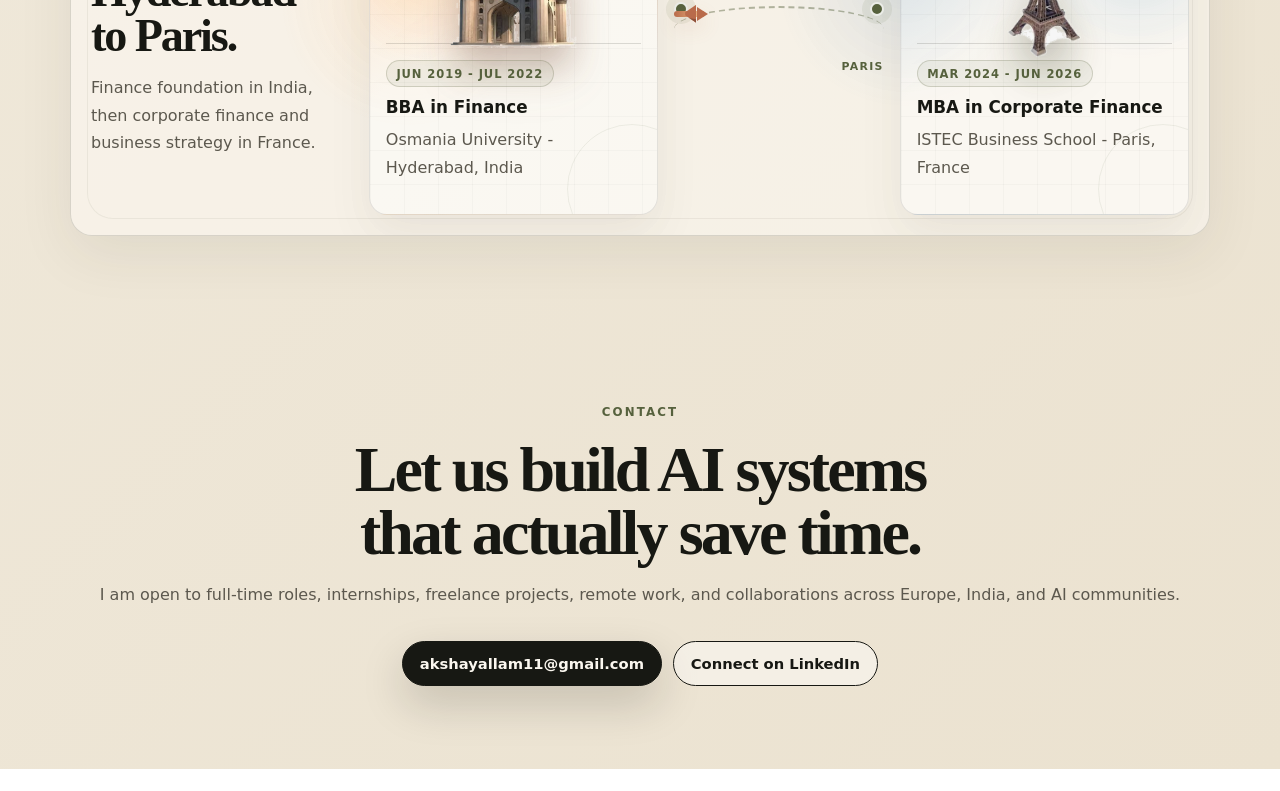
==== commit ad2556ac: "Add Talis certification to portfolio" ====
--- a/index.html
+++ b/index.html
@@ -314,22 +314,37 @@
       <section class="section certification-section">
         <div class="section-heading reveal">
           <p class="eyebrow" data-i18n="certification.eyebrow">Certification</p>
-          <h2 data-i18n="certification.title">A focused Make credential for automation work.</h2>
-        </div>
-        <article class="certification-card reveal">
-          <div class="certification-mark" aria-hidden="true">
-            <span>M</span>
-            <i></i>
-          </div>
-          <div>
-            <p class="date" data-i18n="certification.date">Issued Jul 2026</p>
-            <h3 data-i18n="certification.makeTitle">Make Intermediate</h3>
-            <p data-i18n="certification.makeText">
-              Completed Make's intermediate certification, strengthening my practical no-code automation and scenario-building foundation.
-            </p>
-            <a class="certification-link" href="assets/make-intermediate-certificate.pdf" target="_blank" rel="noopener" data-i18n="certification.link">View certificate</a>
-          </div>
-        </article>
+          <h2 data-i18n="certification.title">Credentials that support my business and automation profile.</h2>
+        </div>
+        <div class="certification-list">
+          <article class="certification-card reveal">
+            <div class="certification-mark" aria-hidden="true">
+              <span>M</span>
+              <i></i>
+            </div>
+            <div>
+              <p class="date" data-i18n="certification.makeDate">Issued Jul 2026</p>
+              <h3 data-i18n="certification.makeTitle">Make Intermediate</h3>
+              <p data-i18n="certification.makeText">
+                Completed Make's intermediate certification, strengthening my practical no-code automation and scenario-building foundation.
+              </p>
+              <a class="certification-link" href="assets/make-intermediate-certificate.pdf" target="_blank" rel="noopener" data-i18n="certification.link">View certificate</a>
+            </div>
+          </article>
+          <article class="certification-card reveal">
+            <div class="certification-mark talis-mark" aria-hidden="true">
+              <span>T</span>
+              <i></i>
+            </div>
+            <div>
+              <p class="date" data-i18n="certification.talisDate">Dated Nov 26, 2025</p>
+              <h3 data-i18n="certification.talisTitle">Manager du Developpement Commercial</h3>
+              <p data-i18n="certification.talisText">
+                Professional business development certification from Talis Competences & Certifications, supporting my commercial strategy and business analysis foundation.
+              </p>
+            </div>
+          </article>
+        </div>
       </section>
 
       <section id="experience" class="section experience-section">
--- a/styles.css
+++ b/styles.css
@@ -1044,12 +1044,17 @@
   padding: 1.2rem;
 }
 
+.certification-list {
+  display: grid;
+  gap: 1rem;
+  max-width: 900px;
+}
+
 .certification-card {
   display: grid;
   grid-template-columns: auto minmax(0, 1fr);
   gap: 1.35rem;
   align-items: center;
-  max-width: 760px;
   padding: 1.25rem;
   border: 1px solid var(--line);
   border-radius: 22px;
@@ -1130,6 +1135,13 @@
   border: 1px solid rgba(255, 255, 255, 0.38);
   border-radius: 22px;
   animation: certOrbit 5s linear infinite;
+}
+
+.talis-mark {
+  background:
+    radial-gradient(circle at 30% 20%, rgba(255, 255, 255, 0.4), transparent 2rem),
+    linear-gradient(135deg, #315f89, #102236);
+  box-shadow: 0 18px 42px rgba(49, 95, 137, 0.24);
 }
 
 .tool-visual {
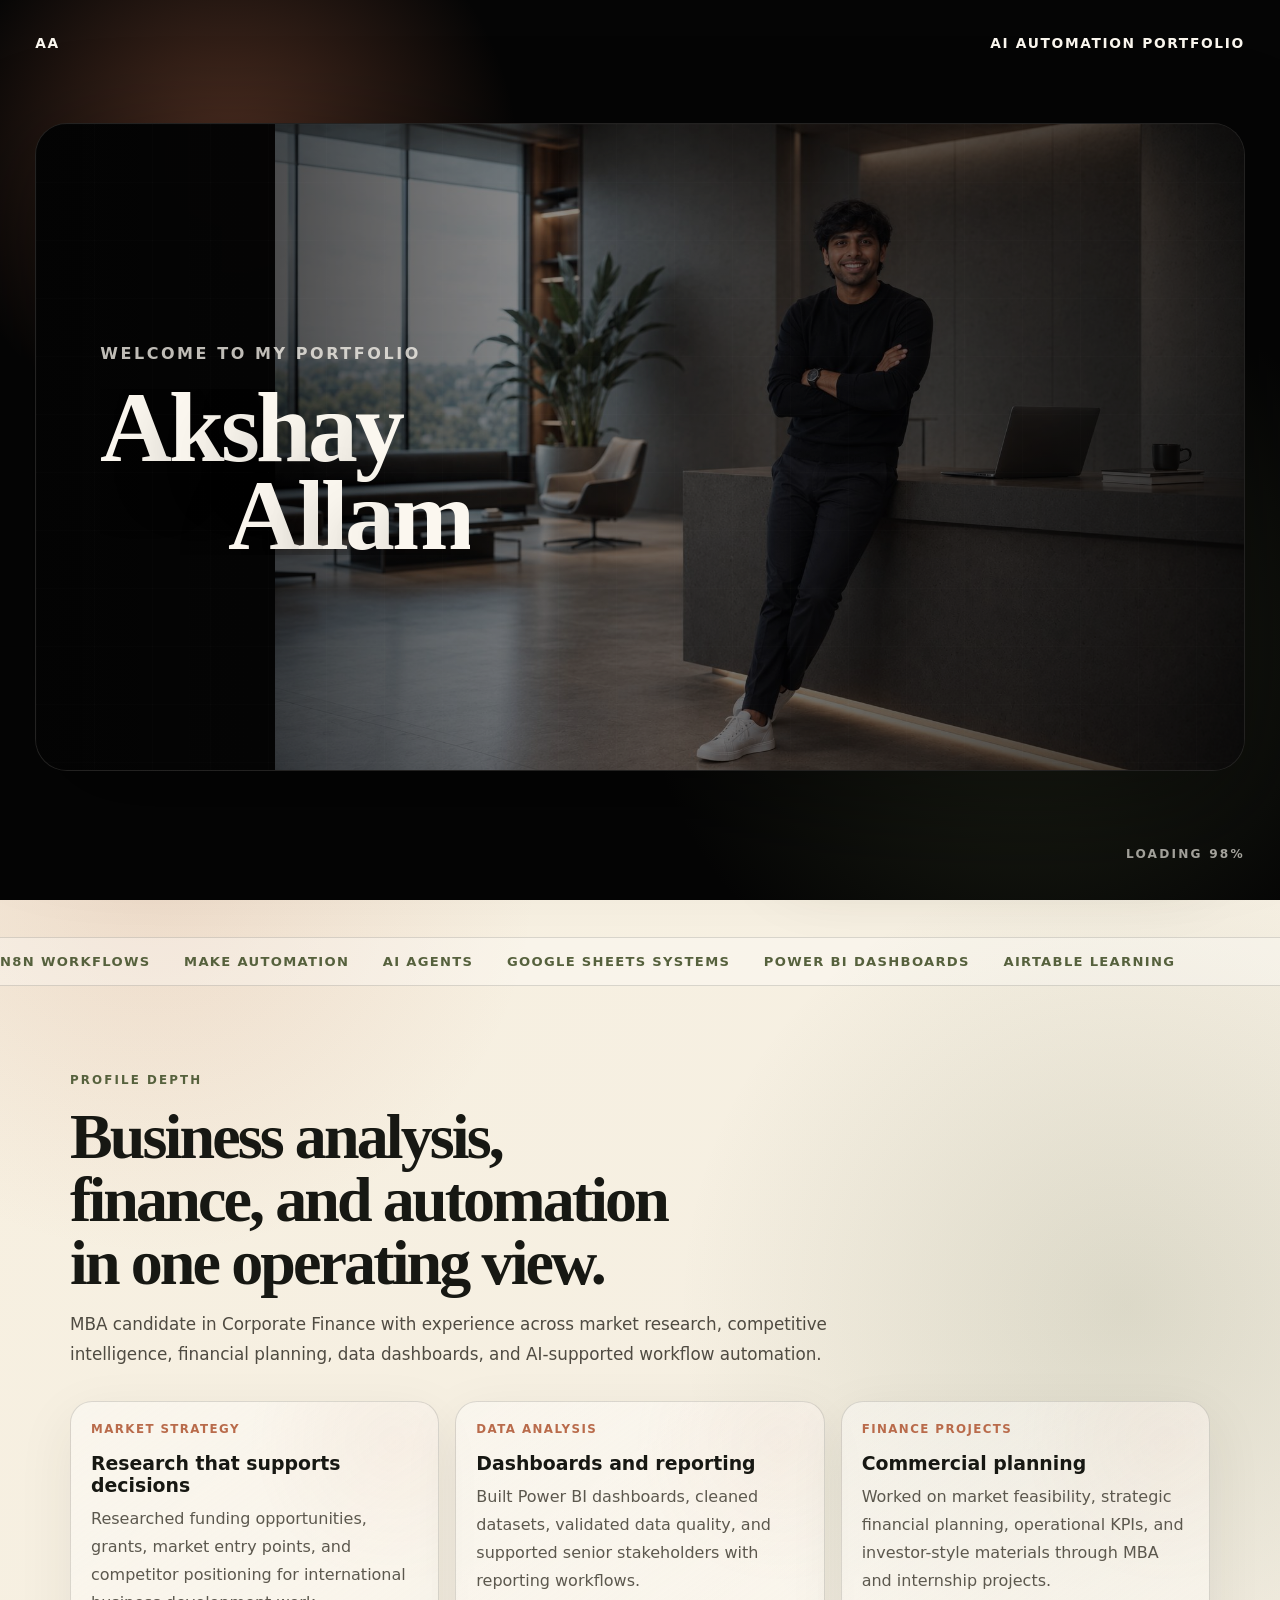
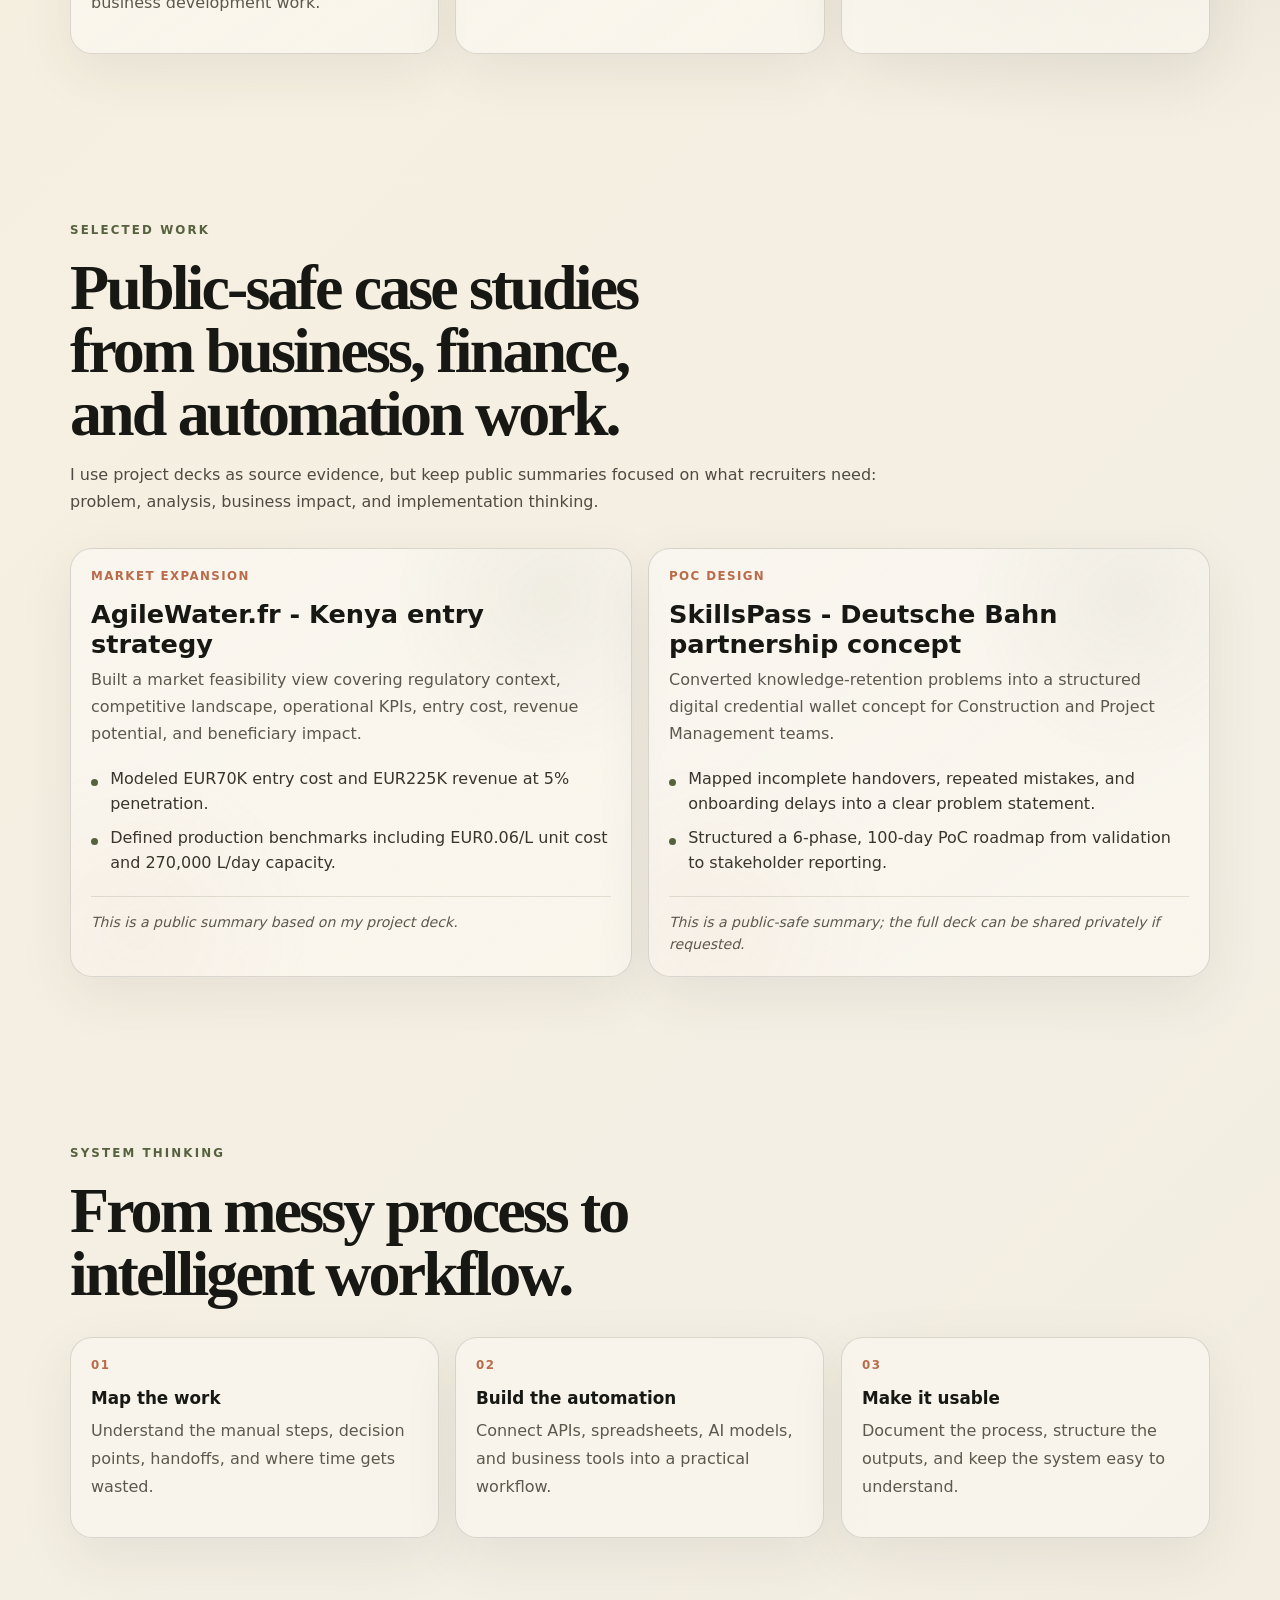
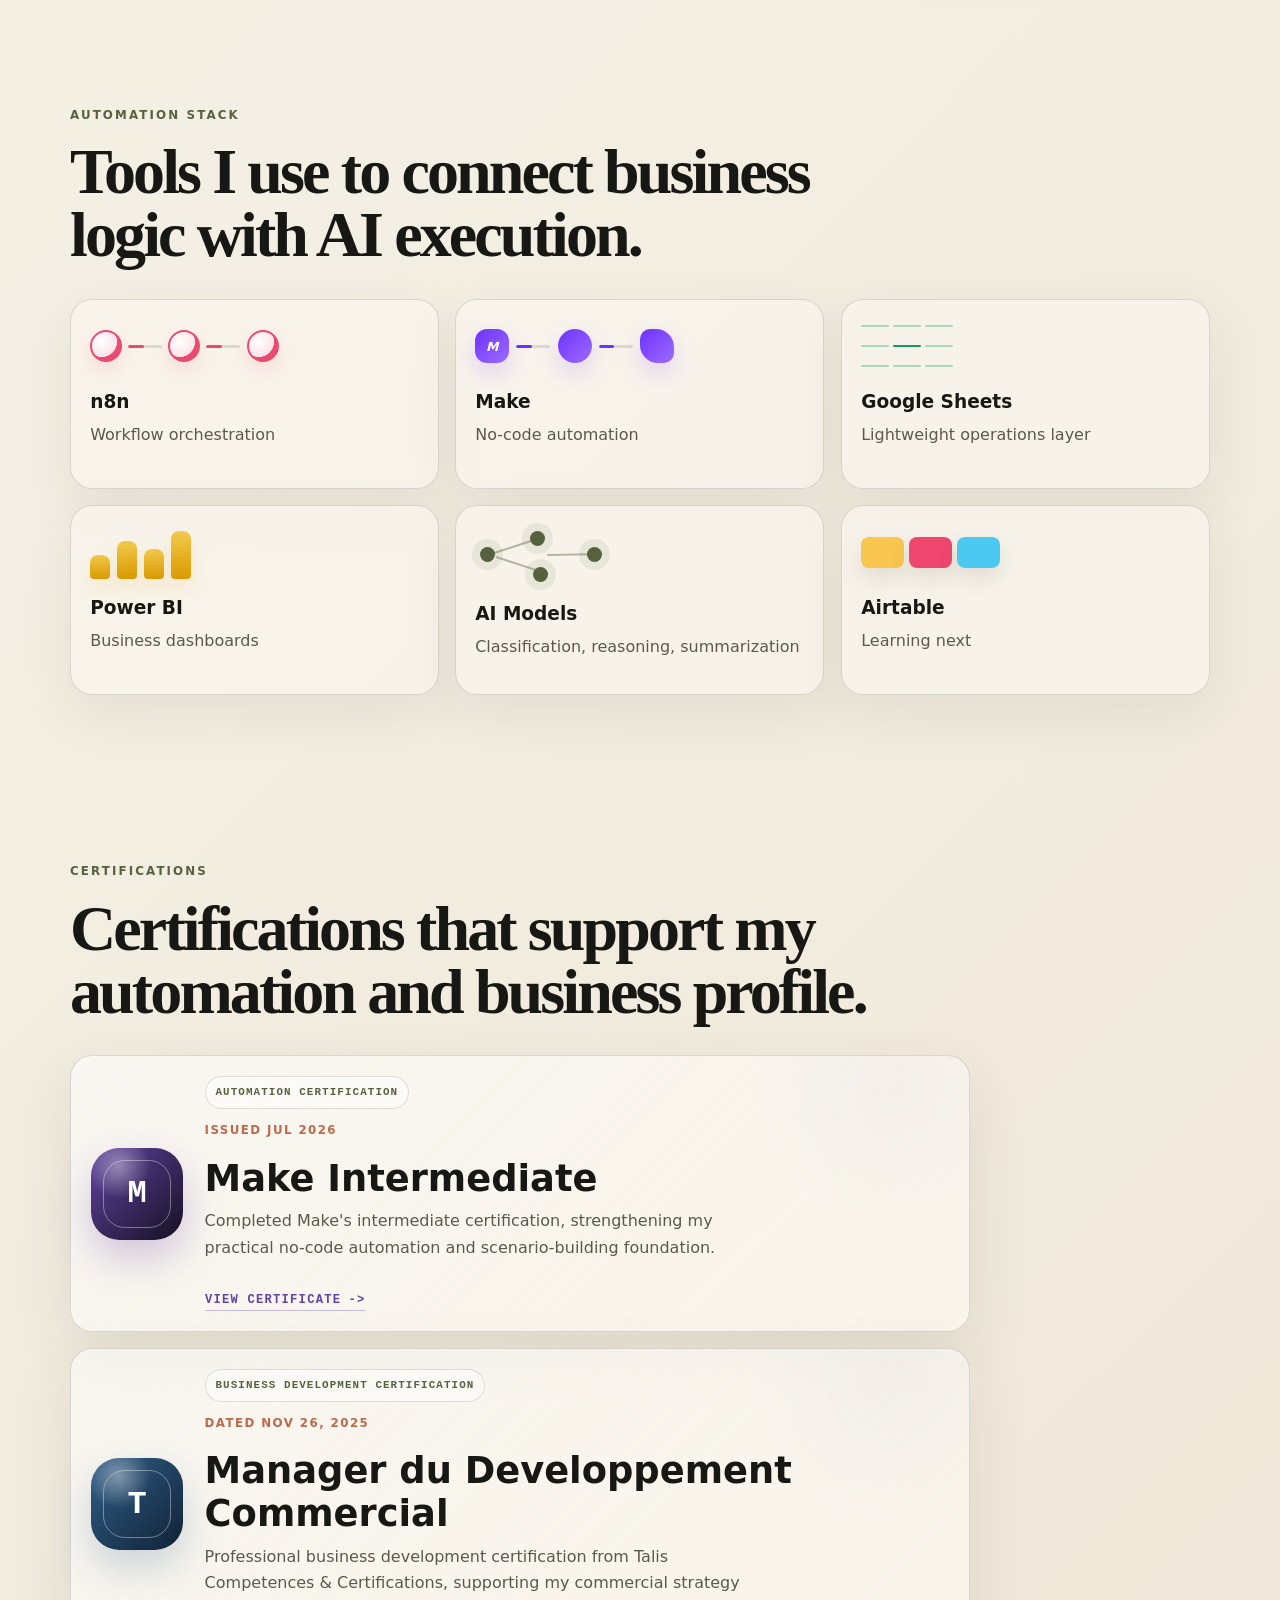
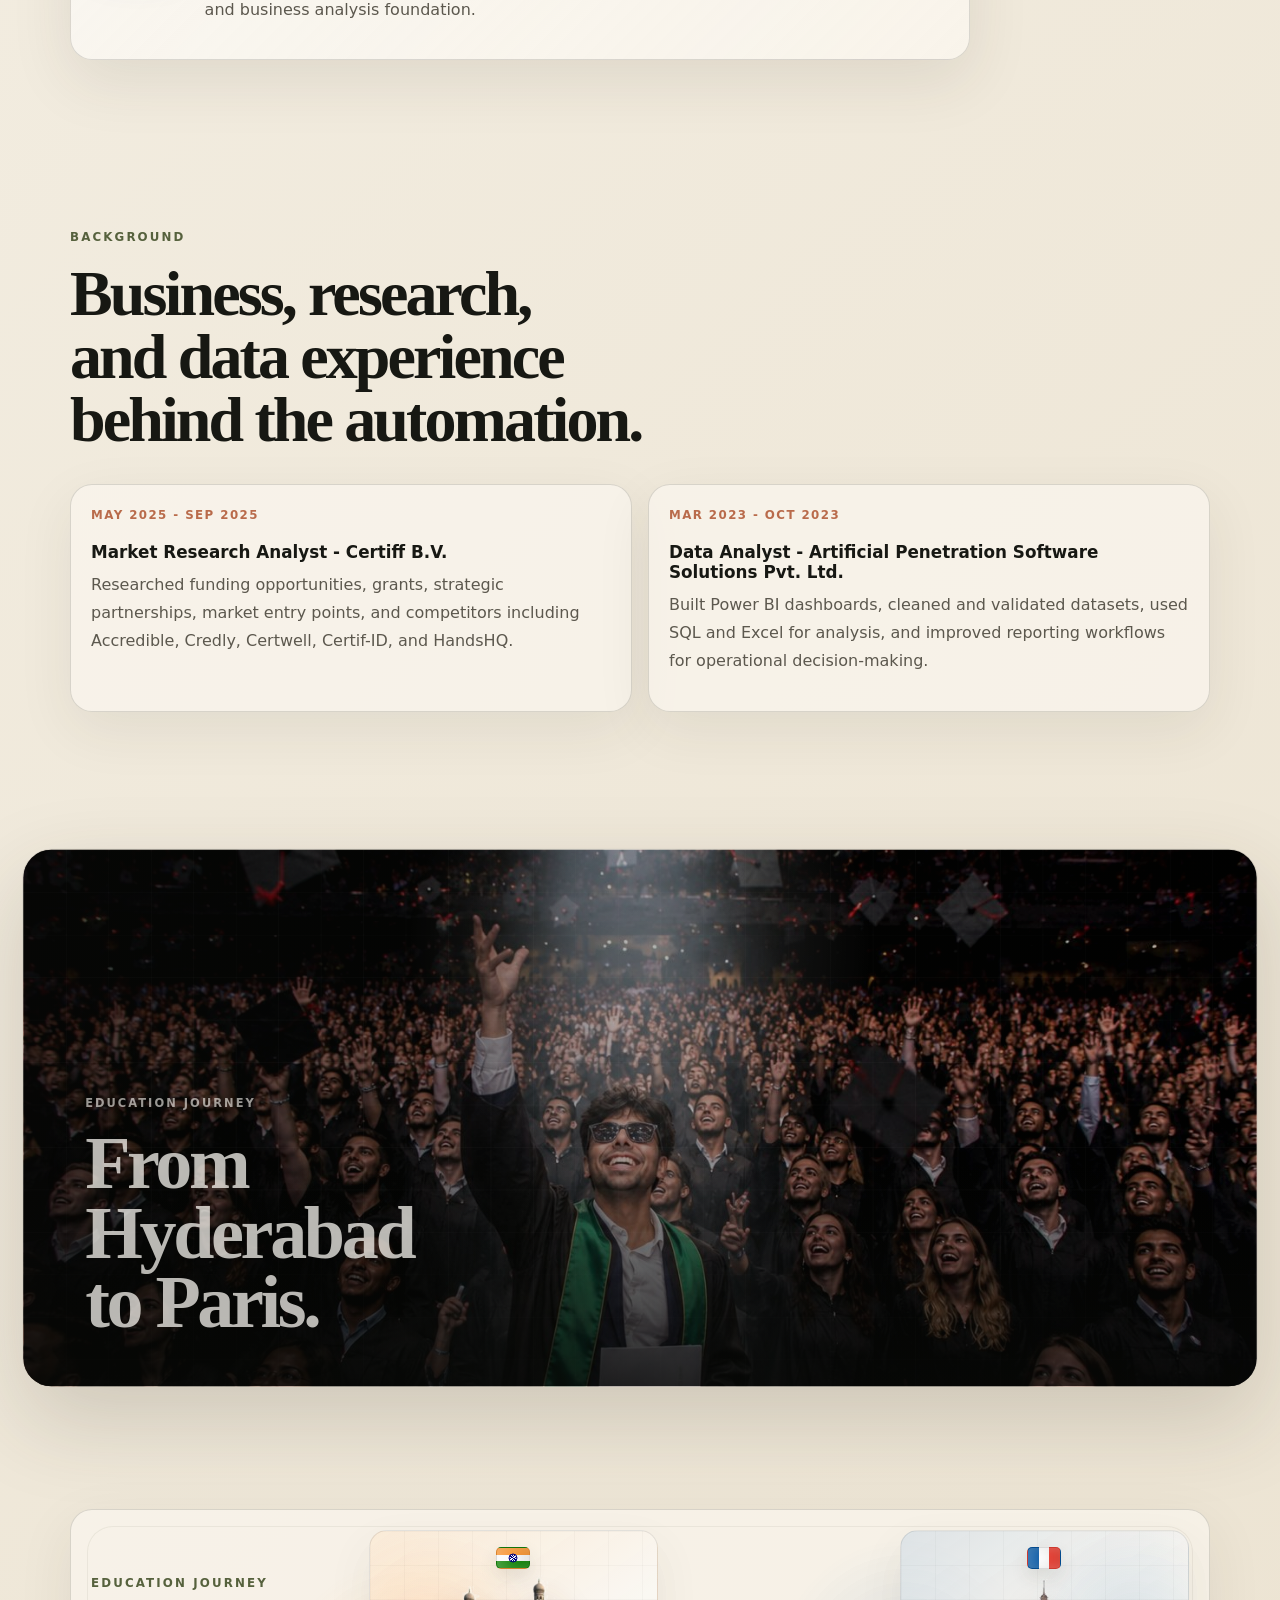
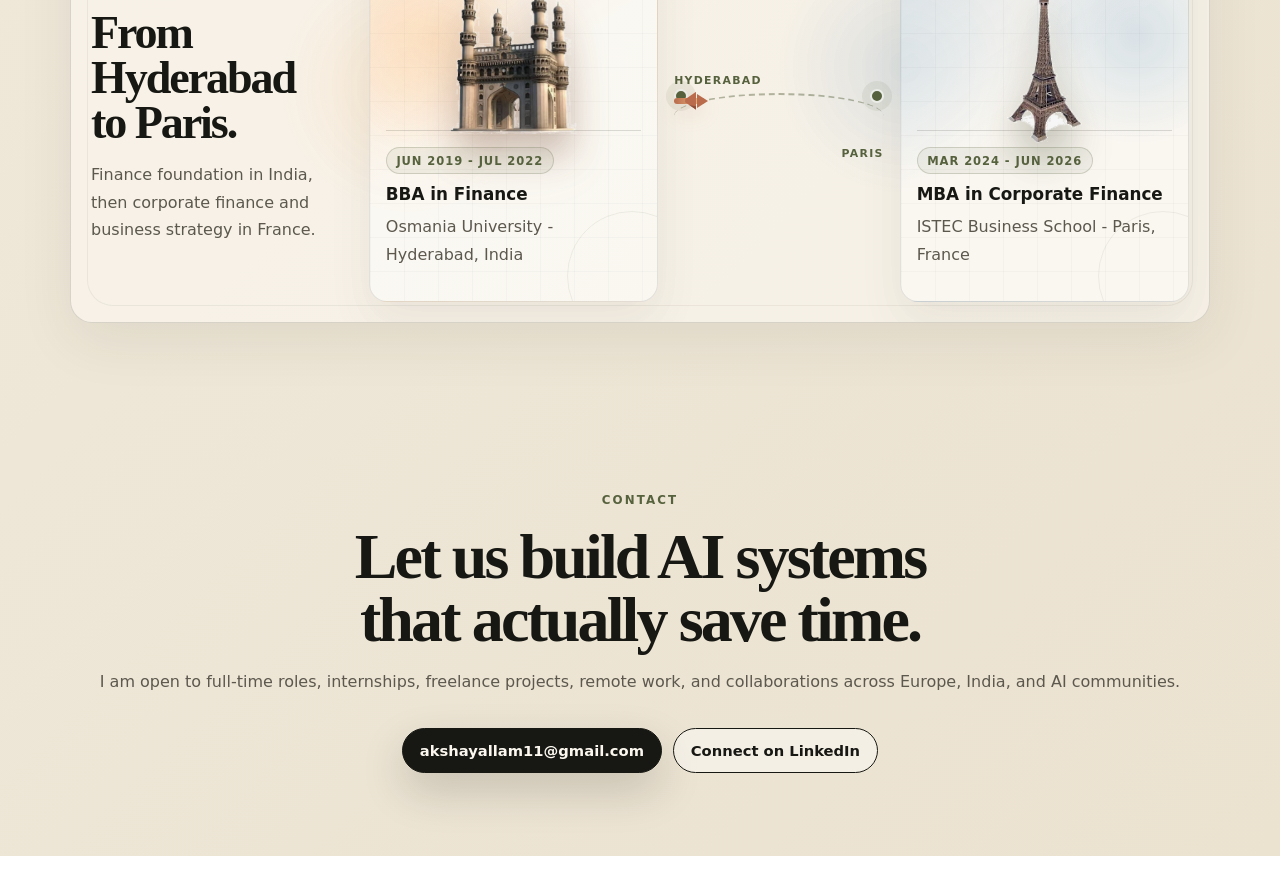
==== commit 19c539b1: "Clarify portfolio certifications section" ====
--- a/index.html
+++ b/index.html
@@ -313,8 +313,8 @@
 
       <section class="section certification-section">
         <div class="section-heading reveal">
-          <p class="eyebrow" data-i18n="certification.eyebrow">Certification</p>
-          <h2 data-i18n="certification.title">Credentials that support my business and automation profile.</h2>
+          <p class="eyebrow" data-i18n="certification.eyebrow">Certifications</p>
+          <h2 data-i18n="certification.title">Certifications that support my automation and business profile.</h2>
         </div>
         <div class="certification-list">
           <article class="certification-card reveal">
@@ -323,6 +323,7 @@
               <i></i>
             </div>
             <div>
+              <p class="certification-type" data-i18n="certification.makeType">Automation certification</p>
               <p class="date" data-i18n="certification.makeDate">Issued Jul 2026</p>
               <h3 data-i18n="certification.makeTitle">Make Intermediate</h3>
               <p data-i18n="certification.makeText">
@@ -337,6 +338,7 @@
               <i></i>
             </div>
             <div>
+              <p class="certification-type" data-i18n="certification.talisType">Business development certification</p>
               <p class="date" data-i18n="certification.talisDate">Dated Nov 26, 2025</p>
               <h3 data-i18n="certification.talisTitle">Manager du Developpement Commercial</h3>
               <p data-i18n="certification.talisText">
--- a/styles.css
+++ b/styles.css
@@ -1076,7 +1076,22 @@
   font-size: clamp(1.6rem, 3vw, 2.3rem);
 }
 
-.certification-card p:not(.date) {
+.certification-type {
+  display: inline-flex;
+  margin: 0 0 0.65rem;
+  border: 1px solid rgba(86, 97, 61, 0.18);
+  border-radius: 999px;
+  padding: 0.38rem 0.62rem;
+  color: var(--olive);
+  background: rgba(255, 255, 255, 0.42);
+  font-family: "Space Mono", monospace;
+  font-size: 0.68rem;
+  font-weight: 900;
+  letter-spacing: 0.1em;
+  text-transform: uppercase;
+}
+
+.certification-card p:not(.date):not(.certification-type) {
   max-width: 34rem;
   color: var(--muted);
   line-height: 1.65;
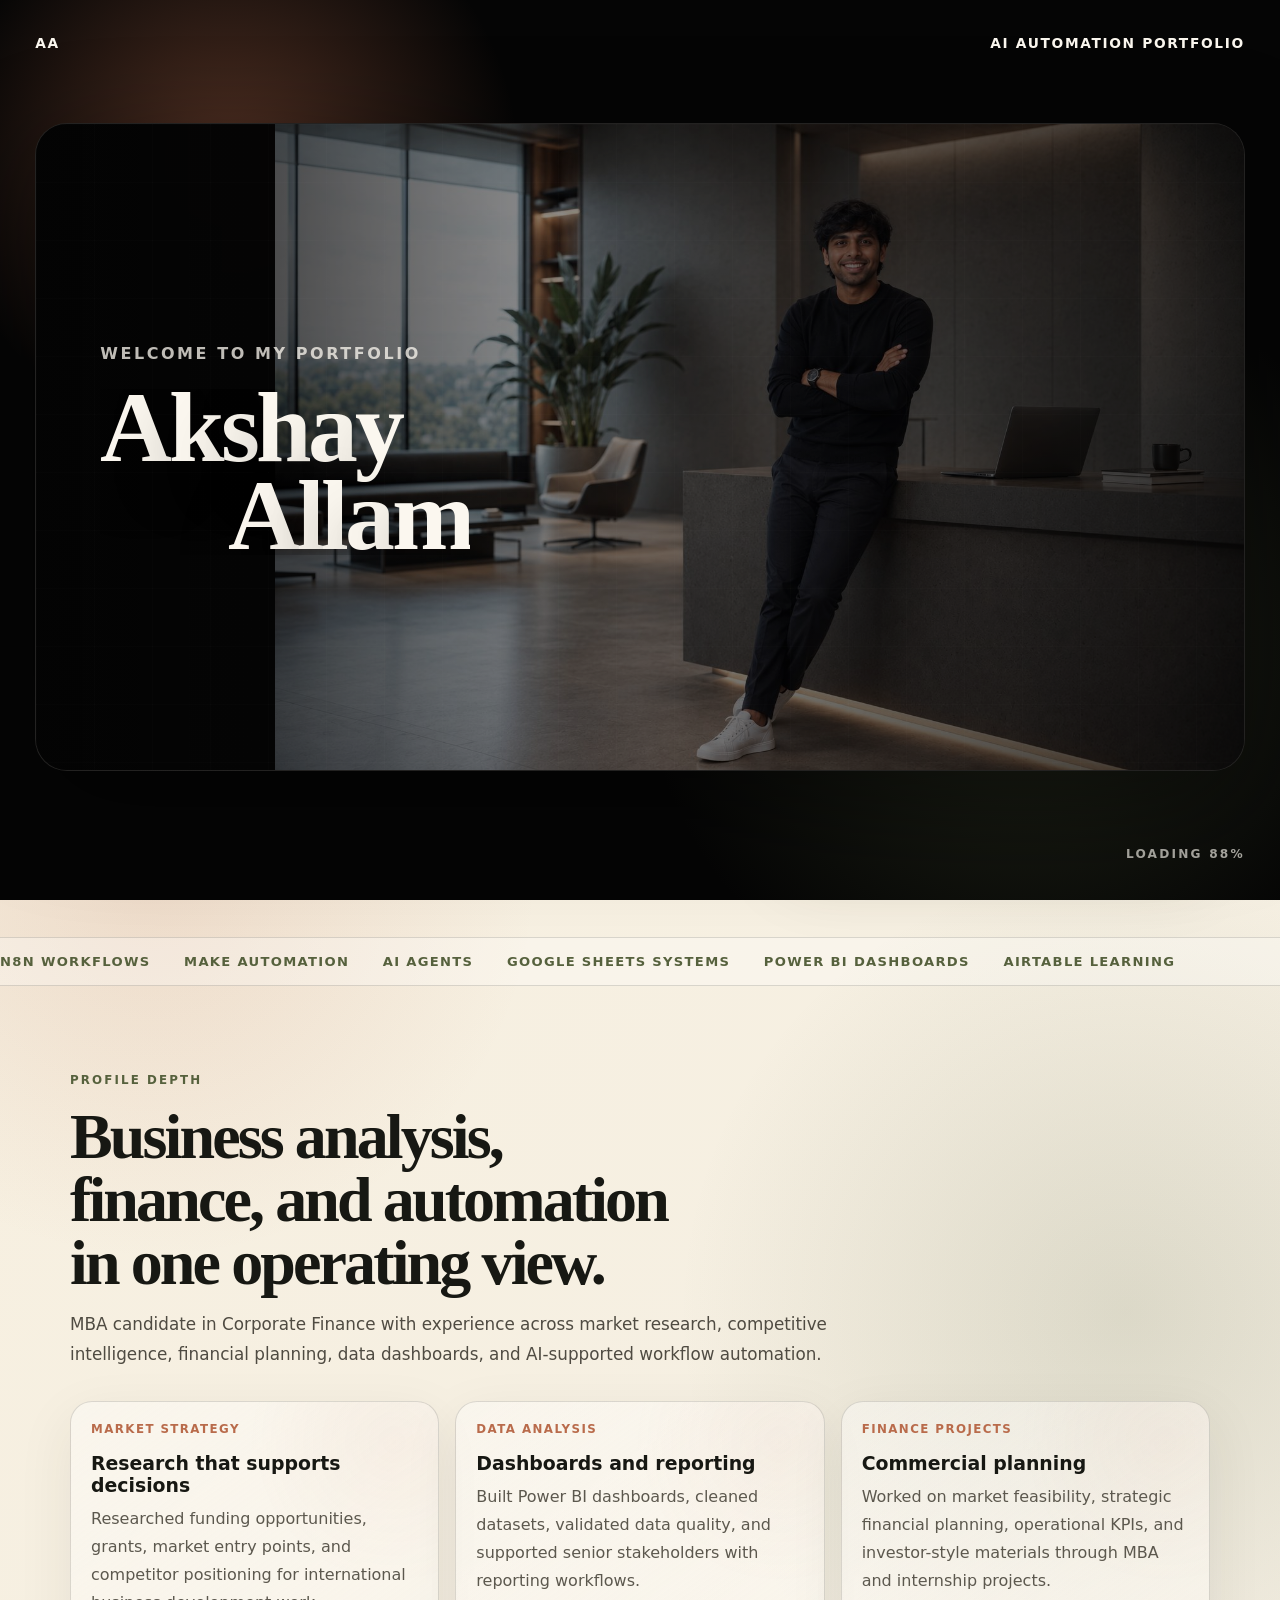
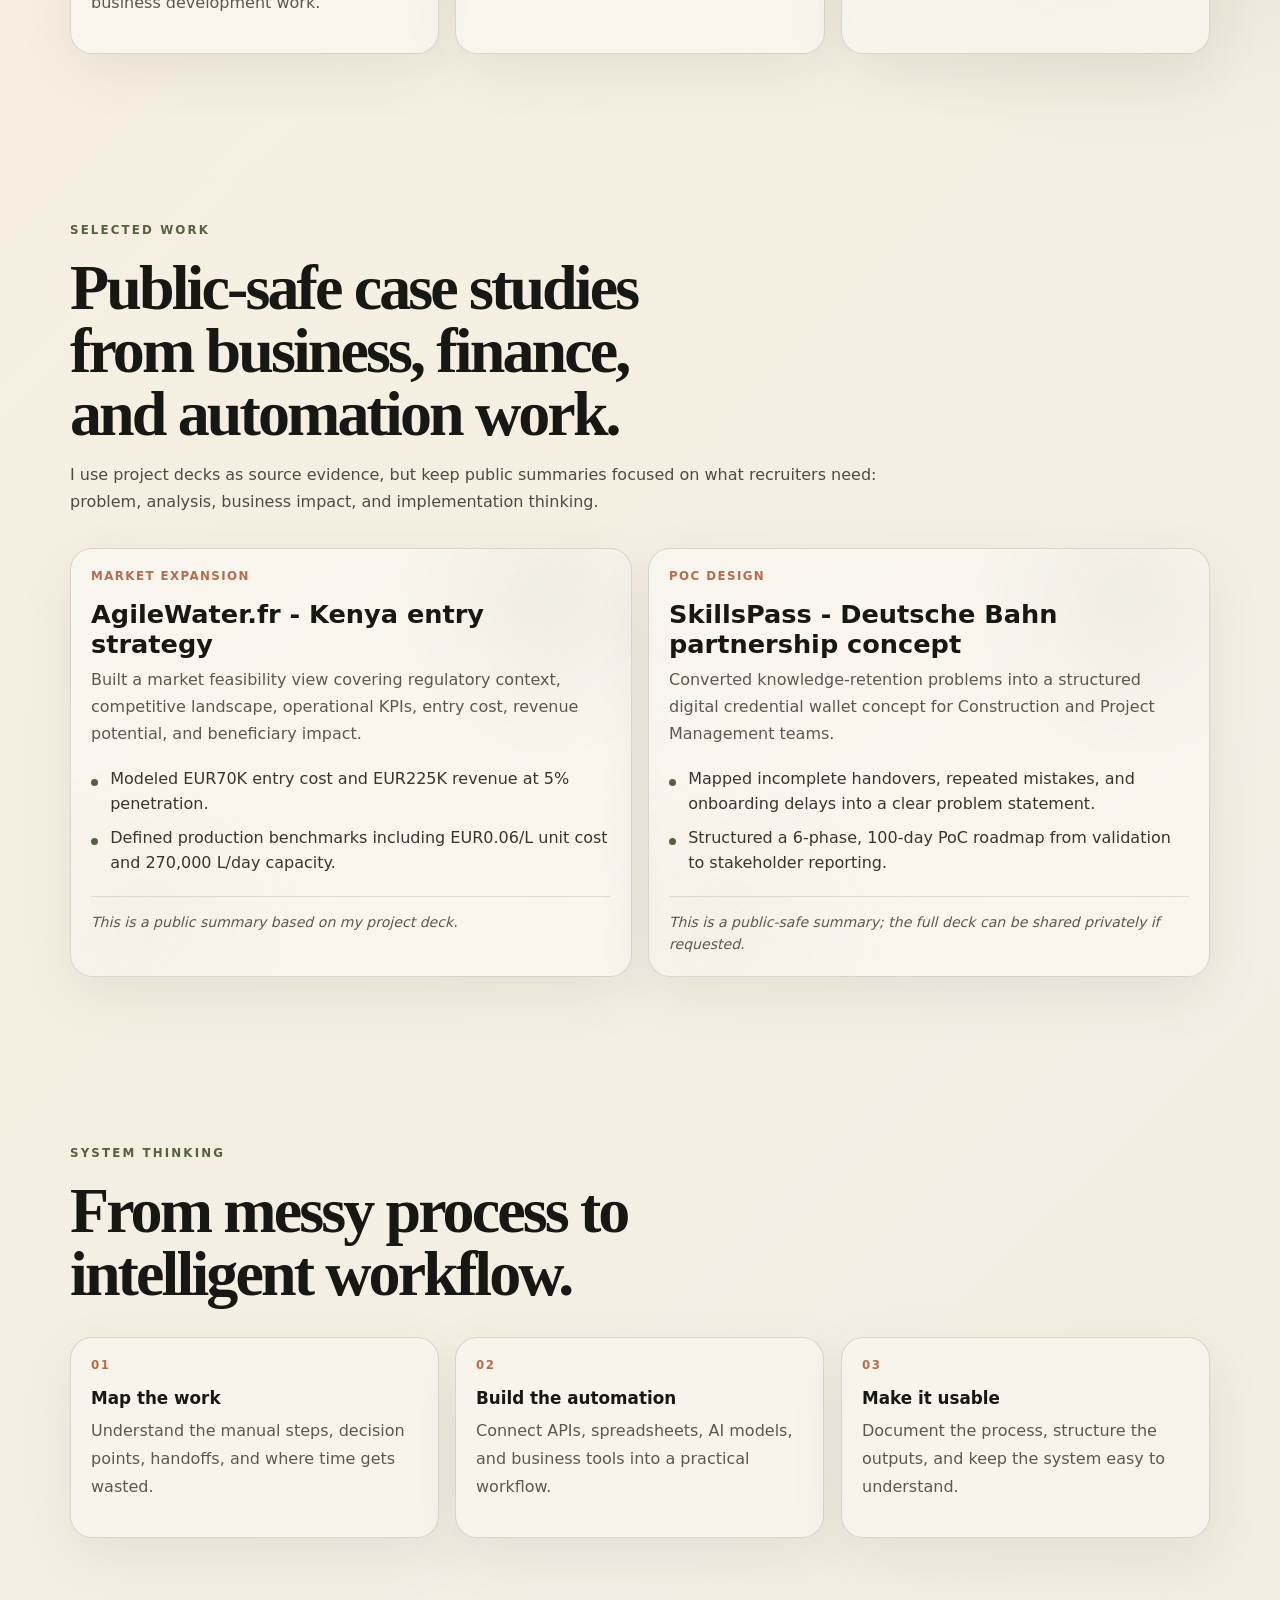
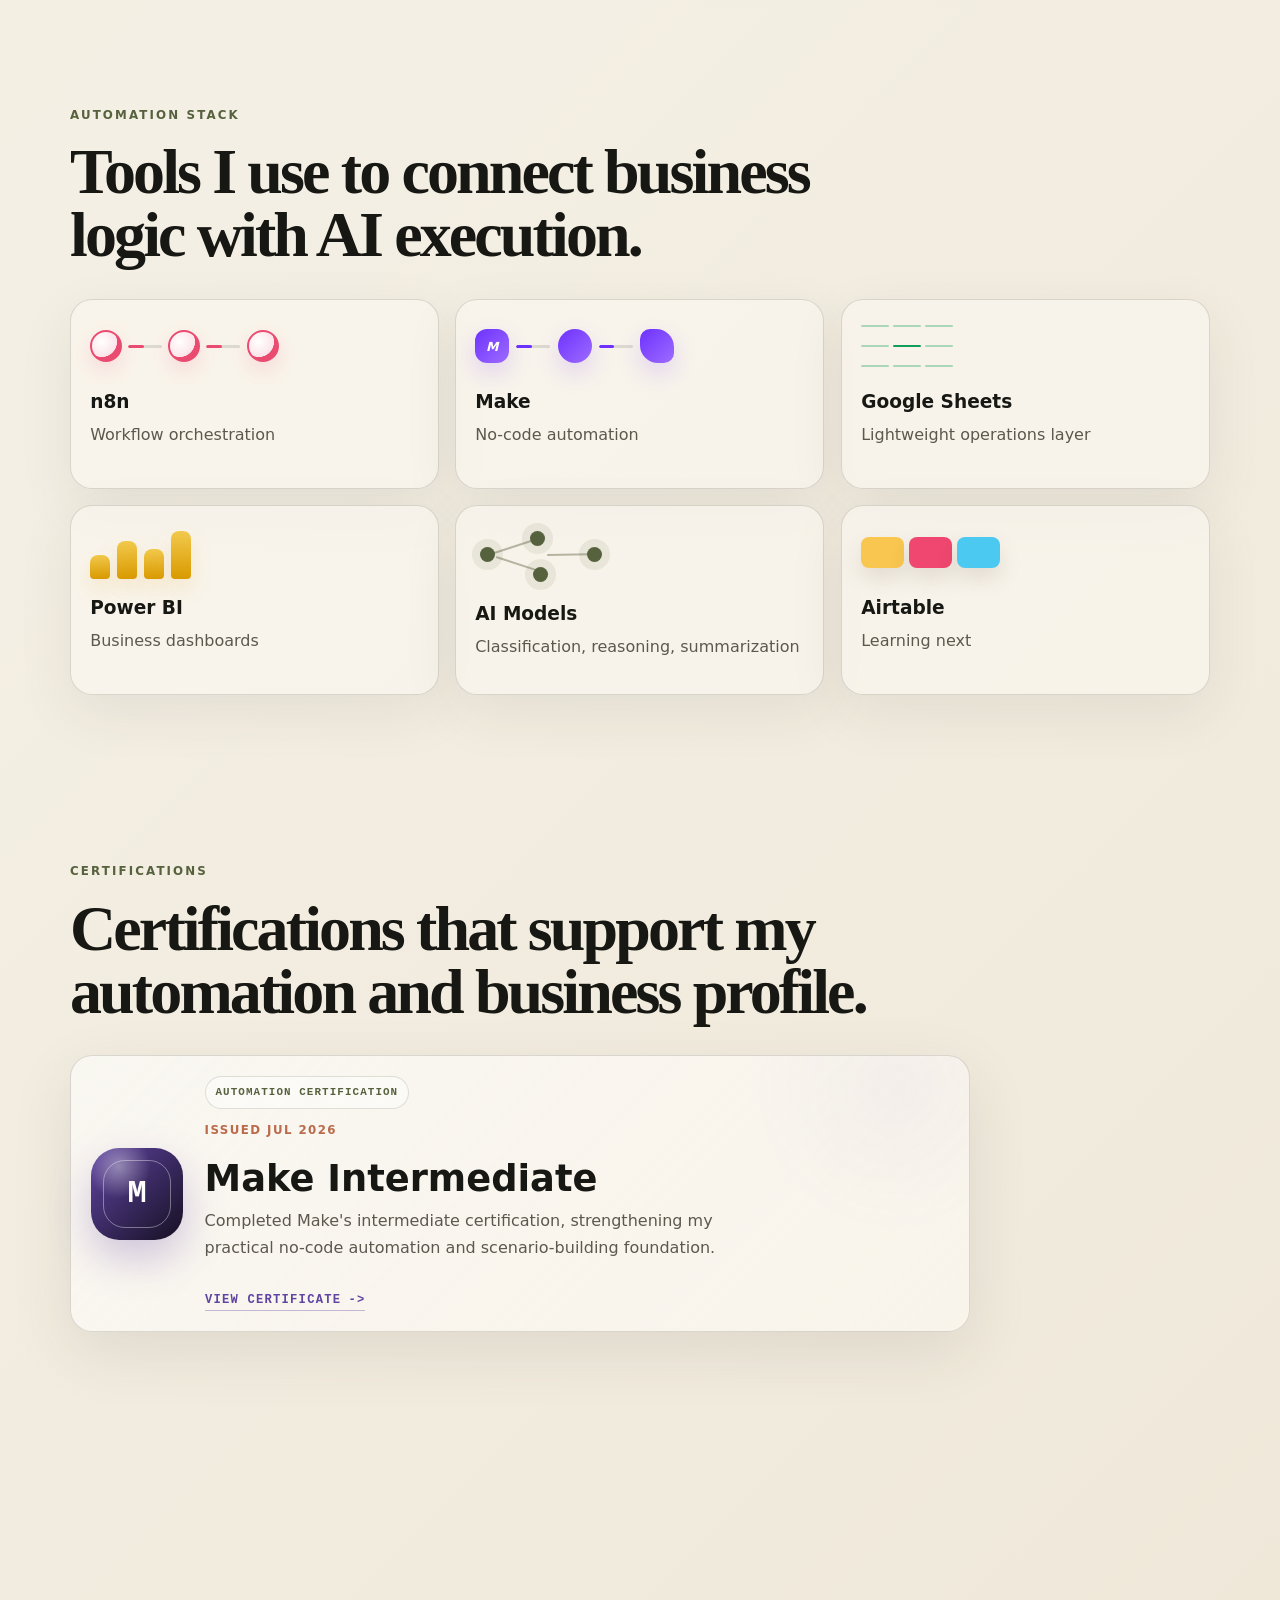
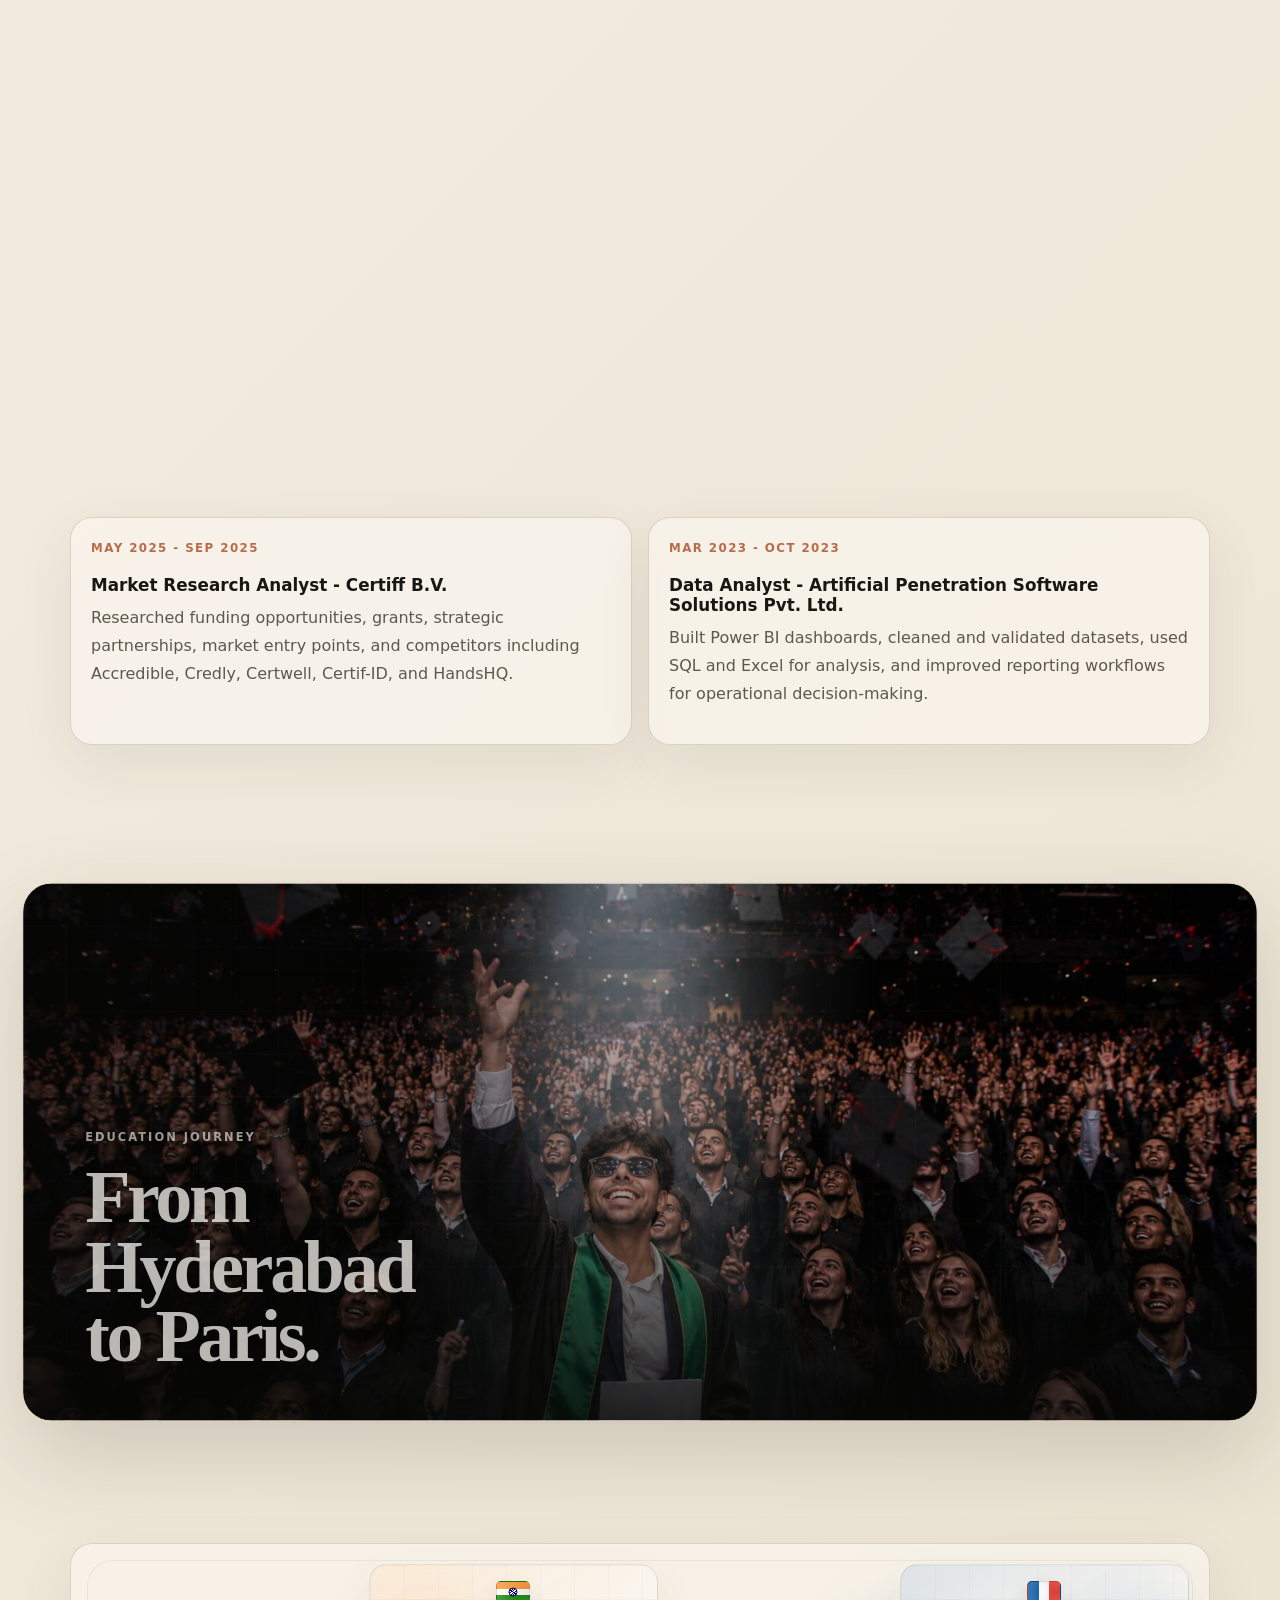
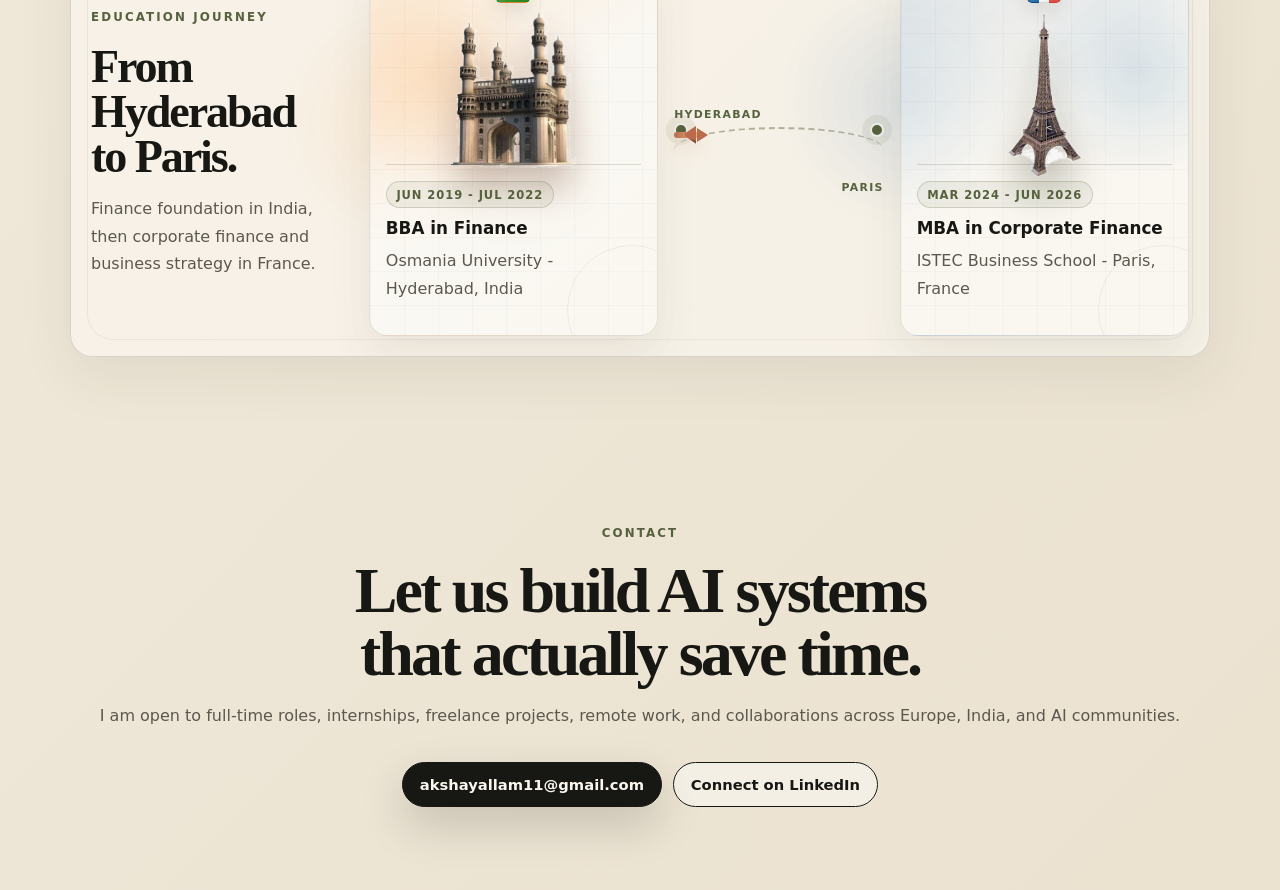
==== commit 5792a8d2: "Add redacted Talis certificate" ====
--- a/index.html
+++ b/index.html
@@ -344,6 +344,7 @@
               <p data-i18n="certification.talisText">
                 Professional business development certification from Talis Competences & Certifications, supporting my commercial strategy and business analysis foundation.
               </p>
+              <a class="certification-link" href="assets/talis-certificate-redacted.jpg" target="_blank" rel="noopener" data-i18n="certification.talisLink">View redacted certificate</a>
             </div>
           </article>
         </div>
